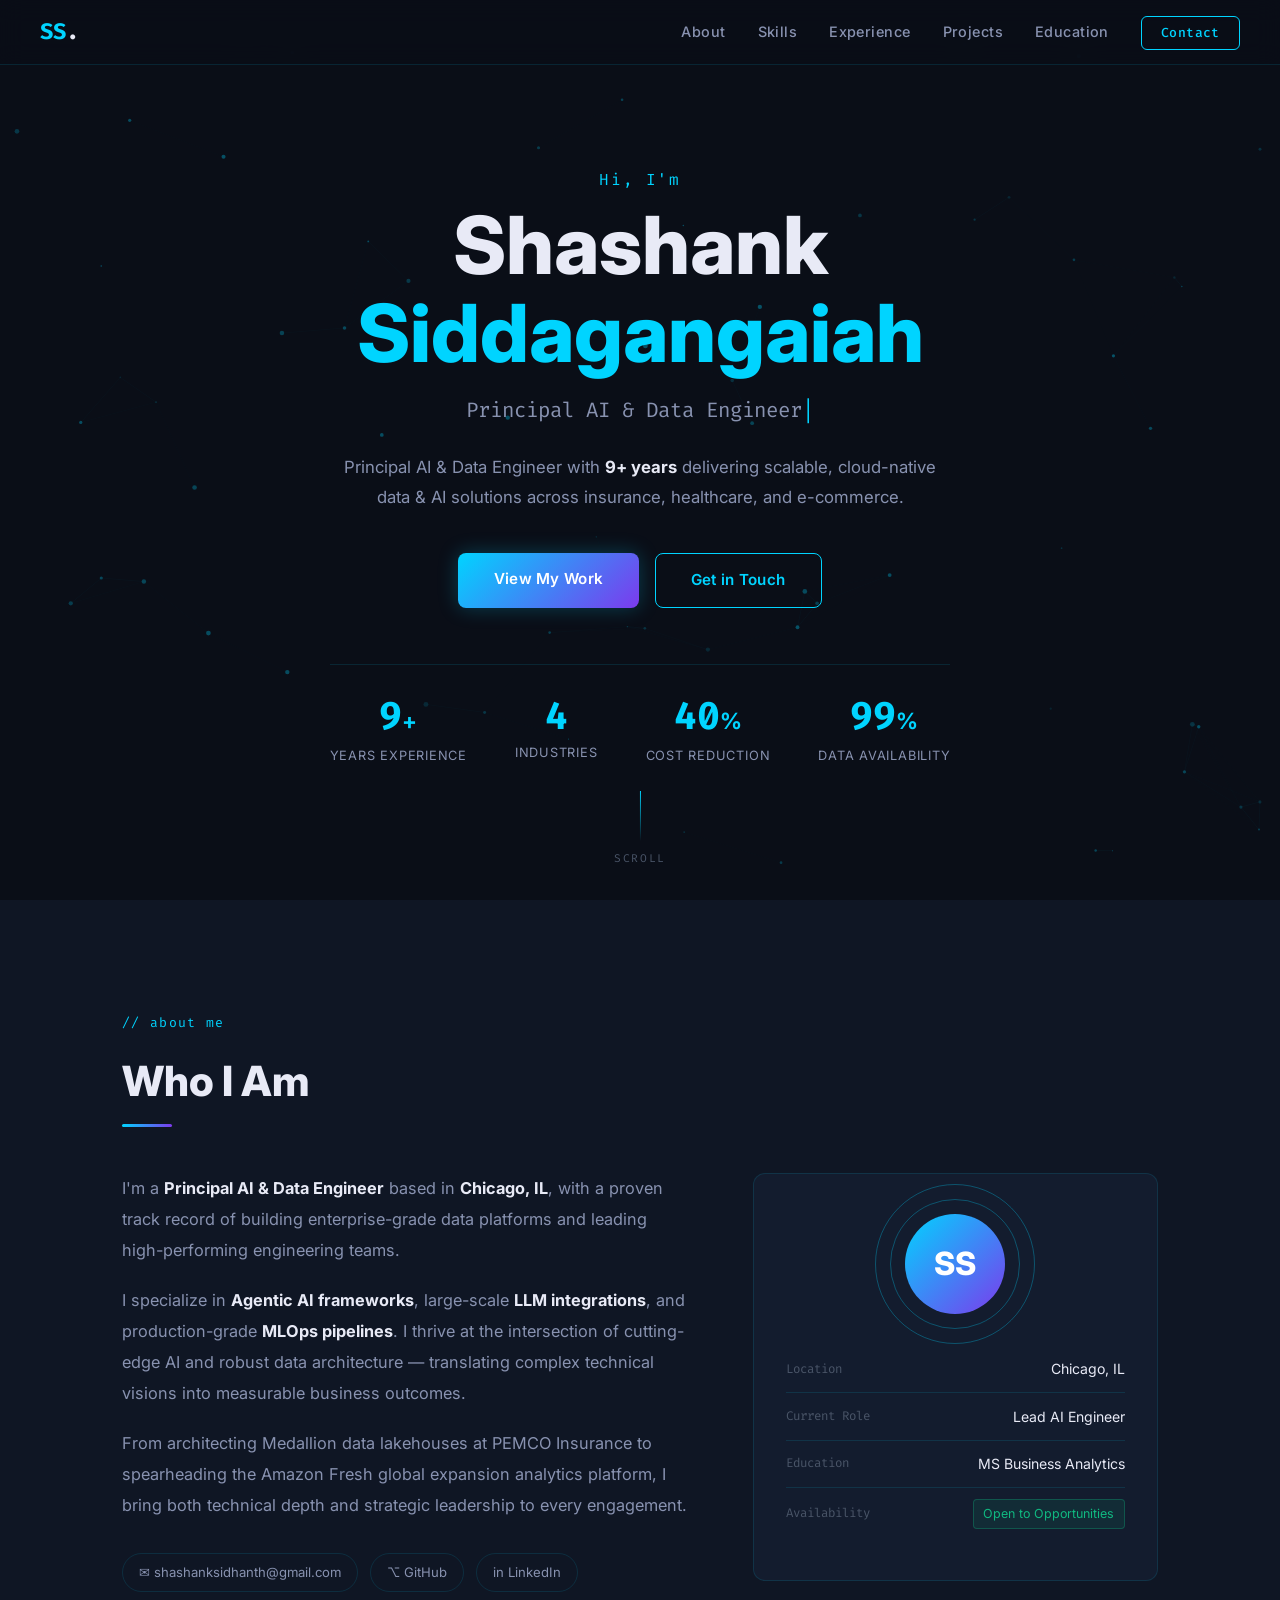
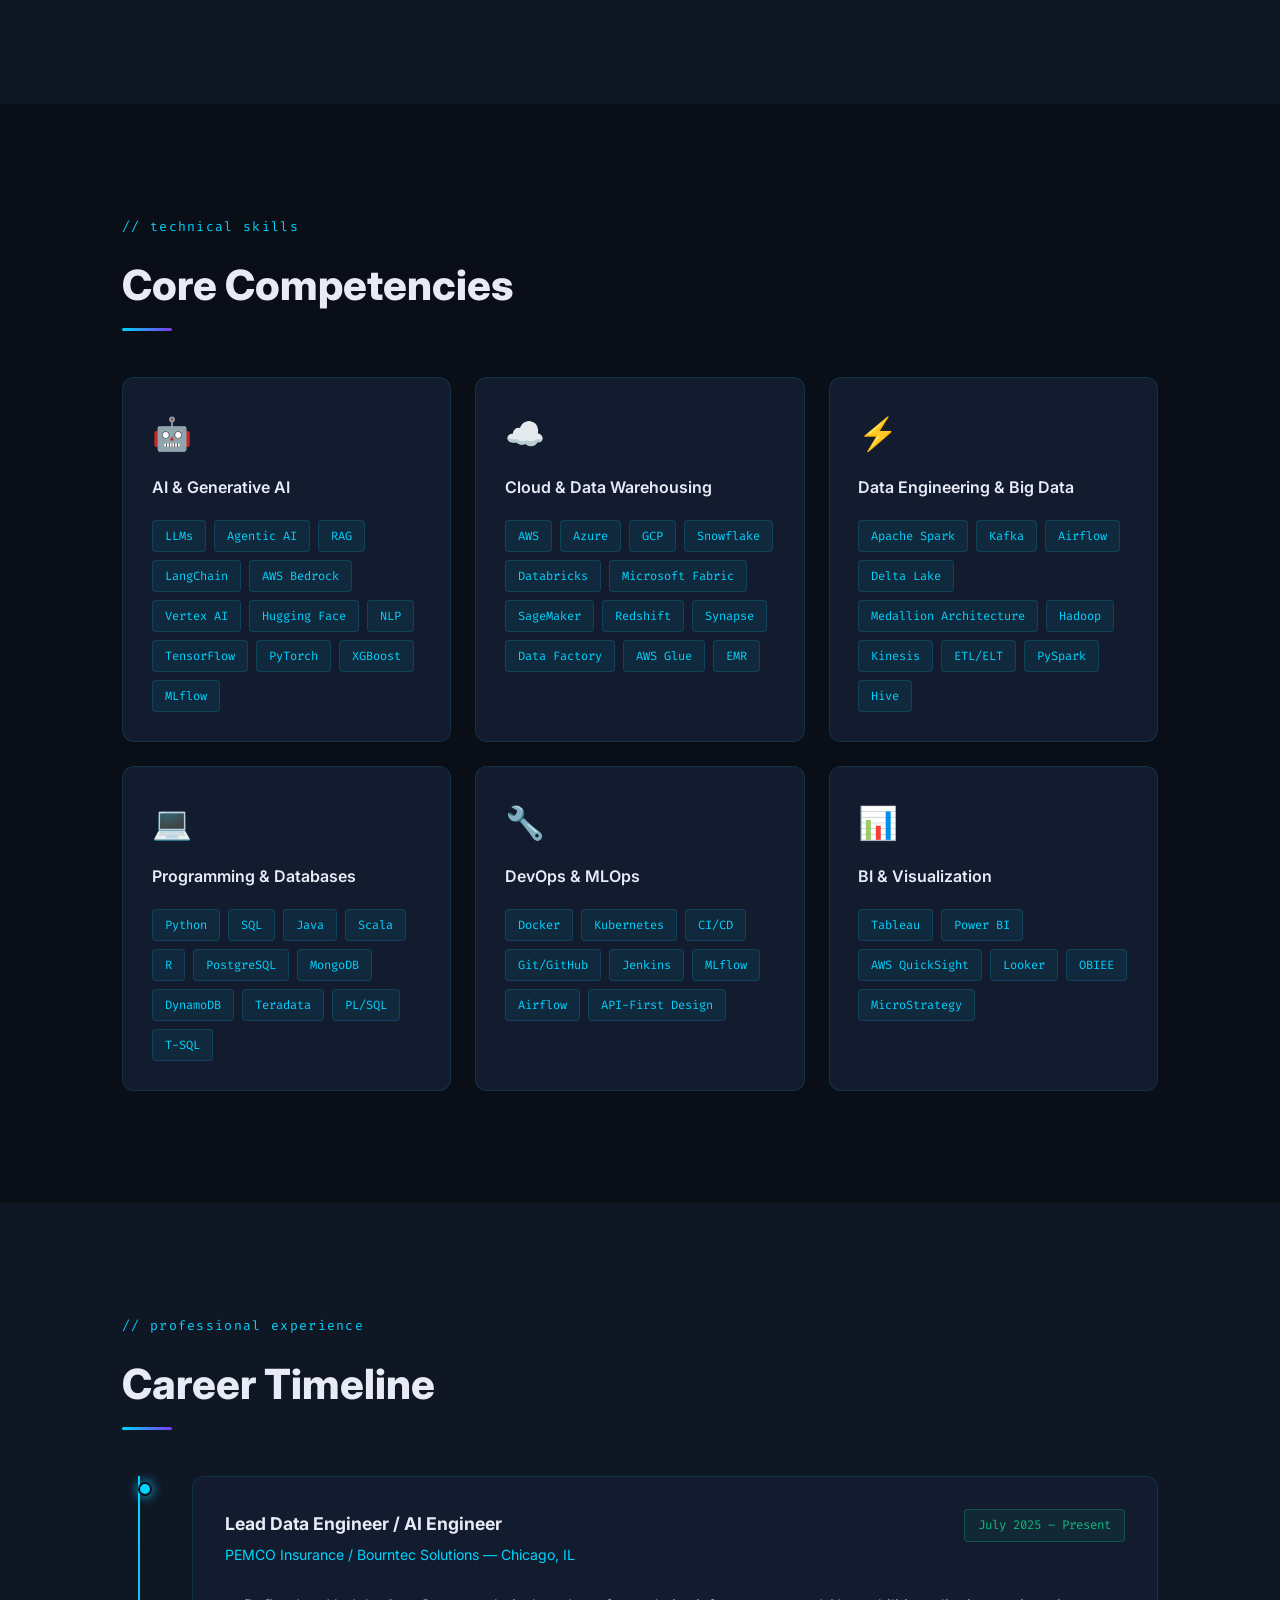
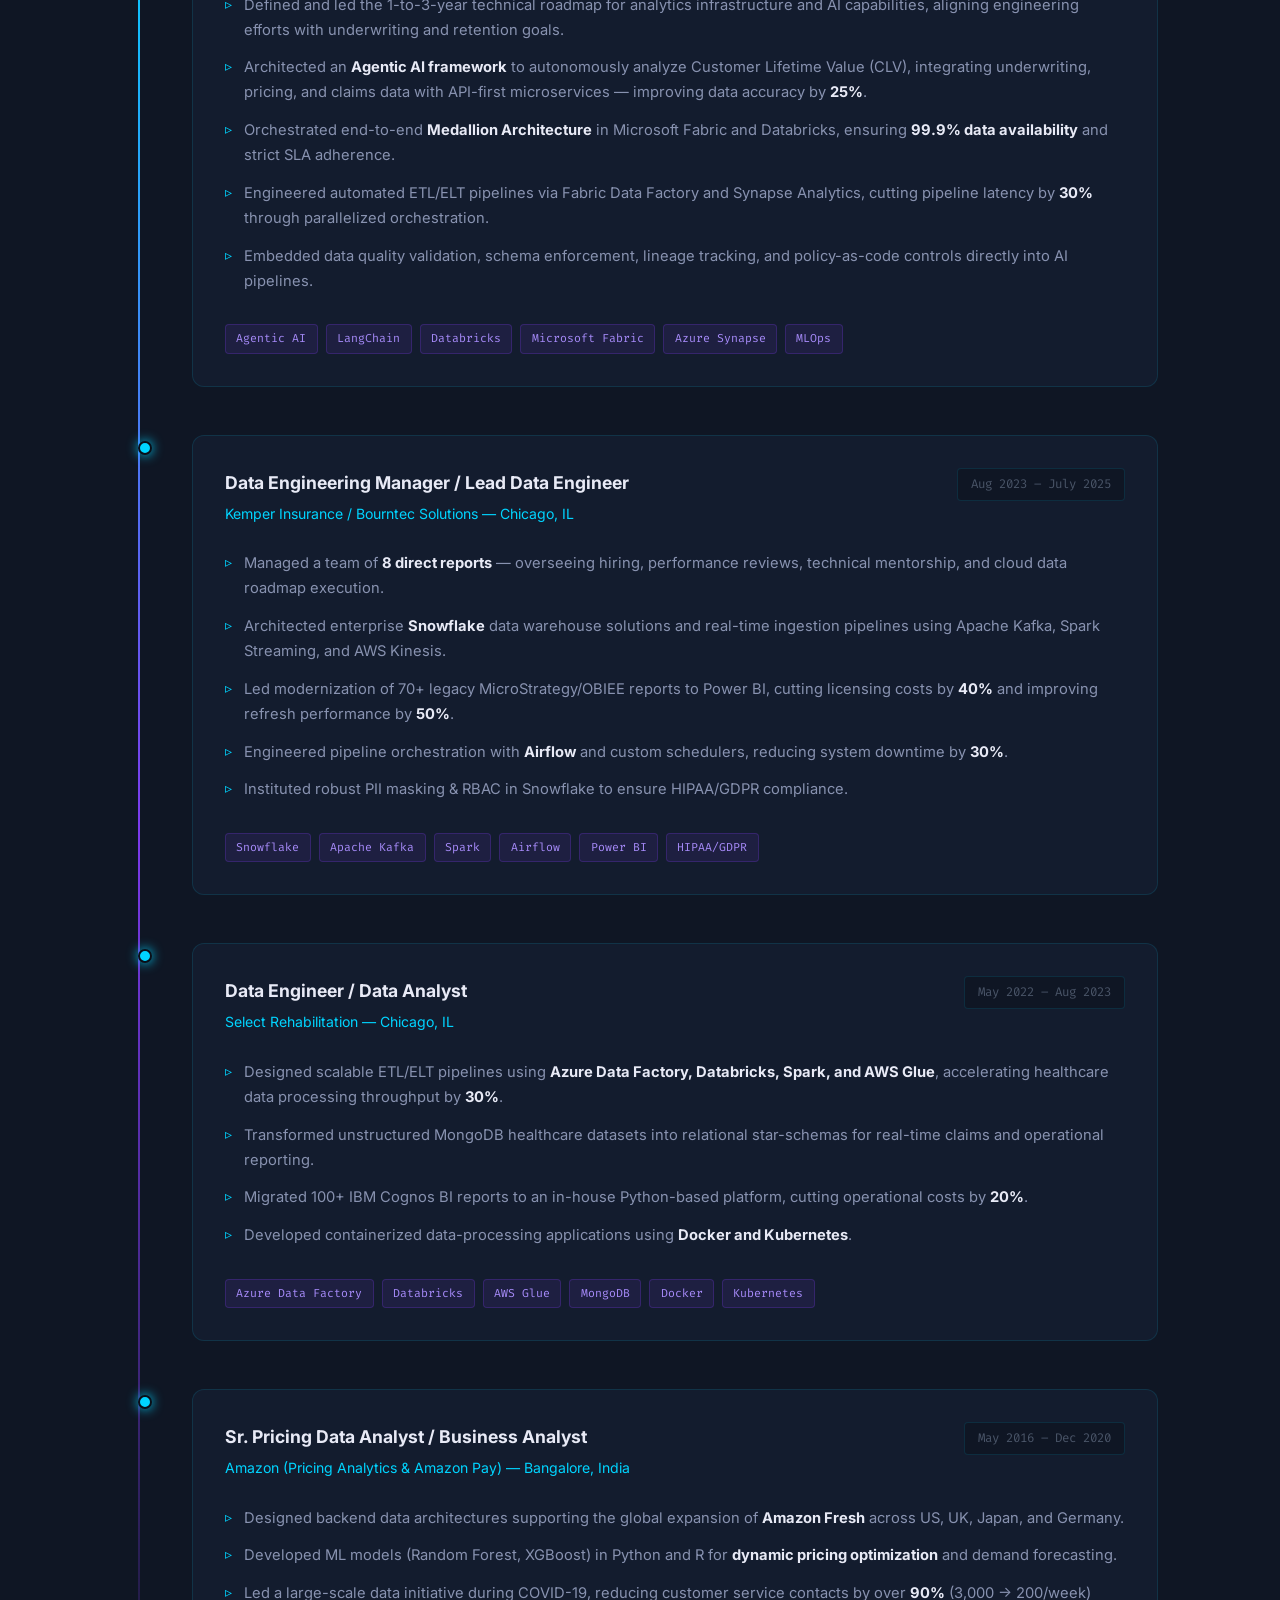
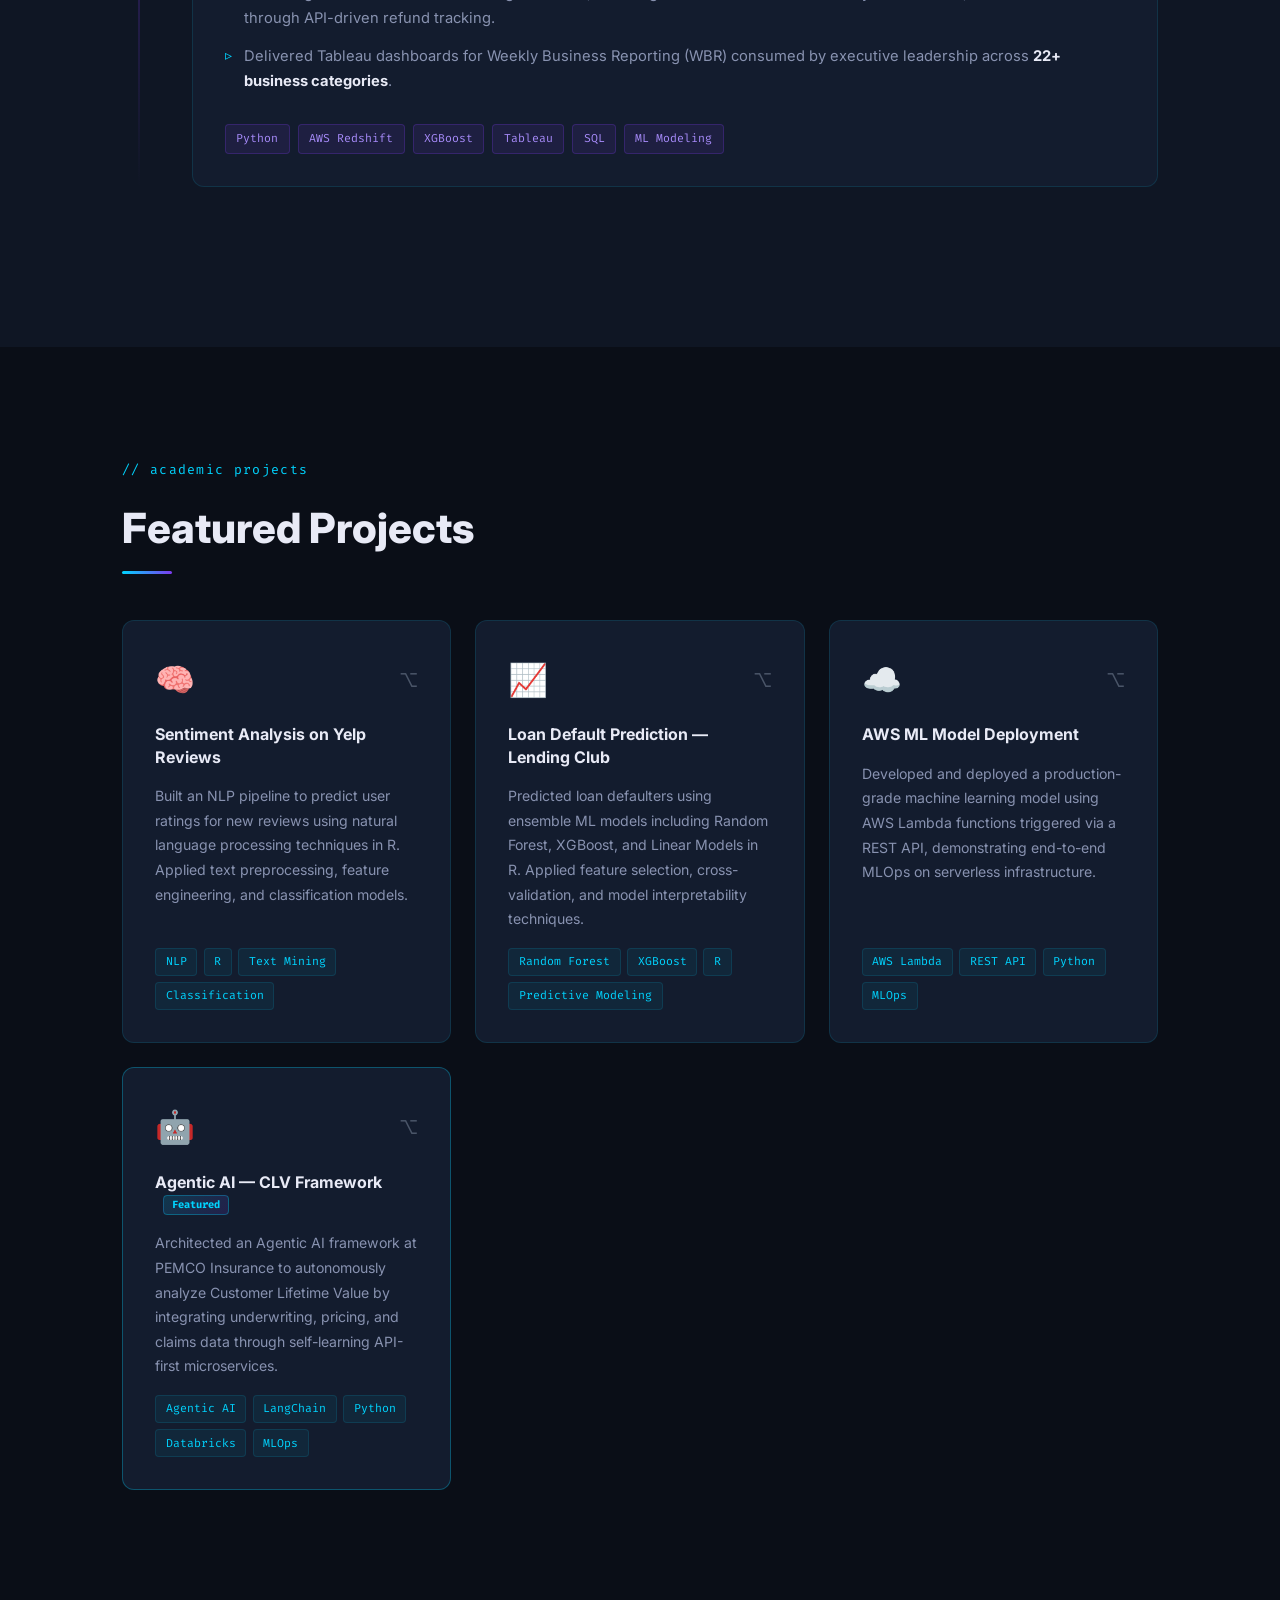
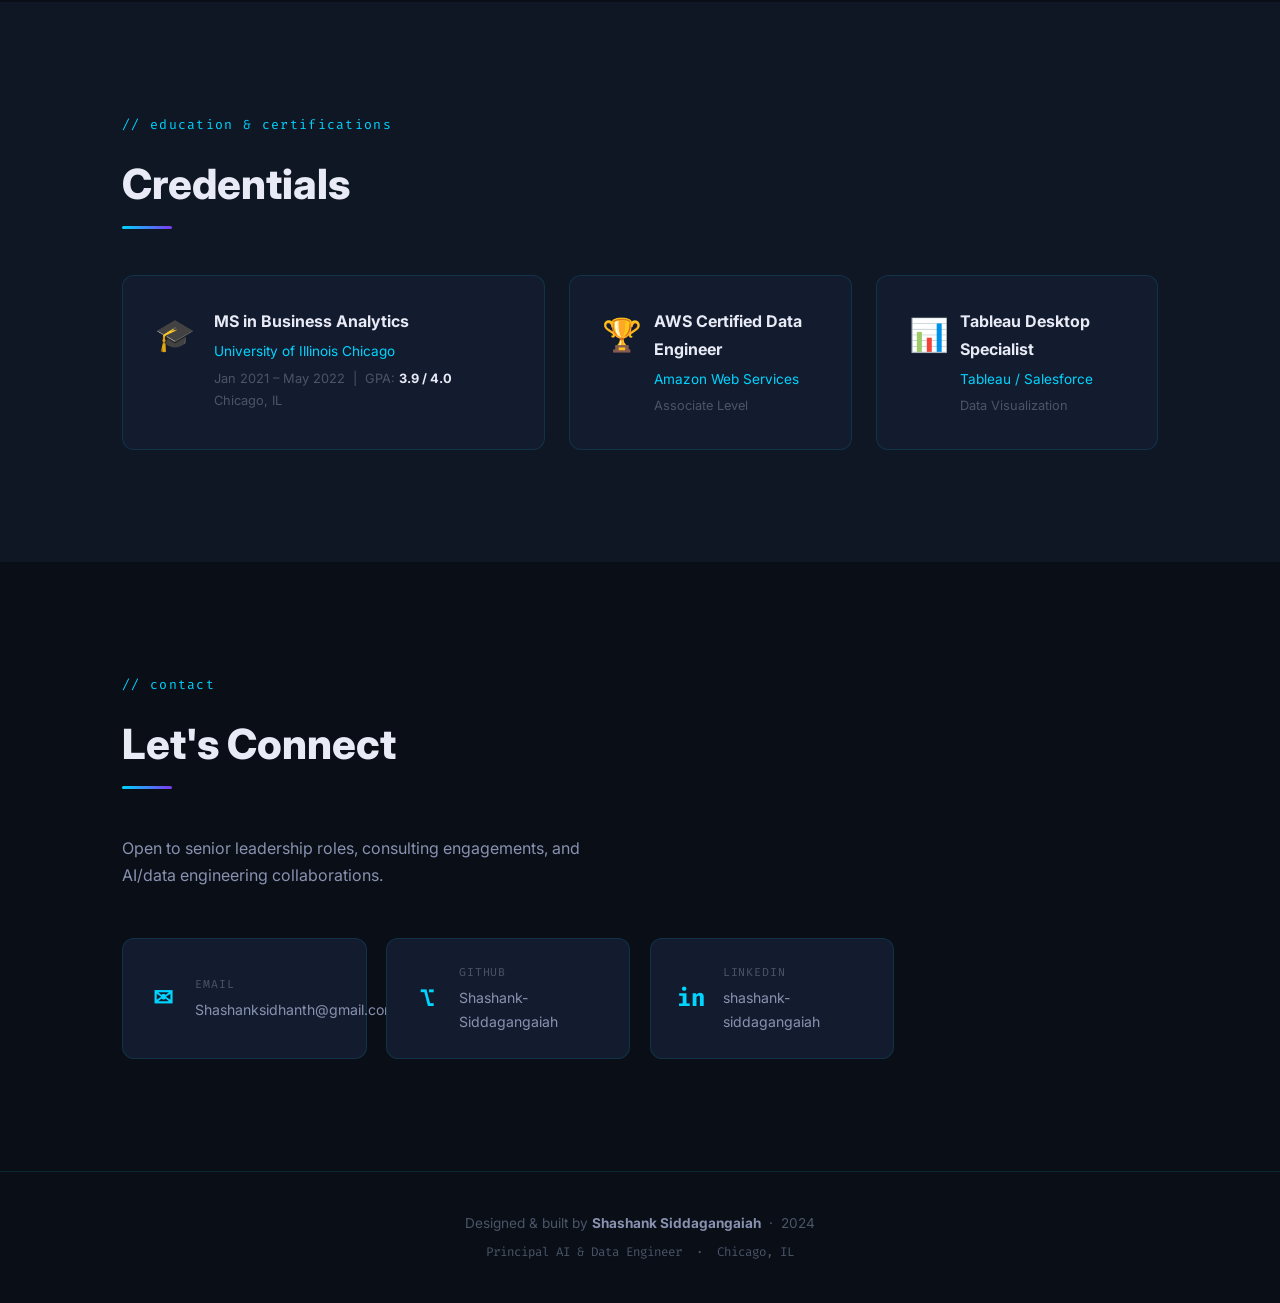
==== git_portfolio/index.html @ 8d6ac568 "Add CLAUDE.md to git_portfolio and graphify-out folders git_portfolio/CLAUDE.md (new, 104 lines): - " ====
<!DOCTYPE html>
<html lang="en">
<head>
  <meta charset="UTF-8" />
  <meta name="viewport" content="width=device-width, initial-scale=1.0" />
  <title>Shashank Siddagangaiah | Principal AI & Data Engineer</title>
  <link rel="stylesheet" href="style.css" />
  <link rel="icon" type="image/svg+xml" href="favicon.svg" />
  <link rel="preconnect" href="https://fonts.googleapis.com" />
  <link href="https://fonts.googleapis.com/css2?family=Inter:wght@300;400;500;600;700;800&family=Fira+Code:wght@400;500&display=swap" rel="stylesheet" />
</head>
<body>

<!-- NAV -->
<nav id="navbar">
  <div class="nav-inner">
    <span class="nav-logo">SS<span class="dot">.</span></span>
    <ul class="nav-links">
      <li><a href="#about">About</a></li>
      <li><a href="#skills">Skills</a></li>
      <li><a href="#experience">Experience</a></li>
      <li><a href="#projects">Projects</a></li>
      <li><a href="#education">Education</a></li>
      <li><a href="#contact" class="btn-nav">Contact</a></li>
    </ul>
    <button class="hamburger" id="hamburger" aria-label="Menu">
      <span></span><span></span><span></span>
    </button>
  </div>
</nav>

<!-- HERO -->
<section id="hero">
  <canvas id="canvas"></canvas>
  <div class="hero-content">
    <p class="hero-greeting">Hi, I'm</p>
    <h1 class="hero-name">Shashank<br/><span class="accent">Siddagangaiah</span></h1>
    <p class="hero-title">
      <span class="typed" id="typed"></span><span class="cursor">|</span>
    </p>
    <p class="hero-summary">
      Principal AI &amp; Data Engineer with <strong>9+ years</strong> delivering scalable, cloud-native data &amp; AI solutions across insurance, healthcare, and e-commerce.
    </p>
    <div class="hero-cta">
      <a href="#experience" class="btn-primary">View My Work</a>
      <a href="#contact" class="btn-secondary">Get in Touch</a>
    </div>
    <div class="hero-stats">
      <div class="stat"><span class="stat-num" data-target="9">0</span><span>+</span><p>Years Experience</p></div>
      <div class="stat"><span class="stat-num" data-target="4">0</span><p>Industries</p></div>
      <div class="stat"><span class="stat-num" data-target="40">0</span><span>%</span><p>Cost Reduction</p></div>
      <div class="stat"><span class="stat-num" data-target="99">0</span><span>%</span><p>Data Availability</p></div>
    </div>
  </div>
  <div class="scroll-indicator">
    <div class="scroll-line"></div>
    <span>Scroll</span>
  </div>
</section>

<!-- ABOUT -->
<section id="about">
  <div class="container">
    <div class="section-label">// about me</div>
    <h2 class="section-title">Who I Am</h2>
    <div class="about-grid">
      <div class="about-text">
        <p>
          I'm a <strong>Principal AI &amp; Data Engineer</strong> based in <strong>Chicago, IL</strong>, with a proven track record of building enterprise-grade data platforms and leading high-performing engineering teams.
        </p>
        <p>
          I specialize in <strong>Agentic AI frameworks</strong>, large-scale <strong>LLM integrations</strong>, and production-grade <strong>MLOps pipelines</strong>. I thrive at the intersection of cutting-edge AI and robust data architecture — translating complex technical visions into measurable business outcomes.
        </p>
        <p>
          From architecting Medallion data lakehouses at PEMCO Insurance to spearheading the Amazon Fresh global expansion analytics platform, I bring both technical depth and strategic leadership to every engagement.
        </p>
        <div class="about-links">
          <a href="mailto:Shashanksidhanth@gmail.com" class="chip">✉ shashanksidhanth@gmail.com</a>
          <a href="https://github.com/Shashank-Siddagangaiah" target="_blank" class="chip">⌥ GitHub</a>
          <a href="https://www.linkedin.com/in/shashank-siddagangaiah" target="_blank" class="chip">in LinkedIn</a>
        </div>
      </div>
      <div class="about-card">
        <div class="profile-badge">
          <div class="profile-initials">SS</div>
          <div class="profile-ring ring-1"></div>
          <div class="profile-ring ring-2"></div>
        </div>
        <div class="about-details">
          <div class="detail-row"><span class="detail-label">Location</span><span>Chicago, IL</span></div>
          <div class="detail-row"><span class="detail-label">Current Role</span><span>Lead AI Engineer</span></div>
          <div class="detail-row"><span class="detail-label">Education</span><span>MS Business Analytics</span></div>
          <div class="detail-row"><span class="detail-label">Availability</span><span class="available">Open to Opportunities</span></div>
        </div>
      </div>
    </div>
  </div>
</section>

<!-- SKILLS -->
<section id="skills">
  <div class="container">
    <div class="section-label">// technical skills</div>
    <h2 class="section-title">Core Competencies</h2>
    <div class="skills-grid">

      <div class="skill-card">
        <div class="skill-icon">🤖</div>
        <h3>AI &amp; Generative AI</h3>
        <div class="tags">
          <span class="tag">LLMs</span><span class="tag">Agentic AI</span><span class="tag">RAG</span>
          <span class="tag">LangChain</span><span class="tag">AWS Bedrock</span><span class="tag">Vertex AI</span>
          <span class="tag">Hugging Face</span><span class="tag">NLP</span><span class="tag">TensorFlow</span>
          <span class="tag">PyTorch</span><span class="tag">XGBoost</span><span class="tag">MLflow</span>
        </div>
      </div>

      <div class="skill-card">
        <div class="skill-icon">☁️</div>
        <h3>Cloud &amp; Data Warehousing</h3>
        <div class="tags">
          <span class="tag">AWS</span><span class="tag">Azure</span><span class="tag">GCP</span>
          <span class="tag">Snowflake</span><span class="tag">Databricks</span><span class="tag">Microsoft Fabric</span>
          <span class="tag">SageMaker</span><span class="tag">Redshift</span><span class="tag">Synapse</span>
          <span class="tag">Data Factory</span><span class="tag">AWS Glue</span><span class="tag">EMR</span>
        </div>
      </div>

      <div class="skill-card">
        <div class="skill-icon">⚡</div>
        <h3>Data Engineering &amp; Big Data</h3>
        <div class="tags">
          <span class="tag">Apache Spark</span><span class="tag">Kafka</span><span class="tag">Airflow</span>
          <span class="tag">Delta Lake</span><span class="tag">Medallion Architecture</span>
          <span class="tag">Hadoop</span><span class="tag">Kinesis</span><span class="tag">ETL/ELT</span>
          <span class="tag">PySpark</span><span class="tag">Hive</span>
        </div>
      </div>

      <div class="skill-card">
        <div class="skill-icon">💻</div>
        <h3>Programming &amp; Databases</h3>
        <div class="tags">
          <span class="tag">Python</span><span class="tag">SQL</span><span class="tag">Java</span>
          <span class="tag">Scala</span><span class="tag">R</span><span class="tag">PostgreSQL</span>
          <span class="tag">MongoDB</span><span class="tag">DynamoDB</span><span class="tag">Teradata</span>
          <span class="tag">PL/SQL</span><span class="tag">T-SQL</span>
        </div>
      </div>

      <div class="skill-card">
        <div class="skill-icon">🔧</div>
        <h3>DevOps &amp; MLOps</h3>
        <div class="tags">
          <span class="tag">Docker</span><span class="tag">Kubernetes</span><span class="tag">CI/CD</span>
          <span class="tag">Git/GitHub</span><span class="tag">Jenkins</span><span class="tag">MLflow</span>
          <span class="tag">Airflow</span><span class="tag">API-First Design</span>
        </div>
      </div>

      <div class="skill-card">
        <div class="skill-icon">📊</div>
        <h3>BI &amp; Visualization</h3>
        <div class="tags">
          <span class="tag">Tableau</span><span class="tag">Power BI</span><span class="tag">AWS QuickSight</span>
          <span class="tag">Looker</span><span class="tag">OBIEE</span><span class="tag">MicroStrategy</span>
        </div>
      </div>

    </div>
  </div>
</section>

<!-- EXPERIENCE -->
<section id="experience">
  <div class="container">
    <div class="section-label">// professional experience</div>
    <h2 class="section-title">Career Timeline</h2>
    <div class="timeline">

      <div class="timeline-item">
        <div class="timeline-dot"></div>
        <div class="timeline-card">
          <div class="tl-header">
            <div>
              <h3>Lead Data Engineer / AI Engineer</h3>
              <p class="company">PEMCO Insurance / Bourntec Solutions &mdash; Chicago, IL</p>
            </div>
            <span class="tl-date current">July 2025 – Present</span>
          </div>
          <ul>
            <li>Defined and led the 1-to-3-year technical roadmap for analytics infrastructure and AI capabilities, aligning engineering efforts with underwriting and retention goals.</li>
            <li>Architected an <strong>Agentic AI framework</strong> to autonomously analyze Customer Lifetime Value (CLV), integrating underwriting, pricing, and claims data with API-first microservices — improving data accuracy by <strong>25%</strong>.</li>
            <li>Orchestrated end-to-end <strong>Medallion Architecture</strong> in Microsoft Fabric and Databricks, ensuring <strong>99.9% data availability</strong> and strict SLA adherence.</li>
            <li>Engineered automated ETL/ELT pipelines via Fabric Data Factory and Synapse Analytics, cutting pipeline latency by <strong>30%</strong> through parallelized orchestration.</li>
            <li>Embedded data quality validation, schema enforcement, lineage tracking, and policy-as-code controls directly into AI pipelines.</li>
          </ul>
          <div class="tl-tags">
            <span>Agentic AI</span><span>LangChain</span><span>Databricks</span>
            <span>Microsoft Fabric</span><span>Azure Synapse</span><span>MLOps</span>
          </div>
        </div>
      </div>

      <div class="timeline-item">
        <div class="timeline-dot"></div>
        <div class="timeline-card">
          <div class="tl-header">
            <div>
              <h3>Data Engineering Manager / Lead Data Engineer</h3>
              <p class="company">Kemper Insurance / Bourntec Solutions &mdash; Chicago, IL</p>
            </div>
            <span class="tl-date">Aug 2023 – July 2025</span>
          </div>
          <ul>
            <li>Managed a team of <strong>8 direct reports</strong> — overseeing hiring, performance reviews, technical mentorship, and cloud data roadmap execution.</li>
            <li>Architected enterprise <strong>Snowflake</strong> data warehouse solutions and real-time ingestion pipelines using Apache Kafka, Spark Streaming, and AWS Kinesis.</li>
            <li>Led modernization of 70+ legacy MicroStrategy/OBIEE reports to Power BI, cutting licensing costs by <strong>40%</strong> and improving refresh performance by <strong>50%</strong>.</li>
            <li>Engineered pipeline orchestration with <strong>Airflow</strong> and custom schedulers, reducing system downtime by <strong>30%</strong>.</li>
            <li>Instituted robust PII masking &amp; RBAC in Snowflake to ensure HIPAA/GDPR compliance.</li>
          </ul>
          <div class="tl-tags">
            <span>Snowflake</span><span>Apache Kafka</span><span>Spark</span>
            <span>Airflow</span><span>Power BI</span><span>HIPAA/GDPR</span>
          </div>
        </div>
      </div>

      <div class="timeline-item">
        <div class="timeline-dot"></div>
        <div class="timeline-card">
          <div class="tl-header">
            <div>
              <h3>Data Engineer / Data Analyst</h3>
              <p class="company">Select Rehabilitation &mdash; Chicago, IL</p>
            </div>
            <span class="tl-date">May 2022 – Aug 2023</span>
          </div>
          <ul>
            <li>Designed scalable ETL/ELT pipelines using <strong>Azure Data Factory, Databricks, Spark, and AWS Glue</strong>, accelerating healthcare data processing throughput by <strong>30%</strong>.</li>
            <li>Transformed unstructured MongoDB healthcare datasets into relational star-schemas for real-time claims and operational reporting.</li>
            <li>Migrated 100+ IBM Cognos BI reports to an in-house Python-based platform, cutting operational costs by <strong>20%</strong>.</li>
            <li>Developed containerized data-processing applications using <strong>Docker and Kubernetes</strong>.</li>
          </ul>
          <div class="tl-tags">
            <span>Azure Data Factory</span><span>Databricks</span><span>AWS Glue</span>
            <span>MongoDB</span><span>Docker</span><span>Kubernetes</span>
          </div>
        </div>
      </div>

      <div class="timeline-item">
        <div class="timeline-dot"></div>
        <div class="timeline-card">
          <div class="tl-header">
            <div>
              <h3>Sr. Pricing Data Analyst / Business Analyst</h3>
              <p class="company">Amazon (Pricing Analytics &amp; Amazon Pay) &mdash; Bangalore, India</p>
            </div>
            <span class="tl-date">May 2016 – Dec 2020</span>
          </div>
          <ul>
            <li>Designed backend data architectures supporting the global expansion of <strong>Amazon Fresh</strong> across US, UK, Japan, and Germany.</li>
            <li>Developed ML models (Random Forest, XGBoost) in Python and R for <strong>dynamic pricing optimization</strong> and demand forecasting.</li>
            <li>Led a large-scale data initiative during COVID-19, reducing customer service contacts by over <strong>90%</strong> (3,000 → 200/week) through API-driven refund tracking.</li>
            <li>Delivered Tableau dashboards for Weekly Business Reporting (WBR) consumed by executive leadership across <strong>22+ business categories</strong>.</li>
          </ul>
          <div class="tl-tags">
            <span>Python</span><span>AWS Redshift</span><span>XGBoost</span>
            <span>Tableau</span><span>SQL</span><span>ML Modeling</span>
          </div>
        </div>
      </div>

    </div>
  </div>
</section>

<!-- PROJECTS -->
<section id="projects">
  <div class="container">
    <div class="section-label">// academic projects</div>
    <h2 class="section-title">Featured Projects</h2>
    <div class="projects-grid">

      <div class="project-card">
        <div class="project-header">
          <span class="project-icon">🧠</span>
          <div class="project-links">
            <a href="https://github.com/Shashank-Siddagangaiah" target="_blank" title="GitHub">⌥</a>
          </div>
        </div>
        <h3>Sentiment Analysis on Yelp Reviews</h3>
        <p>Built an NLP pipeline to predict user ratings for new reviews using natural language processing techniques in R. Applied text preprocessing, feature engineering, and classification models.</p>
        <div class="project-tags">
          <span>NLP</span><span>R</span><span>Text Mining</span><span>Classification</span>
        </div>
      </div>

      <div class="project-card">
        <div class="project-header">
          <span class="project-icon">📈</span>
          <div class="project-links">
            <a href="https://github.com/Shashank-Siddagangaiah" target="_blank" title="GitHub">⌥</a>
          </div>
        </div>
        <h3>Loan Default Prediction — Lending Club</h3>
        <p>Predicted loan defaulters using ensemble ML models including Random Forest, XGBoost, and Linear Models in R. Applied feature selection, cross-validation, and model interpretability techniques.</p>
        <div class="project-tags">
          <span>Random Forest</span><span>XGBoost</span><span>R</span><span>Predictive Modeling</span>
        </div>
      </div>

      <div class="project-card">
        <div class="project-header">
          <span class="project-icon">☁️</span>
          <div class="project-links">
            <a href="https://github.com/Shashank-Siddagangaiah" target="_blank" title="GitHub">⌥</a>
          </div>
        </div>
        <h3>AWS ML Model Deployment</h3>
        <p>Developed and deployed a production-grade machine learning model using AWS Lambda functions triggered via a REST API, demonstrating end-to-end MLOps on serverless infrastructure.</p>
        <div class="project-tags">
          <span>AWS Lambda</span><span>REST API</span><span>Python</span><span>MLOps</span>
        </div>
      </div>

      <div class="project-card featured">
        <div class="project-header">
          <span class="project-icon">🤖</span>
          <div class="project-links">
            <a href="https://github.com/Shashank-Siddagangaiah" target="_blank" title="GitHub">⌥</a>
          </div>
        </div>
        <h3>Agentic AI — CLV Framework <span class="badge">Featured</span></h3>
        <p>Architected an Agentic AI framework at PEMCO Insurance to autonomously analyze Customer Lifetime Value by integrating underwriting, pricing, and claims data through self-learning API-first microservices.</p>
        <div class="project-tags">
          <span>Agentic AI</span><span>LangChain</span><span>Python</span><span>Databricks</span><span>MLOps</span>
        </div>
      </div>

    </div>
  </div>
</section>

<!-- EDUCATION & CERTS -->
<section id="education">
  <div class="container">
    <div class="section-label">// education & certifications</div>
    <h2 class="section-title">Credentials</h2>
    <div class="edu-grid">
      <div class="edu-card">
        <div class="edu-icon">🎓</div>
        <div>
          <h3>MS in Business Analytics</h3>
          <p class="edu-school">University of Illinois Chicago</p>
          <p class="edu-meta">Jan 2021 – May 2022 &nbsp;|&nbsp; GPA: <strong>3.9 / 4.0</strong></p>
          <p class="edu-location">Chicago, IL</p>
        </div>
      </div>

      <div class="cert-card">
        <div class="cert-icon">🏆</div>
        <div>
          <h3>AWS Certified Data Engineer</h3>
          <p class="edu-school">Amazon Web Services</p>
          <p class="edu-meta">Associate Level</p>
        </div>
      </div>

      <div class="cert-card">
        <div class="cert-icon">📊</div>
        <div>
          <h3>Tableau Desktop Specialist</h3>
          <p class="edu-school">Tableau / Salesforce</p>
          <p class="edu-meta">Data Visualization</p>
        </div>
      </div>
    </div>
  </div>
</section>

<!-- CONTACT -->
<section id="contact">
  <div class="container">
    <div class="section-label">// contact</div>
    <h2 class="section-title">Let's Connect</h2>
    <p class="contact-sub">Open to senior leadership roles, consulting engagements, and AI/data engineering collaborations.</p>
    <div class="contact-grid">
      <a href="mailto:Shashanksidhanth@gmail.com" class="contact-card">
        <span class="contact-card-icon">✉</span>
        <div>
          <p class="contact-card-label">Email</p>
          <p>Shashanksidhanth@gmail.com</p>
        </div>
      </a>
      <a href="https://github.com/Shashank-Siddagangaiah" target="_blank" class="contact-card">
        <span class="contact-card-icon">⌥</span>
        <div>
          <p class="contact-card-label">GitHub</p>
          <p>Shashank-Siddagangaiah</p>
        </div>
      </a>
      <a href="https://www.linkedin.com/in/shashank-siddagangaiah" target="_blank" class="contact-card">
        <span class="contact-card-icon">in</span>
        <div>
          <p class="contact-card-label">LinkedIn</p>
          <p>shashank-siddagangaiah</p>
        </div>
      </a>
    </div>
  </div>
</section>

<!-- FOOTER -->
<footer>
  <p>Designed &amp; built by <strong>Shashank Siddagangaiah</strong> &nbsp;·&nbsp; 2024</p>
  <p class="footer-sub">Principal AI &amp; Data Engineer &nbsp;·&nbsp; Chicago, IL</p>
</footer>

<script src="script.js"></script>
</body>
</html>
---- git_portfolio/style.css ----
/* =============================================
   SHASHANK SIDDAGANGAIAH — PORTFOLIO
   Dark Theme | Professional Data Engineer
   ============================================= */

:root {
  --bg-primary: #0a0e17;
  --bg-secondary: #0f1624;
  --bg-card: #131c2e;
  --bg-card-hover: #1a2540;
  --accent: #00d4ff;
  --accent-2: #7c3aed;
  --accent-glow: rgba(0, 212, 255, 0.15);
  --text-primary: #e8eaf6;
  --text-secondary: #8892b0;
  --text-muted: #4a5568;
  --border: rgba(0, 212, 255, 0.12);
  --border-hover: rgba(0, 212, 255, 0.35);
  --font: 'Inter', sans-serif;
  --font-code: 'Fira Code', monospace;
  --radius: 12px;
  --transition: 0.3s cubic-bezier(0.4, 0, 0.2, 1);
}

*, *::before, *::after { box-sizing: border-box; margin: 0; padding: 0; }

html { scroll-behavior: smooth; }

body {
  font-family: var(--font);
  background: var(--bg-primary);
  color: var(--text-primary);
  line-height: 1.7;
  overflow-x: hidden;
}

a { text-decoration: none; color: inherit; }

/* ---- SCROLLBAR ---- */
::-webkit-scrollbar { width: 6px; }
::-webkit-scrollbar-track { background: var(--bg-primary); }
::-webkit-scrollbar-thumb { background: var(--accent); border-radius: 3px; }

/* =============================================
   NAV
   ============================================= */
#navbar {
  position: fixed; top: 0; left: 0; right: 0; z-index: 999;
  padding: 0 2rem;
  background: rgba(10, 14, 23, 0.85);
  backdrop-filter: blur(12px);
  border-bottom: 1px solid var(--border);
  transition: var(--transition);
}
.nav-inner {
  max-width: 1200px; margin: 0 auto;
  display: flex; align-items: center; justify-content: space-between;
  height: 64px;
}
.nav-logo {
  font-family: var(--font-code);
  font-size: 1.4rem; font-weight: 700;
  color: var(--accent);
}
.nav-logo .dot { color: var(--text-primary); }
.nav-links { display: flex; gap: 2rem; list-style: none; }
.nav-links a {
  font-size: 0.9rem; font-weight: 500;
  color: var(--text-secondary);
  transition: color var(--transition);
  letter-spacing: 0.03em;
}
.nav-links a:hover { color: var(--accent); }
.btn-nav {
  padding: 0.45rem 1.2rem;
  border: 1px solid var(--accent);
  border-radius: 6px;
  color: var(--accent) !important;
  font-family: var(--font-code);
  font-size: 0.82rem !important;
  transition: all var(--transition) !important;
}
.btn-nav:hover { background: var(--accent-glow) !important; }
.hamburger {
  display: none; flex-direction: column; gap: 5px;
  background: none; border: none; cursor: pointer; padding: 4px;
}
.hamburger span {
  display: block; width: 24px; height: 2px;
  background: var(--accent); border-radius: 2px;
  transition: var(--transition);
}

/* =============================================
   HERO
   ============================================= */
#hero {
  position: relative; min-height: 100vh;
  display: flex; align-items: center; justify-content: center;
  overflow: hidden; padding: 6rem 2rem 4rem;
}
#canvas {
  position: absolute; inset: 0; z-index: 0;
  opacity: 0.5;
}
.hero-content {
  position: relative; z-index: 1;
  max-width: 800px; text-align: center;
}
.hero-greeting {
  font-family: var(--font-code);
  color: var(--accent); font-size: 1rem;
  letter-spacing: 0.1em; margin-bottom: 0.5rem;
}
.hero-name {
  font-size: clamp(2.8rem, 7vw, 5rem);
  font-weight: 800; line-height: 1.1;
  margin-bottom: 1rem;
}
.hero-name .accent { color: var(--accent); }
.hero-title {
  font-family: var(--font-code);
  font-size: clamp(1rem, 2.5vw, 1.3rem);
  color: var(--text-secondary);
  min-height: 2rem; margin-bottom: 1.5rem;
}
.cursor {
  display: inline-block;
  color: var(--accent);
  animation: blink 1s step-end infinite;
}
@keyframes blink { 50% { opacity: 0; } }
.hero-summary {
  font-size: 1.05rem; color: var(--text-secondary);
  max-width: 620px; margin: 0 auto 2.5rem;
  line-height: 1.8;
}
.hero-summary strong { color: var(--text-primary); }
.hero-cta { display: flex; gap: 1rem; justify-content: center; flex-wrap: wrap; margin-bottom: 3.5rem; }
.btn-primary {
  padding: 0.85rem 2.2rem;
  background: linear-gradient(135deg, var(--accent), var(--accent-2));
  color: #fff; border-radius: 8px; font-weight: 600;
  font-size: 0.95rem; letter-spacing: 0.02em;
  transition: all var(--transition);
  box-shadow: 0 0 20px rgba(0, 212, 255, 0.25);
}
.btn-primary:hover {
  transform: translateY(-2px);
  box-shadow: 0 0 35px rgba(0, 212, 255, 0.4);
}
.btn-secondary {
  padding: 0.85rem 2.2rem;
  border: 1px solid var(--accent);
  color: var(--accent); border-radius: 8px; font-weight: 600;
  font-size: 0.95rem; letter-spacing: 0.02em;
  transition: all var(--transition);
}
.btn-secondary:hover {
  background: var(--accent-glow);
  transform: translateY(-2px);
}
.hero-stats {
  display: flex; justify-content: center; gap: 3rem; flex-wrap: wrap;
  padding-top: 2rem;
  border-top: 1px solid var(--border);
}
.stat { text-align: center; }
.stat-num {
  font-size: 2.4rem; font-weight: 800;
  color: var(--accent); font-family: var(--font-code);
  line-height: 1;
}
.stat span:not(.stat-num) { font-size: 1.4rem; color: var(--accent); font-weight: 700; }
.stat p { font-size: 0.8rem; color: var(--text-secondary); margin-top: 0.3rem; letter-spacing: 0.06em; text-transform: uppercase; }
.scroll-indicator {
  position: absolute; bottom: 2rem; left: 50%;
  transform: translateX(-50%);
  display: flex; flex-direction: column; align-items: center; gap: 0.5rem;
  z-index: 1;
}
.scroll-line {
  width: 1px; height: 50px;
  background: linear-gradient(to bottom, var(--accent), transparent);
  animation: scrollLine 2s ease-in-out infinite;
}
@keyframes scrollLine {
  0% { opacity: 1; transform: scaleY(0); transform-origin: top; }
  50% { opacity: 1; transform: scaleY(1); transform-origin: top; }
  100% { opacity: 0; transform: scaleY(1); transform-origin: bottom; }
}
.scroll-indicator span {
  font-size: 0.7rem; letter-spacing: 0.15em;
  color: var(--text-muted); text-transform: uppercase;
  font-family: var(--font-code);
}

/* =============================================
   SHARED
   ============================================= */
.container { max-width: 1100px; margin: 0 auto; padding: 0 2rem; }
section { padding: 7rem 0; }
.section-label {
  font-family: var(--font-code); font-size: 0.82rem;
  color: var(--accent); letter-spacing: 0.1em;
  margin-bottom: 0.75rem;
}
.section-title {
  font-size: clamp(1.8rem, 4vw, 2.6rem);
  font-weight: 800; margin-bottom: 3.5rem;
  position: relative; display: inline-block;
}
.section-title::after {
  content: ''; position: absolute;
  bottom: -10px; left: 0;
  width: 50px; height: 3px;
  background: linear-gradient(90deg, var(--accent), var(--accent-2));
  border-radius: 2px;
}

/* =============================================
   ABOUT
   ============================================= */
#about { background: var(--bg-secondary); }
.about-grid {
  display: grid; grid-template-columns: 1.4fr 1fr; gap: 4rem;
  align-items: start;
}
.about-text p {
  color: var(--text-secondary); margin-bottom: 1.2rem; font-size: 1.02rem; line-height: 1.9;
}
.about-text strong { color: var(--text-primary); }
.about-links { display: flex; flex-wrap: wrap; gap: 0.75rem; margin-top: 2rem; }
.chip {
  padding: 0.45rem 1rem; border: 1px solid var(--border);
  border-radius: 50px; font-size: 0.82rem; color: var(--text-secondary);
  transition: all var(--transition); white-space: nowrap;
}
.chip:hover { border-color: var(--accent); color: var(--accent); background: var(--accent-glow); }
.about-card {
  background: var(--bg-card); border: 1px solid var(--border);
  border-radius: var(--radius); padding: 2.5rem 2rem;
  display: flex; flex-direction: column; align-items: center; gap: 2rem;
}
.profile-badge { position: relative; width: 100px; height: 100px; }
.profile-initials {
  width: 100px; height: 100px; border-radius: 50%;
  background: linear-gradient(135deg, var(--accent), var(--accent-2));
  display: flex; align-items: center; justify-content: center;
  font-size: 2rem; font-weight: 800; color: #fff;
  position: relative; z-index: 2;
}
.profile-ring {
  position: absolute; border-radius: 50%;
  border: 1px solid rgba(0, 212, 255, 0.3);
  top: 50%; left: 50%; transform: translate(-50%, -50%);
  animation: pulse-ring 3s ease-in-out infinite;
}
.ring-1 { width: 130px; height: 130px; }
.ring-2 { width: 160px; height: 160px; animation-delay: 0.5s; }
@keyframes pulse-ring {
  0%, 100% { opacity: 0.4; transform: translate(-50%, -50%) scale(1); }
  50% { opacity: 0.1; transform: translate(-50%, -50%) scale(1.05); }
}
.about-details { width: 100%; }
.detail-row {
  display: flex; justify-content: space-between; align-items: center;
  padding: 0.7rem 0; border-bottom: 1px solid var(--border);
  font-size: 0.88rem;
}
.detail-row:last-child { border-bottom: none; }
.detail-label { color: var(--text-muted); font-family: var(--font-code); font-size: 0.78rem; }
.available {
  color: #10b981; font-size: 0.78rem;
  background: rgba(16, 185, 129, 0.1);
  padding: 0.2rem 0.6rem; border-radius: 4px;
  border: 1px solid rgba(16, 185, 129, 0.3);
}

/* =============================================
   SKILLS
   ============================================= */
.skills-grid {
  display: grid; grid-template-columns: repeat(auto-fill, minmax(320px, 1fr));
  gap: 1.5rem;
}
.skill-card {
  background: var(--bg-card); border: 1px solid var(--border);
  border-radius: var(--radius); padding: 1.8rem;
  transition: all var(--transition);
}
.skill-card:hover {
  border-color: var(--border-hover);
  background: var(--bg-card-hover);
  transform: translateY(-4px);
  box-shadow: 0 10px 40px rgba(0, 212, 255, 0.08);
}
.skill-icon { font-size: 2rem; margin-bottom: 0.8rem; }
.skill-card h3 { font-size: 1rem; font-weight: 600; margin-bottom: 1.2rem; color: var(--text-primary); }
.tags { display: flex; flex-wrap: wrap; gap: 0.5rem; }
.tag {
  padding: 0.3rem 0.75rem; border-radius: 4px;
  font-size: 0.75rem; font-family: var(--font-code);
  background: rgba(0, 212, 255, 0.07);
  border: 1px solid rgba(0, 212, 255, 0.15);
  color: var(--accent); transition: all var(--transition);
}
.tag:hover { background: rgba(0, 212, 255, 0.15); }

/* =============================================
   EXPERIENCE / TIMELINE
   ============================================= */
#experience { background: var(--bg-secondary); }
.timeline { position: relative; }
.timeline::before {
  content: ''; position: absolute;
  left: 16px; top: 0; bottom: 0; width: 2px;
  background: linear-gradient(to bottom, var(--accent), var(--accent-2), transparent);
}
.timeline-item {
  display: flex; gap: 2.5rem;
  margin-bottom: 3rem; padding-left: 1rem;
  position: relative;
}
.timeline-dot {
  width: 14px; height: 14px; min-width: 14px;
  border-radius: 50%; margin-top: 6px;
  background: var(--accent);
  box-shadow: 0 0 12px var(--accent);
  border: 2px solid var(--bg-primary);
  z-index: 1;
}
.timeline-card {
  flex: 1; background: var(--bg-card);
  border: 1px solid var(--border); border-radius: var(--radius);
  padding: 2rem; transition: all var(--transition);
}
.timeline-card:hover {
  border-color: var(--border-hover);
  box-shadow: 0 8px 32px rgba(0, 212, 255, 0.08);
}
.tl-header {
  display: flex; justify-content: space-between; align-items: flex-start;
  gap: 1rem; flex-wrap: wrap; margin-bottom: 1.2rem;
}
.tl-header h3 { font-size: 1.1rem; font-weight: 700; color: var(--text-primary); }
.company { font-size: 0.88rem; color: var(--accent); margin-top: 0.25rem; }
.tl-date {
  font-family: var(--font-code); font-size: 0.78rem;
  color: var(--text-muted); white-space: nowrap;
  background: var(--bg-secondary); padding: 0.3rem 0.8rem;
  border-radius: 4px; border: 1px solid var(--border);
  height: fit-content;
}
.tl-date.current {
  color: #10b981; border-color: rgba(16, 185, 129, 0.3);
  background: rgba(16, 185, 129, 0.08);
}
.timeline-card ul { list-style: none; padding: 0; margin-bottom: 1.5rem; }
.timeline-card ul li {
  font-size: 0.92rem; color: var(--text-secondary);
  padding: 0.4rem 0; padding-left: 1.2rem;
  position: relative; line-height: 1.7;
}
.timeline-card ul li::before {
  content: '▹'; position: absolute; left: 0;
  color: var(--accent); font-size: 0.85rem;
}
.timeline-card ul li strong { color: var(--text-primary); }
.tl-tags { display: flex; flex-wrap: wrap; gap: 0.5rem; }
.tl-tags span {
  padding: 0.25rem 0.65rem; border-radius: 4px;
  font-size: 0.72rem; font-family: var(--font-code);
  background: rgba(124, 58, 237, 0.1);
  border: 1px solid rgba(124, 58, 237, 0.25);
  color: #a78bfa;
}

/* =============================================
   PROJECTS
   ============================================= */
.projects-grid {
  display: grid; grid-template-columns: repeat(auto-fill, minmax(280px, 1fr));
  gap: 1.5rem;
}
.project-card {
  background: var(--bg-card); border: 1px solid var(--border);
  border-radius: var(--radius); padding: 2rem;
  display: flex; flex-direction: column; gap: 1rem;
  transition: all var(--transition);
}
.project-card:hover {
  border-color: var(--border-hover);
  transform: translateY(-5px);
  box-shadow: 0 12px 40px rgba(0, 212, 255, 0.1);
}
.project-card.featured { border-color: rgba(0, 212, 255, 0.3); }
.project-header { display: flex; justify-content: space-between; align-items: center; }
.project-icon { font-size: 2rem; }
.project-links a {
  font-size: 1.2rem; color: var(--text-muted);
  transition: color var(--transition);
}
.project-links a:hover { color: var(--accent); }
.project-card h3 { font-size: 1rem; font-weight: 700; color: var(--text-primary); line-height: 1.4; }
.badge {
  font-size: 0.65rem; font-family: var(--font-code);
  background: linear-gradient(135deg, rgba(0,212,255,0.15), rgba(124,58,237,0.15));
  border: 1px solid rgba(0, 212, 255, 0.3);
  color: var(--accent); padding: 0.15rem 0.5rem;
  border-radius: 4px; margin-left: 0.5rem;
  vertical-align: middle;
}
.project-card p { font-size: 0.88rem; color: var(--text-secondary); line-height: 1.75; flex: 1; }
.project-tags { display: flex; flex-wrap: wrap; gap: 0.4rem; }
.project-tags span {
  font-size: 0.72rem; font-family: var(--font-code);
  padding: 0.2rem 0.6rem; border-radius: 4px;
  background: rgba(0, 212, 255, 0.06);
  border: 1px solid rgba(0, 212, 255, 0.12);
  color: var(--accent);
}

/* =============================================
   EDUCATION
   ============================================= */
#education { background: var(--bg-secondary); }
.edu-grid { display: grid; grid-template-columns: 1.5fr 1fr 1fr; gap: 1.5rem; }
.edu-card, .cert-card {
  background: var(--bg-card); border: 1px solid var(--border);
  border-radius: var(--radius); padding: 2rem;
  display: flex; gap: 1.2rem; align-items: flex-start;
  transition: all var(--transition);
}
.edu-card:hover, .cert-card:hover {
  border-color: var(--border-hover);
  transform: translateY(-3px);
}
.edu-icon, .cert-icon { font-size: 2rem; min-width: 2rem; }
.edu-card h3, .cert-card h3 { font-size: 1rem; font-weight: 700; margin-bottom: 0.3rem; }
.edu-school { font-size: 0.85rem; color: var(--accent); margin-bottom: 0.3rem; }
.edu-meta, .edu-location { font-size: 0.8rem; color: var(--text-muted); }
.edu-meta strong { color: var(--text-primary); }

/* =============================================
   CONTACT
   ============================================= */
.contact-sub {
  color: var(--text-secondary); font-size: 1rem;
  max-width: 500px; margin-bottom: 3rem; line-height: 1.7;
}
.contact-grid { display: grid; grid-template-columns: repeat(auto-fill, minmax(240px, 1fr)); gap: 1.2rem; }
.contact-card {
  background: var(--bg-card); border: 1px solid var(--border);
  border-radius: var(--radius); padding: 1.5rem;
  display: flex; gap: 1rem; align-items: center;
  transition: all var(--transition);
}
.contact-card:hover {
  border-color: var(--border-hover);
  transform: translateY(-3px);
  background: var(--bg-card-hover);
}
.contact-card-icon {
  font-size: 1.5rem; min-width: 2rem;
  display: flex; align-items: center; justify-content: center;
  font-family: var(--font-code); color: var(--accent);
  font-weight: 700;
}
.contact-card-label { font-size: 0.72rem; color: var(--text-muted); font-family: var(--font-code); margin-bottom: 0.25rem; text-transform: uppercase; letter-spacing: 0.08em; }
.contact-card p:last-child { font-size: 0.88rem; color: var(--text-secondary); }

/* =============================================
   FOOTER
   ============================================= */
footer {
  text-align: center; padding: 2.5rem 2rem;
  border-top: 1px solid var(--border);
  font-size: 0.85rem; color: var(--text-muted);
}
footer strong { color: var(--text-secondary); }
.footer-sub { margin-top: 0.4rem; font-size: 0.78rem; font-family: var(--font-code); }

/* =============================================
   ANIMATIONS
   ============================================= */
.fade-in {
  opacity: 0; transform: translateY(24px);
  transition: opacity 0.6s ease, transform 0.6s ease;
}
.fade-in.visible { opacity: 1; transform: translateY(0); }

/* =============================================
   RESPONSIVE
   ============================================= */
@media (max-width: 900px) {
  .about-grid { grid-template-columns: 1fr; }
  .edu-grid { grid-template-columns: 1fr; }
  .timeline::before { display: none; }
  .timeline-item { flex-direction: column; gap: 1rem; padding-left: 0; }
  .timeline-dot { display: none; }
}

@media (max-width: 640px) {
  .nav-links { display: none; }
  .hamburger { display: flex; }
  .hero-stats { gap: 1.5rem; }
  .skills-grid { grid-template-columns: 1fr; }
  .projects-grid { grid-template-columns: 1fr; }
  .tl-header { flex-direction: column; }
  .contact-grid { grid-template-columns: 1fr; }
  section { padding: 5rem 0; }
}

@media (max-width: 480px) {
  .hero-name { font-size: 2.2rem; }
  .hero-cta { flex-direction: column; align-items: center; }
}
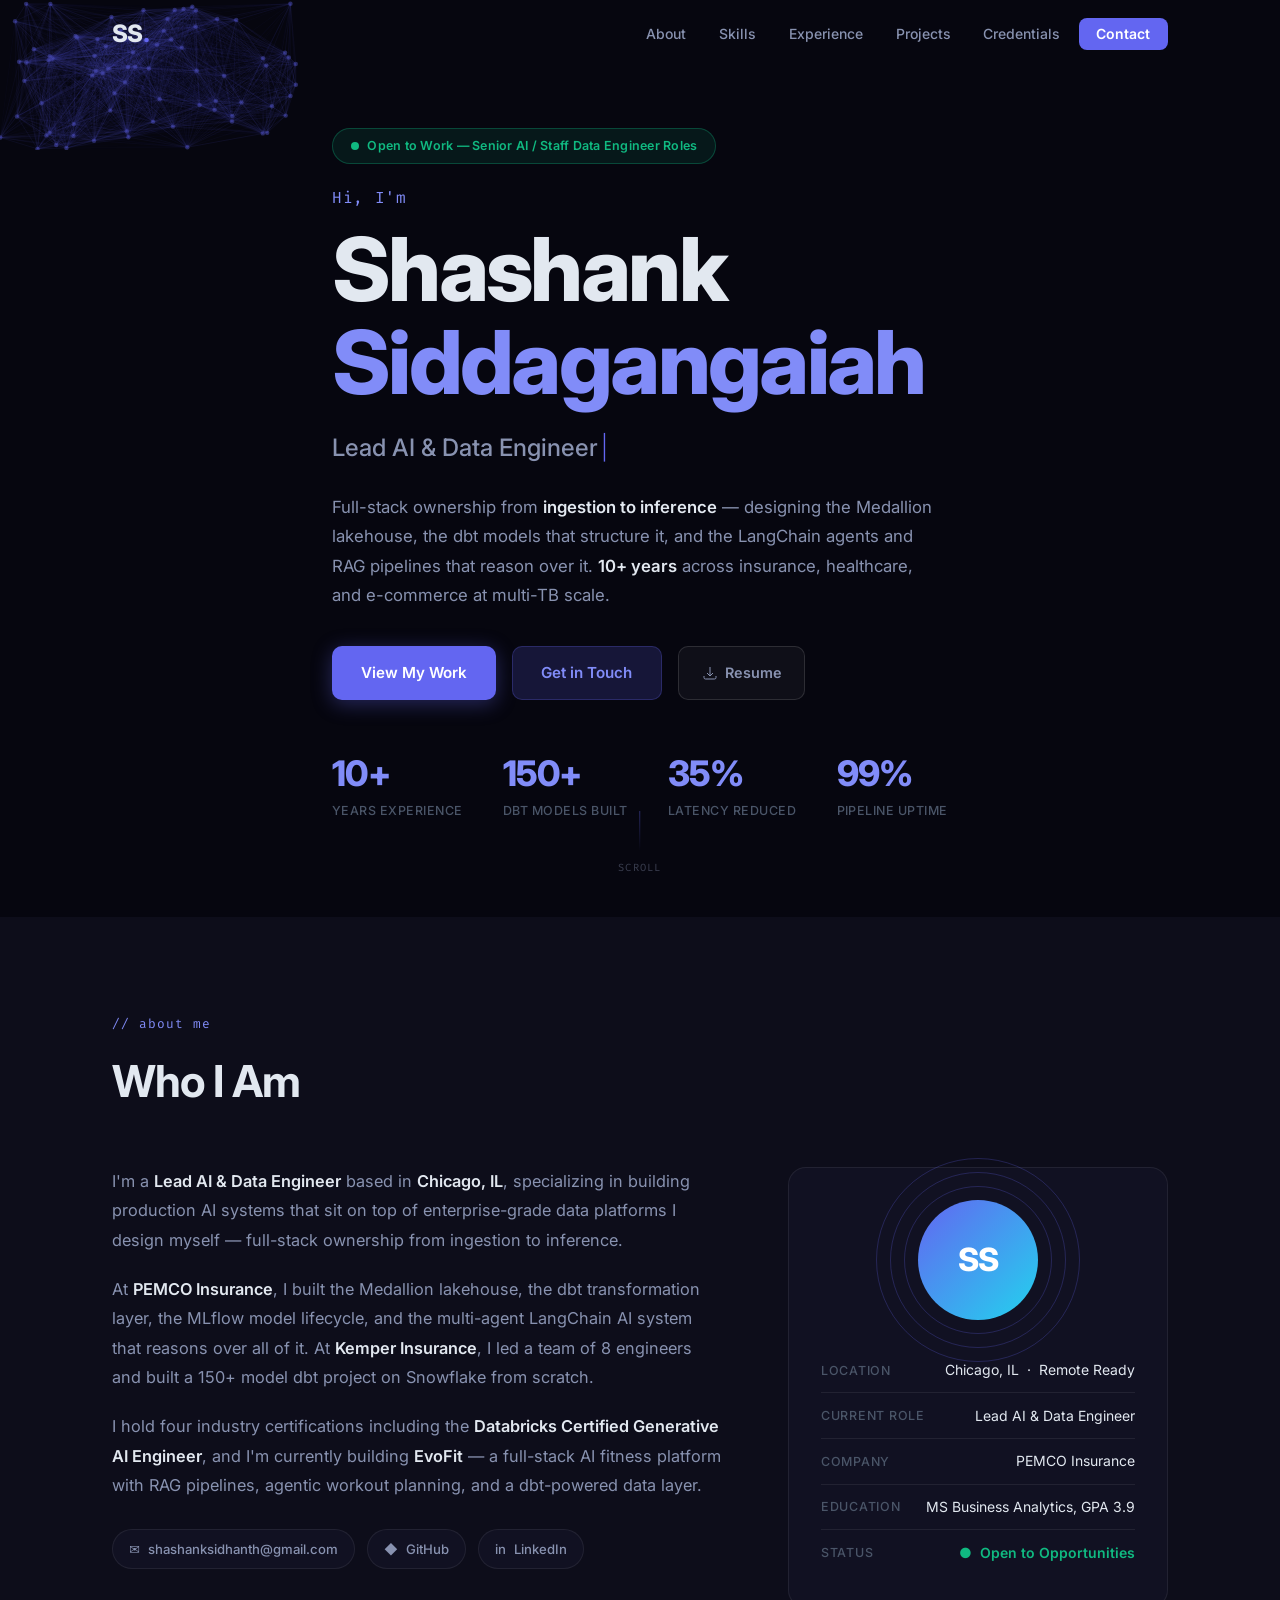
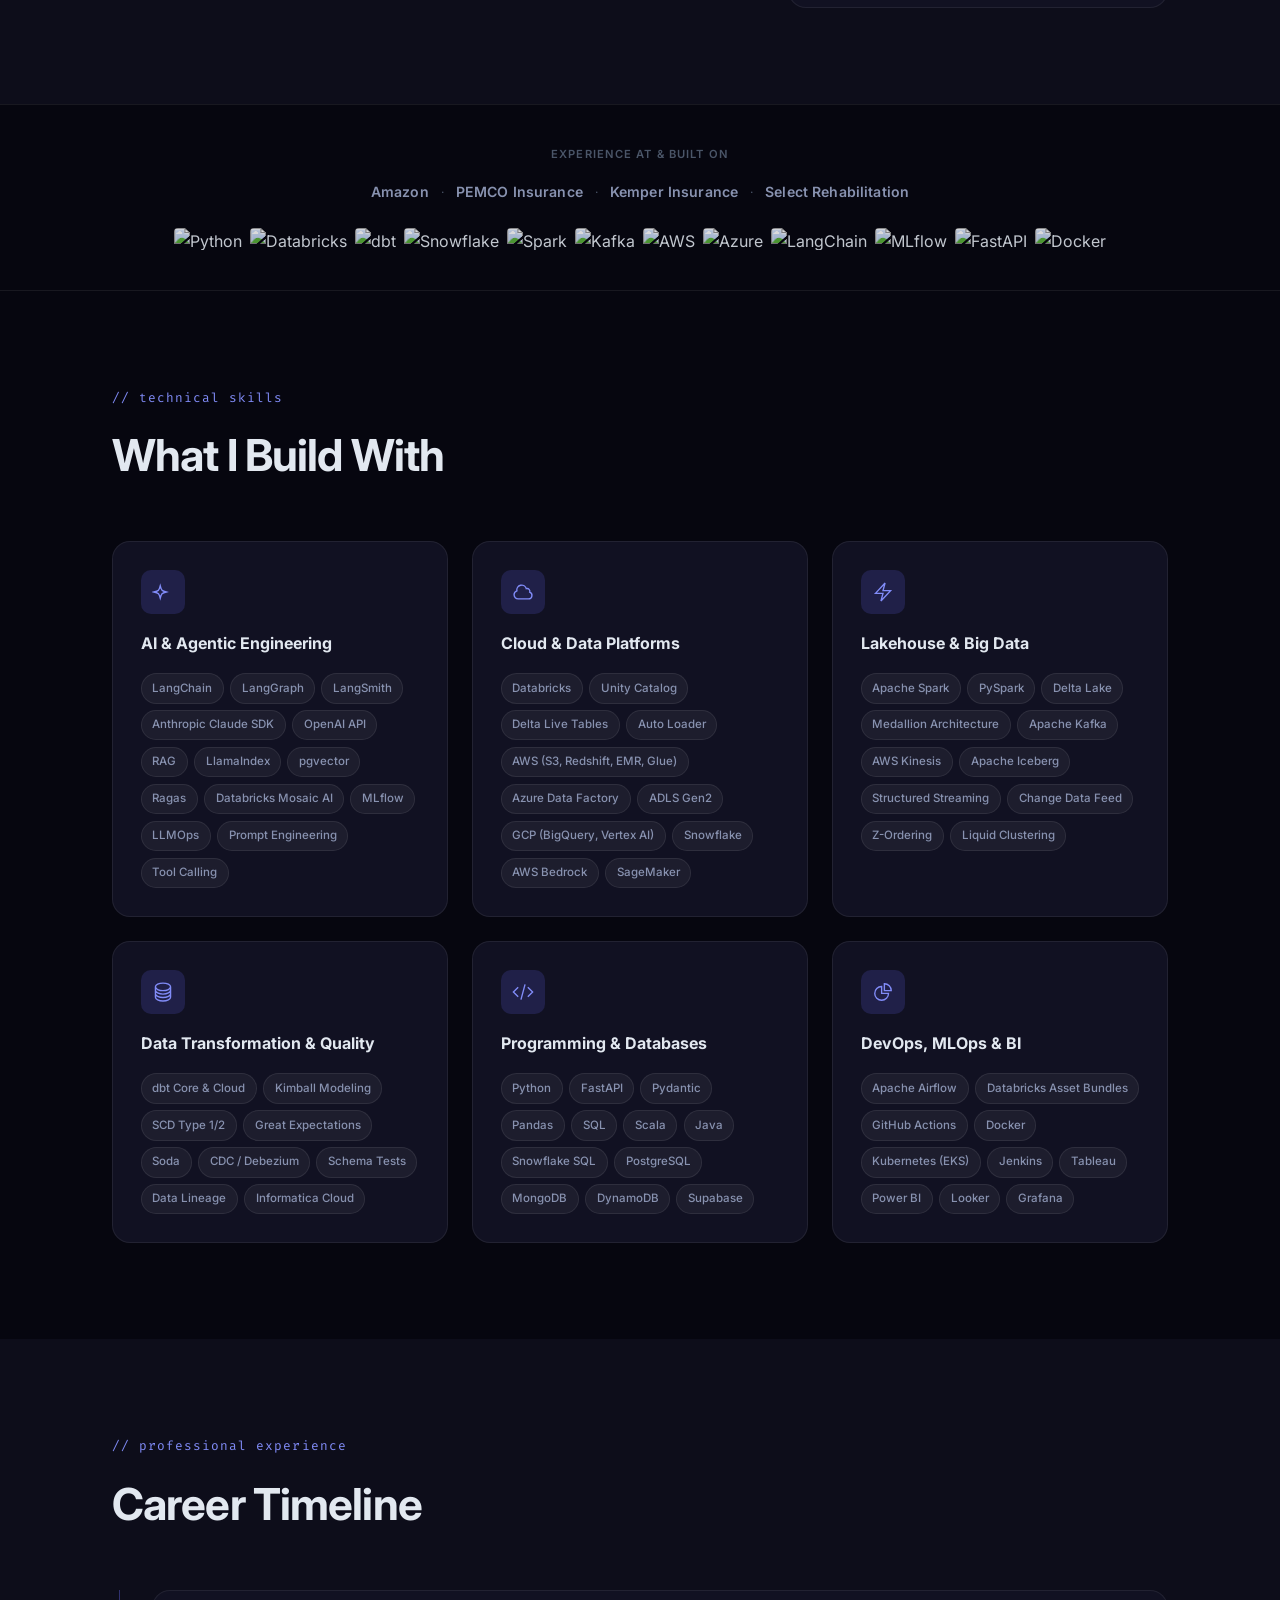
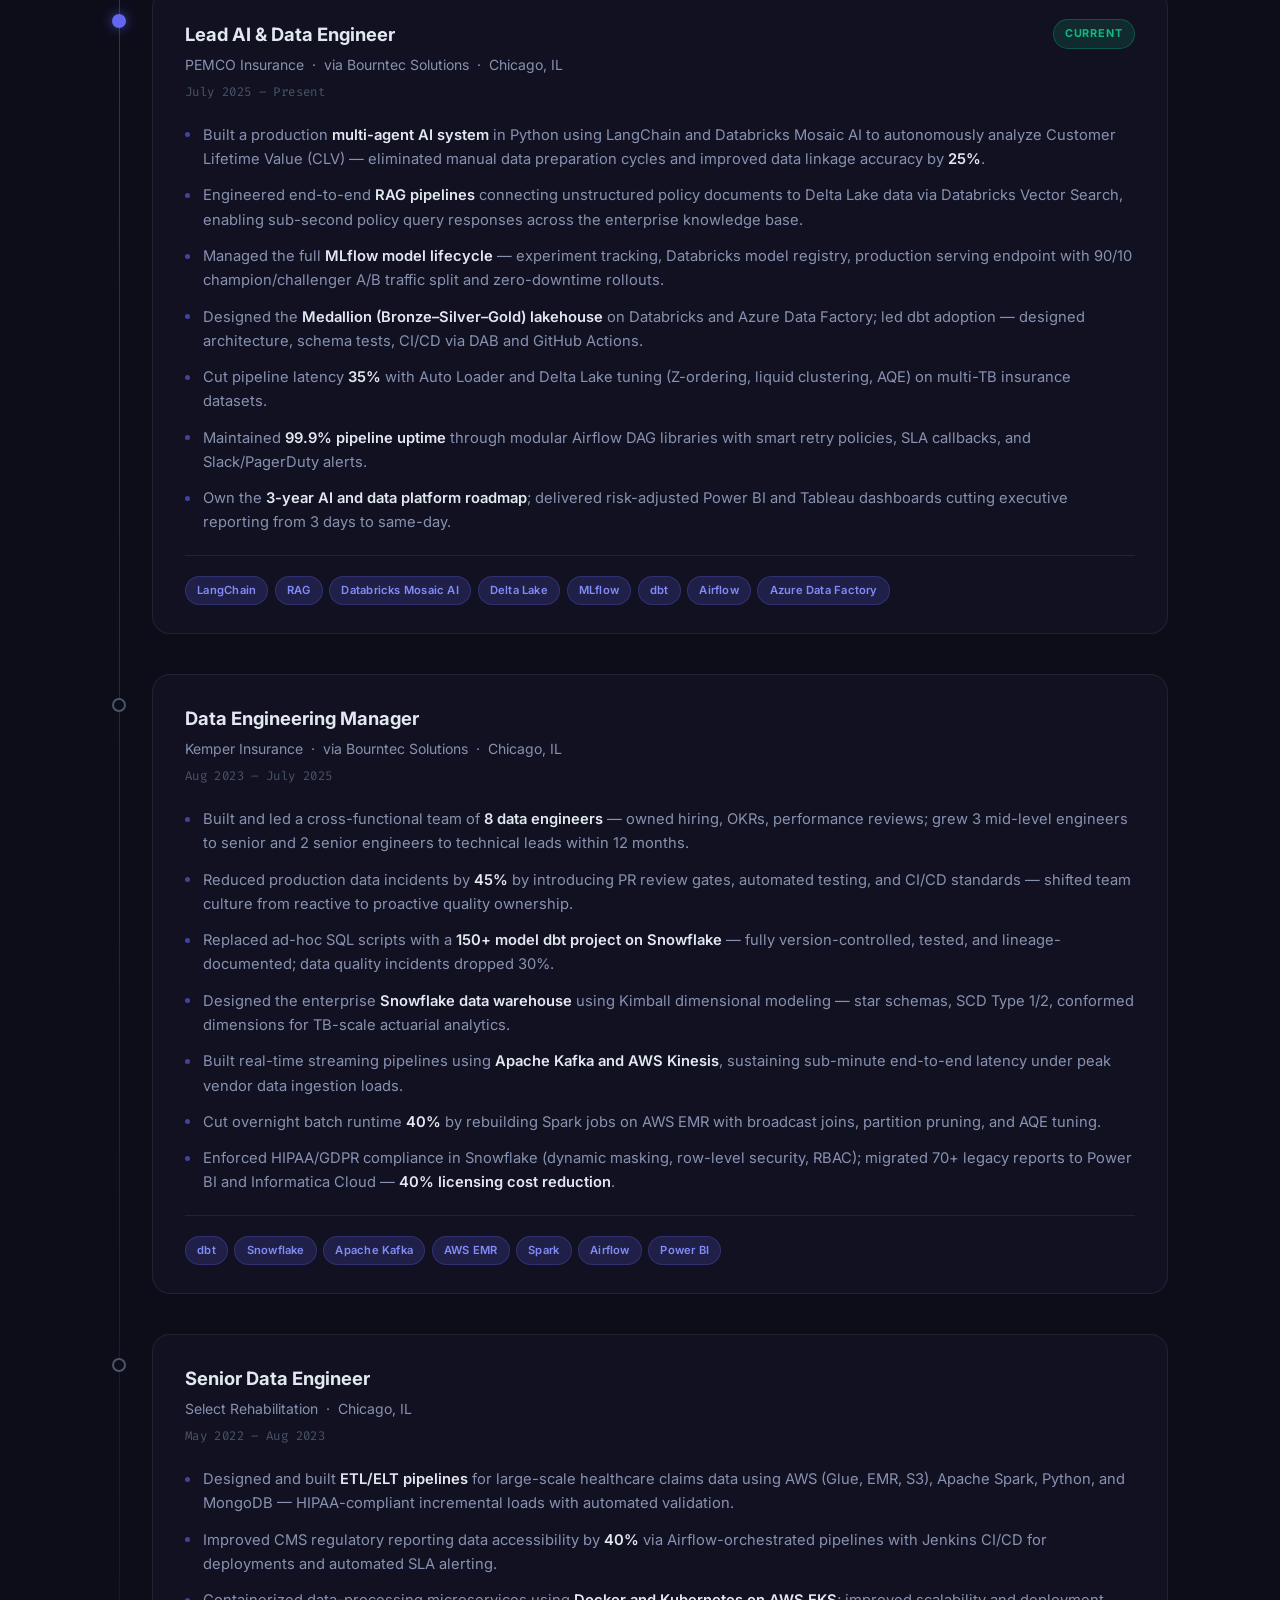
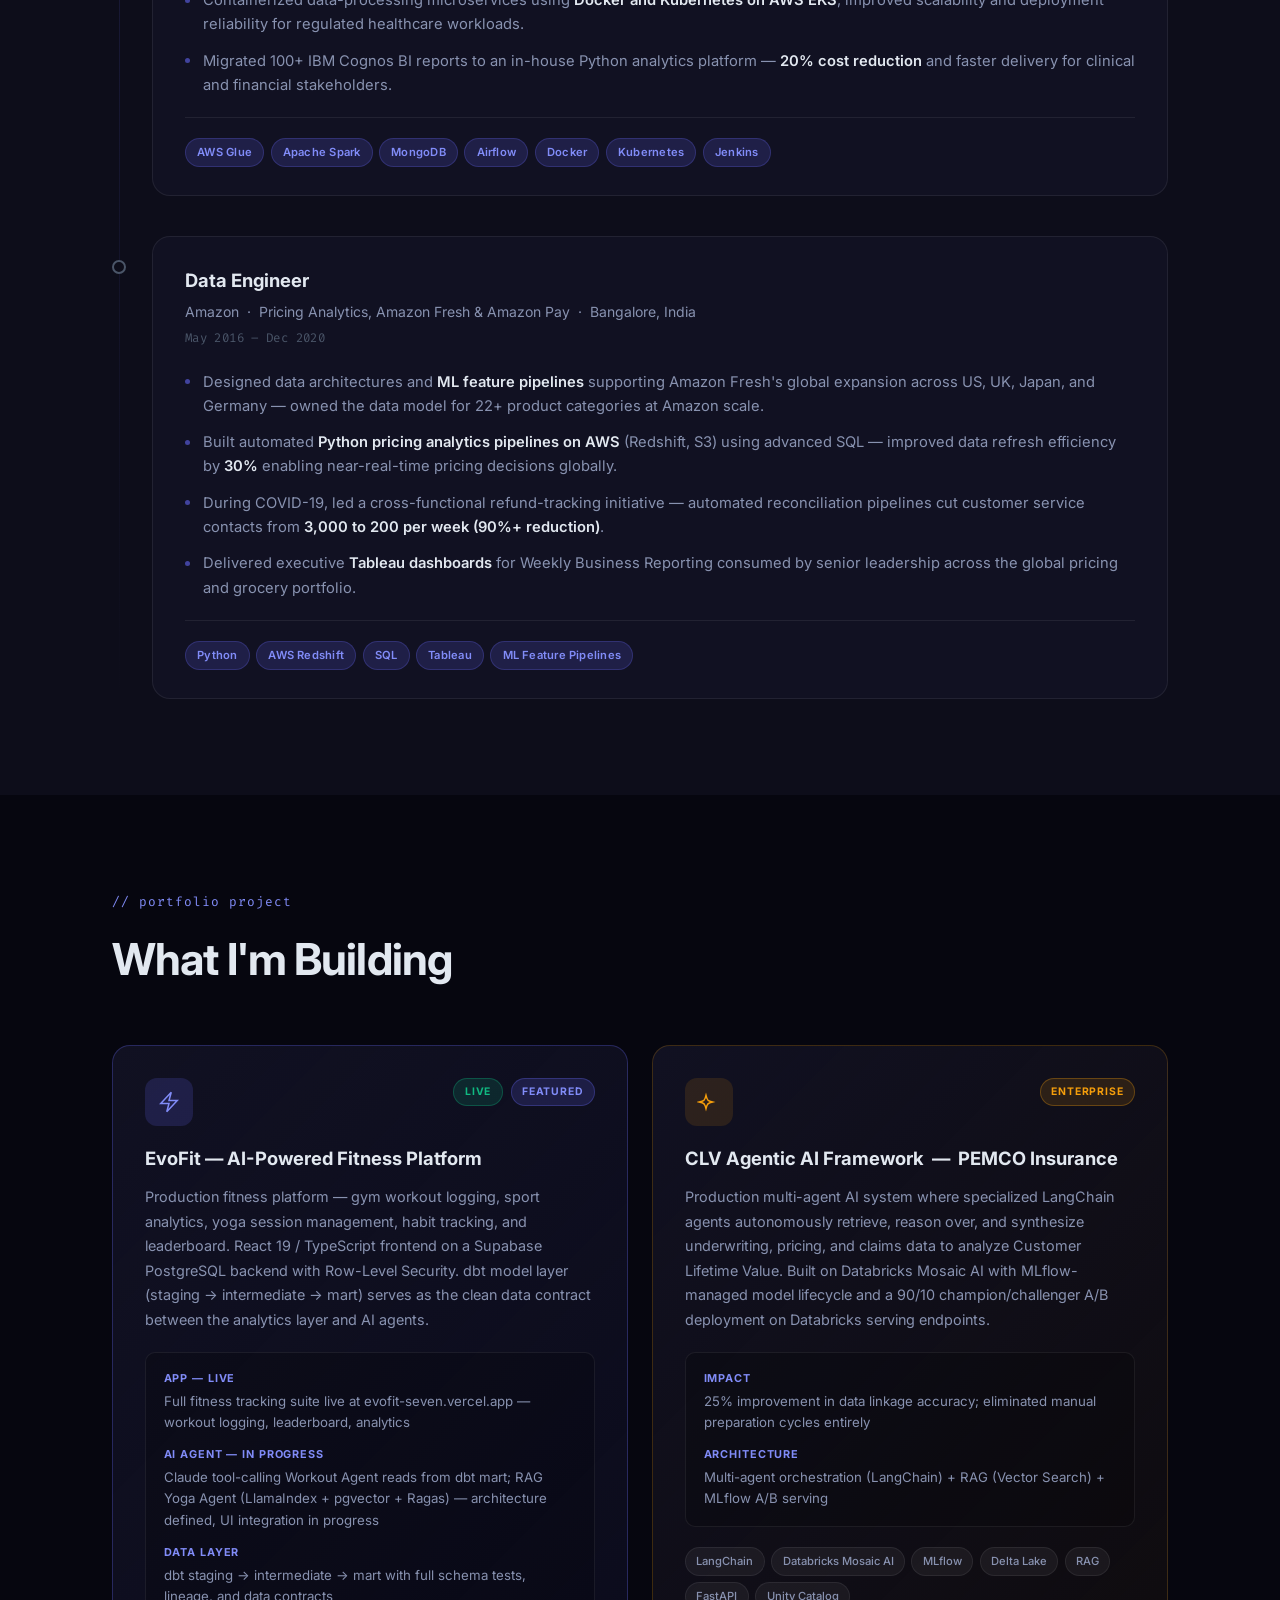
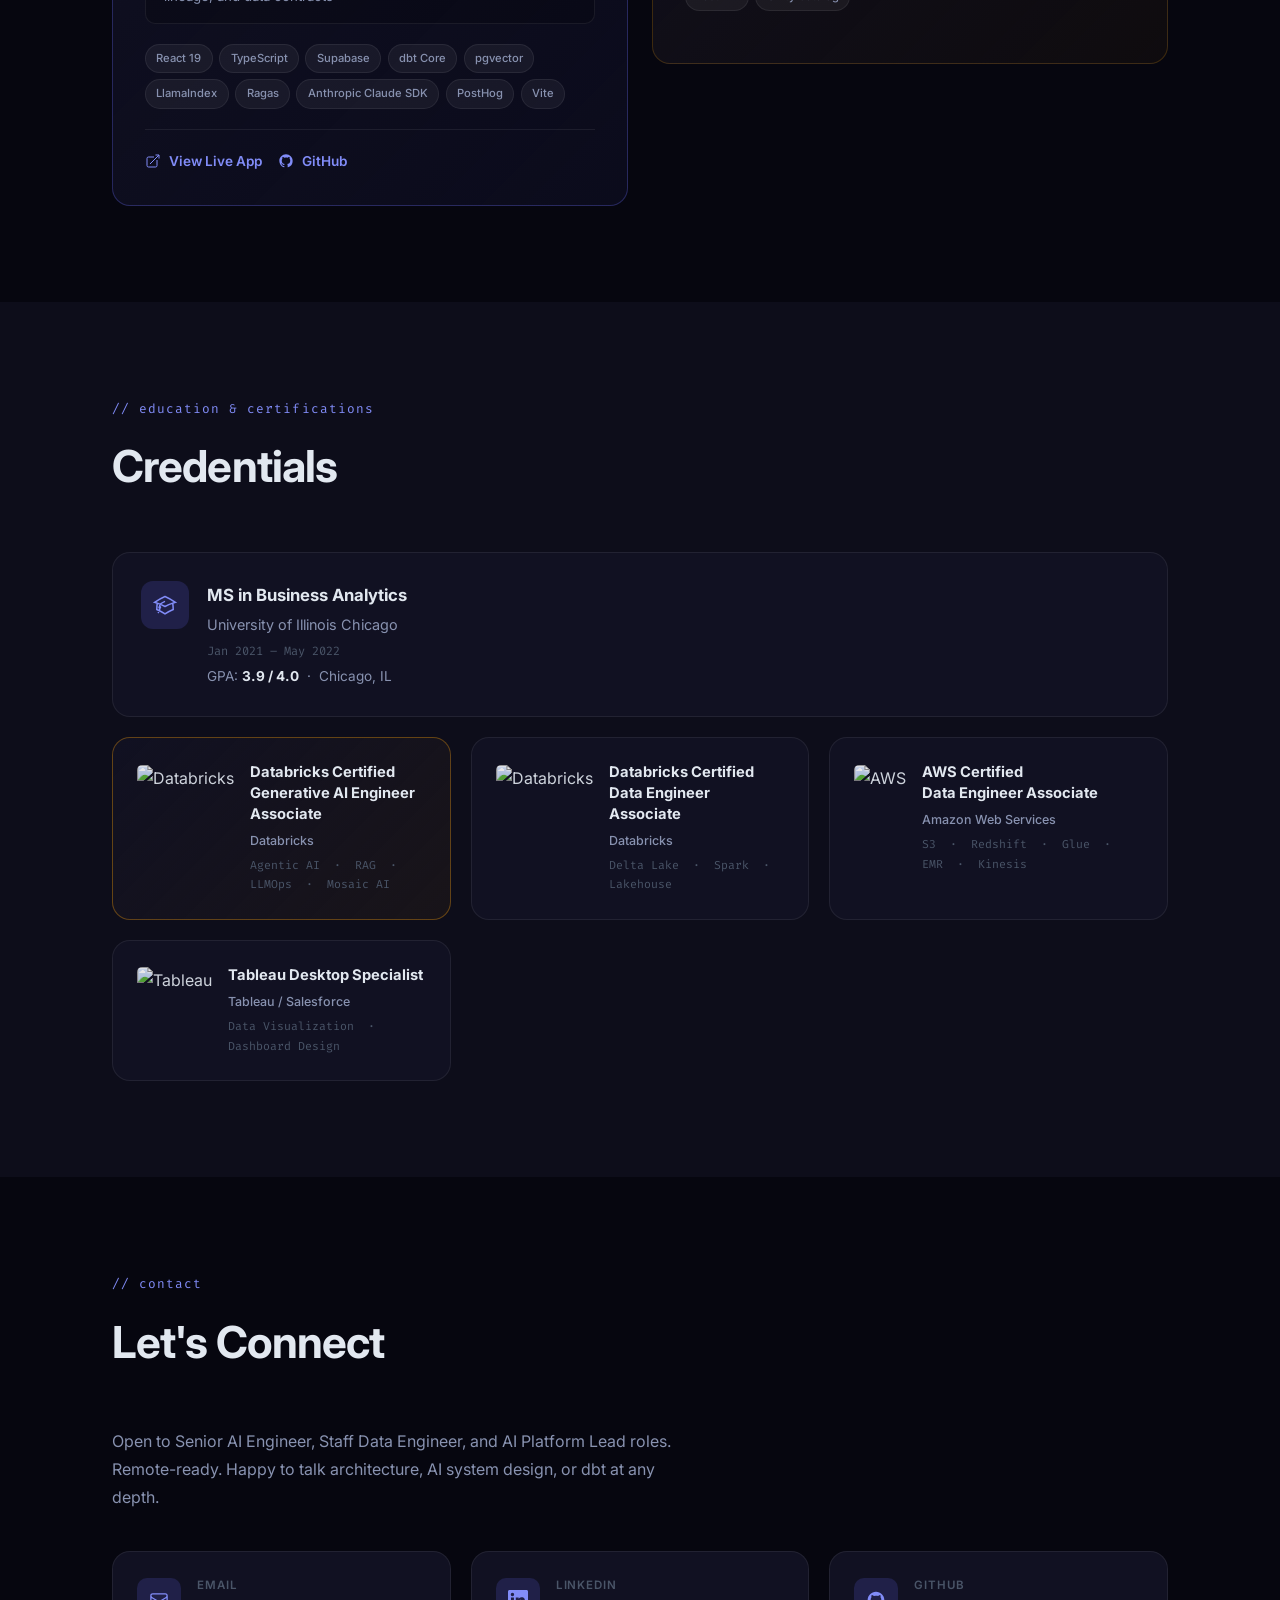
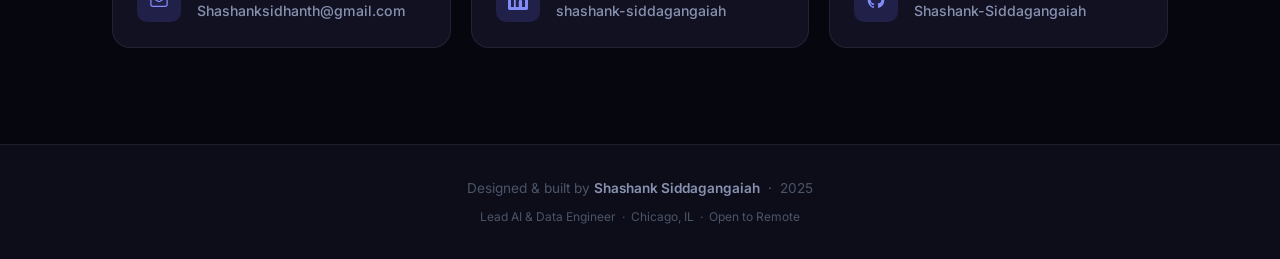
==== commit 3d1f2a97: "chore: clean up portfolio repo — remove work files, add evofit planning docs - Remove all work/perso" ====
--- a/git_portfolio/index.html
+++ b/git_portfolio/index.html
@@ -3,11 +3,22 @@
 <head>
   <meta charset="UTF-8" />
   <meta name="viewport" content="width=device-width, initial-scale=1.0" />
-  <title>Shashank Siddagangaiah | Principal AI & Data Engineer</title>
+  <title>Shashank Siddagangaiah | Lead AI &amp; Data Engineer</title>
+  <meta name="description" content="Lead AI &amp; Data Engineer with 10+ years building production AI systems, RAG pipelines, dbt-powered data platforms, and Agentic AI frameworks at multi-TB scale across insurance, healthcare, and e-commerce." />
   <link rel="stylesheet" href="style.css" />
   <link rel="icon" type="image/svg+xml" href="favicon.svg" />
   <link rel="preconnect" href="https://fonts.googleapis.com" />
   <link href="https://fonts.googleapis.com/css2?family=Inter:wght@300;400;500;600;700;800&family=Fira+Code:wght@400;500&display=swap" rel="stylesheet" />
+  <!-- Open Graph / Social Sharing -->
+  <meta property="og:type"        content="website" />
+  <meta property="og:url"         content="https://shashank-siddagangaiah.github.io/portfolio/" />
+  <meta property="og:title"       content="Shashank Siddagangaiah | Lead AI &amp; Data Engineer" />
+  <meta property="og:description" content="Lead AI &amp; Data Engineer · 10+ years · Chicago, IL. Building production Agentic AI systems, RAG pipelines, and Medallion lakehouses end-to-end. Databricks Certified GenAI Engineer." />
+  <meta property="og:image"       content="https://shashank-siddagangaiah.github.io/portfolio/profile_github.jpg" />
+  <meta name="twitter:card"        content="summary_large_image" />
+  <meta name="twitter:title"       content="Shashank Siddagangaiah | Lead AI &amp; Data Engineer" />
+  <meta name="twitter:description" content="Lead AI &amp; Data Engineer · 10+ years. Agentic AI, RAG pipelines, Databricks, dbt, Snowflake. Open to Senior AI / Staff DE roles." />
+  <meta name="twitter:image"       content="https://shashank-siddagangaiah.github.io/portfolio/profile_github.jpg" />
 </head>
 <body>
 
@@ -20,36 +31,70 @@
       <li><a href="#skills">Skills</a></li>
       <li><a href="#experience">Experience</a></li>
       <li><a href="#projects">Projects</a></li>
-      <li><a href="#education">Education</a></li>
+      <li><a href="#education">Credentials</a></li>
       <li><a href="#contact" class="btn-nav">Contact</a></li>
     </ul>
-    <button class="hamburger" id="hamburger" aria-label="Menu">
+    <button class="hamburger" id="hamburger" aria-label="Toggle menu">
       <span></span><span></span><span></span>
     </button>
   </div>
 </nav>
+
+<!-- MOBILE DRAWER -->
+<div class="mobile-drawer" id="mobileDrawer">
+  <ul>
+    <li><a href="#about" class="drawer-link">About</a></li>
+    <li><a href="#skills" class="drawer-link">Skills</a></li>
+    <li><a href="#experience" class="drawer-link">Experience</a></li>
+    <li><a href="#projects" class="drawer-link">Projects</a></li>
+    <li><a href="#education" class="drawer-link">Credentials</a></li>
+    <li><a href="#contact" class="drawer-link">Contact</a></li>
+  </ul>
+</div>
 
 <!-- HERO -->
 <section id="hero">
   <canvas id="canvas"></canvas>
   <div class="hero-content">
+    <div class="otw-badge">
+      <span class="otw-dot"></span>
+      Open to Work — Senior AI / Staff Data Engineer Roles
+    </div>
     <p class="hero-greeting">Hi, I'm</p>
     <h1 class="hero-name">Shashank<br/><span class="accent">Siddagangaiah</span></h1>
-    <p class="hero-title">
-      <span class="typed" id="typed"></span><span class="cursor">|</span>
+    <p class="hero-role">
+      <span id="typed"></span><span class="cursor">|</span>
     </p>
     <p class="hero-summary">
-      Principal AI &amp; Data Engineer with <strong>9+ years</strong> delivering scalable, cloud-native data &amp; AI solutions across insurance, healthcare, and e-commerce.
+      Full-stack ownership from <strong>ingestion to inference</strong> — designing the Medallion
+      lakehouse, the dbt models that structure it, and the LangChain agents and RAG pipelines
+      that reason over it. <strong>10+ years</strong> across insurance, healthcare, and e-commerce at multi-TB scale.
     </p>
     <div class="hero-cta">
       <a href="#experience" class="btn-primary">View My Work</a>
       <a href="#contact" class="btn-secondary">Get in Touch</a>
+      <a href="https://www.linkedin.com/in/shashank-siddagangaiah" target="_blank" rel="noopener" class="btn-download">
+        <svg viewBox="0 0 24 24" fill="none" stroke="currentColor" stroke-width="1.5"><path d="M3 16.5v2.25A2.25 2.25 0 005.25 21h13.5A2.25 2.25 0 0021 18.75V16.5M16.5 12L12 16.5m0 0L7.5 12m4.5 4.5V3"/></svg>
+        Resume
+      </a>
     </div>
     <div class="hero-stats">
-      <div class="stat"><span class="stat-num" data-target="9">0</span><span>+</span><p>Years Experience</p></div>
-      <div class="stat"><span class="stat-num" data-target="4">0</span><p>Industries</p></div>
-      <div class="stat"><span class="stat-num" data-target="40">0</span><span>%</span><p>Cost Reduction</p></div>
-      <div class="stat"><span class="stat-num" data-target="99">0</span><span>%</span><p>Data Availability</p></div>
+      <div class="stat">
+        <span class="stat-num" data-target="10">0</span><span class="stat-suffix">+</span>
+        <p>Years Experience</p>
+      </div>
+      <div class="stat">
+        <span class="stat-num" data-target="150">0</span><span class="stat-suffix">+</span>
+        <p>dbt Models Built</p>
+      </div>
+      <div class="stat">
+        <span class="stat-num" data-target="35">0</span><span class="stat-suffix">%</span>
+        <p>Latency Reduced</p>
+      </div>
+      <div class="stat">
+        <span class="stat-num" data-target="99">0</span><span class="stat-suffix">%</span>
+        <p>Pipeline Uptime</p>
+      </div>
     </div>
   </div>
   <div class="scroll-indicator">
@@ -61,23 +106,31 @@
 <!-- ABOUT -->
 <section id="about">
   <div class="container">
-    <div class="section-label">// about me</div>
+    <p class="section-label">// about me</p>
     <h2 class="section-title">Who I Am</h2>
     <div class="about-grid">
       <div class="about-text">
         <p>
-          I'm a <strong>Principal AI &amp; Data Engineer</strong> based in <strong>Chicago, IL</strong>, with a proven track record of building enterprise-grade data platforms and leading high-performing engineering teams.
+          I'm a <strong>Lead AI &amp; Data Engineer</strong> based in <strong>Chicago, IL</strong>,
+          specializing in building production AI systems that sit on top of enterprise-grade data
+          platforms I design myself — full-stack ownership from ingestion to inference.
         </p>
         <p>
-          I specialize in <strong>Agentic AI frameworks</strong>, large-scale <strong>LLM integrations</strong>, and production-grade <strong>MLOps pipelines</strong>. I thrive at the intersection of cutting-edge AI and robust data architecture — translating complex technical visions into measurable business outcomes.
+          At <strong>PEMCO Insurance</strong>, I built the Medallion lakehouse, the dbt transformation
+          layer, the MLflow model lifecycle, and the multi-agent LangChain AI system that reasons
+          over all of it. At <strong>Kemper Insurance</strong>, I led a team of 8 engineers and
+          built a 150+ model dbt project on Snowflake from scratch.
         </p>
         <p>
-          From architecting Medallion data lakehouses at PEMCO Insurance to spearheading the Amazon Fresh global expansion analytics platform, I bring both technical depth and strategic leadership to every engagement.
+          I hold four industry certifications including the
+          <strong>Databricks Certified Generative AI Engineer</strong>, and I'm currently building
+          <strong>EvoFit</strong> — a full-stack AI fitness platform with RAG pipelines, agentic
+          workout planning, and a dbt-powered data layer.
         </p>
         <div class="about-links">
-          <a href="mailto:Shashanksidhanth@gmail.com" class="chip">✉ shashanksidhanth@gmail.com</a>
-          <a href="https://github.com/Shashank-Siddagangaiah" target="_blank" class="chip">⌥ GitHub</a>
-          <a href="https://www.linkedin.com/in/shashank-siddagangaiah" target="_blank" class="chip">in LinkedIn</a>
+          <a href="mailto:Shashanksidhanth@gmail.com" class="chip">✉&nbsp; shashanksidhanth@gmail.com</a>
+          <a href="https://github.com/Shashank-Siddagangaiah" target="_blank" rel="noopener" class="chip">&#9670;&nbsp; GitHub</a>
+          <a href="https://www.linkedin.com/in/shashank-siddagangaiah" target="_blank" rel="noopener" class="chip">in&nbsp; LinkedIn</a>
         </div>
       </div>
       <div class="about-card">
@@ -85,14 +138,61 @@
           <div class="profile-initials">SS</div>
           <div class="profile-ring ring-1"></div>
           <div class="profile-ring ring-2"></div>
+          <div class="profile-ring ring-3"></div>
         </div>
         <div class="about-details">
-          <div class="detail-row"><span class="detail-label">Location</span><span>Chicago, IL</span></div>
-          <div class="detail-row"><span class="detail-label">Current Role</span><span>Lead AI Engineer</span></div>
-          <div class="detail-row"><span class="detail-label">Education</span><span>MS Business Analytics</span></div>
-          <div class="detail-row"><span class="detail-label">Availability</span><span class="available">Open to Opportunities</span></div>
-        </div>
-      </div>
+          <div class="detail-row">
+            <span class="detail-label">Location</span>
+            <span>Chicago, IL &nbsp;·&nbsp; Remote Ready</span>
+          </div>
+          <div class="detail-row">
+            <span class="detail-label">Current Role</span>
+            <span>Lead AI &amp; Data Engineer</span>
+          </div>
+          <div class="detail-row">
+            <span class="detail-label">Company</span>
+            <span>PEMCO Insurance</span>
+          </div>
+          <div class="detail-row">
+            <span class="detail-label">Education</span>
+            <span>MS Business Analytics, GPA 3.9</span>
+          </div>
+          <div class="detail-row">
+            <span class="detail-label">Status</span>
+            <span class="available">&#9679;&nbsp; Open to Opportunities</span>
+          </div>
+        </div>
+      </div>
+    </div>
+  </div>
+</section>
+
+<!-- EMPLOYER STRIP -->
+<section id="employers">
+  <div class="container">
+    <p class="strip-label">Experience at &amp; built on</p>
+    <div class="employer-strip">
+      <span class="employer-chip">Amazon</span>
+      <span class="strip-divider">·</span>
+      <span class="employer-chip">PEMCO Insurance</span>
+      <span class="strip-divider">·</span>
+      <span class="employer-chip">Kemper Insurance</span>
+      <span class="strip-divider">·</span>
+      <span class="employer-chip">Select Rehabilitation</span>
+    </div>
+    <div class="tech-badge-strip">
+      <img src="https://img.shields.io/badge/Python-3776AB?style=flat-square&logo=python&logoColor=white" alt="Python" />
+      <img src="https://img.shields.io/badge/Databricks-FF3621?style=flat-square&logo=databricks&logoColor=white" alt="Databricks" />
+      <img src="https://img.shields.io/badge/dbt-FF694B?style=flat-square&logo=dbt&logoColor=white" alt="dbt" />
+      <img src="https://img.shields.io/badge/Snowflake-29B5E8?style=flat-square&logo=snowflake&logoColor=white" alt="Snowflake" />
+      <img src="https://img.shields.io/badge/Apache%20Spark-E25A1C?style=flat-square&logo=apachespark&logoColor=white" alt="Spark" />
+      <img src="https://img.shields.io/badge/Apache%20Kafka-231F20?style=flat-square&logo=apachekafka&logoColor=white" alt="Kafka" />
+      <img src="https://img.shields.io/badge/AWS-FF9900?style=flat-square&logo=amazonaws&logoColor=white" alt="AWS" />
+      <img src="https://img.shields.io/badge/Azure-0078D4?style=flat-square&logo=microsoftazure&logoColor=white" alt="Azure" />
+      <img src="https://img.shields.io/badge/LangChain-1C3C3C?style=flat-square&logoColor=white" alt="LangChain" />
+      <img src="https://img.shields.io/badge/MLflow-0194E2?style=flat-square&logo=mlflow&logoColor=white" alt="MLflow" />
+      <img src="https://img.shields.io/badge/FastAPI-009688?style=flat-square&logo=fastapi&logoColor=white" alt="FastAPI" />
+      <img src="https://img.shields.io/badge/Docker-2496ED?style=flat-square&logo=docker&logoColor=white" alt="Docker" />
     </div>
   </div>
 </section>
@@ -100,70 +200,97 @@
 <!-- SKILLS -->
 <section id="skills">
   <div class="container">
-    <div class="section-label">// technical skills</div>
-    <h2 class="section-title">Core Competencies</h2>
+    <p class="section-label">// technical skills</p>
+    <h2 class="section-title">What I Build With</h2>
     <div class="skills-grid">
 
-      <div class="skill-card">
-        <div class="skill-icon">🤖</div>
-        <h3>AI &amp; Generative AI</h3>
+      <div class="skill-card" data-aos>
+        <div class="skill-icon-wrap">
+          <svg viewBox="0 0 24 24" fill="none" stroke="currentColor" stroke-width="1.5"><path d="M9.813 15.904L9 18.75l-.813-2.846a4.5 4.5 0 00-3.09-3.09L2.25 12l2.846-.813a4.5 4.5 0 003.09-3.09L9 5.25l.813 2.846a4.5 4.5 0 003.09 3.09L15.75 12l-2.846.813a4.5 4.5 0 00-3.09 3.09z"/></svg>
+        </div>
+        <h3>AI &amp; Agentic Engineering</h3>
         <div class="tags">
-          <span class="tag">LLMs</span><span class="tag">Agentic AI</span><span class="tag">RAG</span>
-          <span class="tag">LangChain</span><span class="tag">AWS Bedrock</span><span class="tag">Vertex AI</span>
-          <span class="tag">Hugging Face</span><span class="tag">NLP</span><span class="tag">TensorFlow</span>
-          <span class="tag">PyTorch</span><span class="tag">XGBoost</span><span class="tag">MLflow</span>
-        </div>
-      </div>
-
-      <div class="skill-card">
-        <div class="skill-icon">☁️</div>
-        <h3>Cloud &amp; Data Warehousing</h3>
+          <span class="tag">LangChain</span><span class="tag">LangGraph</span>
+          <span class="tag">LangSmith</span><span class="tag">Anthropic Claude SDK</span>
+          <span class="tag">OpenAI API</span><span class="tag">RAG</span>
+          <span class="tag">LlamaIndex</span><span class="tag">pgvector</span>
+          <span class="tag">Ragas</span><span class="tag">Databricks Mosaic AI</span>
+          <span class="tag">MLflow</span><span class="tag">LLMOps</span>
+          <span class="tag">Prompt Engineering</span><span class="tag">Tool Calling</span>
+        </div>
+      </div>
+
+      <div class="skill-card" data-aos>
+        <div class="skill-icon-wrap">
+          <svg viewBox="0 0 24 24" fill="none" stroke="currentColor" stroke-width="1.5"><path d="M2.25 15a4.5 4.5 0 004.5 4.5H18a3.75 3.75 0 001.332-7.257 3 3 0 00-3.758-3.848 5.25 5.25 0 00-10.233 2.33A4.502 4.502 0 002.25 15z"/></svg>
+        </div>
+        <h3>Cloud &amp; Data Platforms</h3>
         <div class="tags">
-          <span class="tag">AWS</span><span class="tag">Azure</span><span class="tag">GCP</span>
-          <span class="tag">Snowflake</span><span class="tag">Databricks</span><span class="tag">Microsoft Fabric</span>
-          <span class="tag">SageMaker</span><span class="tag">Redshift</span><span class="tag">Synapse</span>
-          <span class="tag">Data Factory</span><span class="tag">AWS Glue</span><span class="tag">EMR</span>
-        </div>
-      </div>
-
-      <div class="skill-card">
-        <div class="skill-icon">⚡</div>
-        <h3>Data Engineering &amp; Big Data</h3>
+          <span class="tag">Databricks</span><span class="tag">Unity Catalog</span>
+          <span class="tag">Delta Live Tables</span><span class="tag">Auto Loader</span>
+          <span class="tag">AWS (S3, Redshift, EMR, Glue)</span>
+          <span class="tag">Azure Data Factory</span><span class="tag">ADLS Gen2</span>
+          <span class="tag">GCP (BigQuery, Vertex AI)</span>
+          <span class="tag">Snowflake</span><span class="tag">AWS Bedrock</span>
+          <span class="tag">SageMaker</span>
+        </div>
+      </div>
+
+      <div class="skill-card" data-aos>
+        <div class="skill-icon-wrap">
+          <svg viewBox="0 0 24 24" fill="none" stroke="currentColor" stroke-width="1.5"><path d="M3.75 13.5l10.5-11.25L12 10.5h8.25L9.75 21.75 12 13.5H3.75z"/></svg>
+        </div>
+        <h3>Lakehouse &amp; Big Data</h3>
         <div class="tags">
-          <span class="tag">Apache Spark</span><span class="tag">Kafka</span><span class="tag">Airflow</span>
+          <span class="tag">Apache Spark</span><span class="tag">PySpark</span>
           <span class="tag">Delta Lake</span><span class="tag">Medallion Architecture</span>
-          <span class="tag">Hadoop</span><span class="tag">Kinesis</span><span class="tag">ETL/ELT</span>
-          <span class="tag">PySpark</span><span class="tag">Hive</span>
-        </div>
-      </div>
-
-      <div class="skill-card">
-        <div class="skill-icon">💻</div>
+          <span class="tag">Apache Kafka</span><span class="tag">AWS Kinesis</span>
+          <span class="tag">Apache Iceberg</span><span class="tag">Structured Streaming</span>
+          <span class="tag">Change Data Feed</span><span class="tag">Z-Ordering</span>
+          <span class="tag">Liquid Clustering</span>
+        </div>
+      </div>
+
+      <div class="skill-card" data-aos>
+        <div class="skill-icon-wrap">
+          <svg viewBox="0 0 24 24" fill="none" stroke="currentColor" stroke-width="1.5"><path d="M20.25 6.375c0 2.278-3.694 4.125-8.25 4.125S3.75 8.653 3.75 6.375m16.5 0c0-2.278-3.694-4.125-8.25-4.125S3.75 4.097 3.75 6.375m16.5 0v11.25c0 2.278-3.694 4.125-8.25 4.125s-8.25-1.847-8.25-4.125V6.375m16.5 0v3.75m-16.5-3.75v3.75m16.5 0v3.75C20.25 16.153 16.556 18 12 18s-8.25-1.847-8.25-4.125v-3.75m16.5 0c0 2.278-3.694 4.125-8.25 4.125s-8.25-1.847-8.25-4.125"/></svg>
+        </div>
+        <h3>Data Transformation &amp; Quality</h3>
+        <div class="tags">
+          <span class="tag">dbt Core &amp; Cloud</span>
+          <span class="tag">Kimball Modeling</span><span class="tag">SCD Type 1/2</span>
+          <span class="tag">Great Expectations</span><span class="tag">Soda</span>
+          <span class="tag">CDC / Debezium</span><span class="tag">Schema Tests</span>
+          <span class="tag">Data Lineage</span><span class="tag">Informatica Cloud</span>
+        </div>
+      </div>
+
+      <div class="skill-card" data-aos>
+        <div class="skill-icon-wrap">
+          <svg viewBox="0 0 24 24" fill="none" stroke="currentColor" stroke-width="1.5"><path d="M17.25 6.75L22.5 12l-5.25 5.25m-10.5 0L1.5 12l5.25-5.25m7.5-3l-4.5 16.5"/></svg>
+        </div>
         <h3>Programming &amp; Databases</h3>
         <div class="tags">
-          <span class="tag">Python</span><span class="tag">SQL</span><span class="tag">Java</span>
-          <span class="tag">Scala</span><span class="tag">R</span><span class="tag">PostgreSQL</span>
-          <span class="tag">MongoDB</span><span class="tag">DynamoDB</span><span class="tag">Teradata</span>
-          <span class="tag">PL/SQL</span><span class="tag">T-SQL</span>
-        </div>
-      </div>
-
-      <div class="skill-card">
-        <div class="skill-icon">🔧</div>
-        <h3>DevOps &amp; MLOps</h3>
+          <span class="tag">Python</span><span class="tag">FastAPI</span>
+          <span class="tag">Pydantic</span><span class="tag">Pandas</span>
+          <span class="tag">SQL</span><span class="tag">Scala</span><span class="tag">Java</span>
+          <span class="tag">Snowflake SQL</span><span class="tag">PostgreSQL</span>
+          <span class="tag">MongoDB</span><span class="tag">DynamoDB</span>
+          <span class="tag">Supabase</span>
+        </div>
+      </div>
+
+      <div class="skill-card" data-aos>
+        <div class="skill-icon-wrap">
+          <svg viewBox="0 0 24 24" fill="none" stroke="currentColor" stroke-width="1.5"><path d="M10.5 6a7.5 7.5 0 107.5 7.5h-7.5V6z"/><path d="M13.5 10.5H21A7.5 7.5 0 0013.5 3v7.5z"/></svg>
+        </div>
+        <h3>DevOps, MLOps &amp; BI</h3>
         <div class="tags">
-          <span class="tag">Docker</span><span class="tag">Kubernetes</span><span class="tag">CI/CD</span>
-          <span class="tag">Git/GitHub</span><span class="tag">Jenkins</span><span class="tag">MLflow</span>
-          <span class="tag">Airflow</span><span class="tag">API-First Design</span>
-        </div>
-      </div>
-
-      <div class="skill-card">
-        <div class="skill-icon">📊</div>
-        <h3>BI &amp; Visualization</h3>
-        <div class="tags">
-          <span class="tag">Tableau</span><span class="tag">Power BI</span><span class="tag">AWS QuickSight</span>
-          <span class="tag">Looker</span><span class="tag">OBIEE</span><span class="tag">MicroStrategy</span>
+          <span class="tag">Apache Airflow</span><span class="tag">Databricks Asset Bundles</span>
+          <span class="tag">GitHub Actions</span><span class="tag">Docker</span>
+          <span class="tag">Kubernetes (EKS)</span><span class="tag">Jenkins</span>
+          <span class="tag">Tableau</span><span class="tag">Power BI</span>
+          <span class="tag">Looker</span><span class="tag">Grafana</span>
         </div>
       </div>
 
@@ -174,100 +301,110 @@
 <!-- EXPERIENCE -->
 <section id="experience">
   <div class="container">
-    <div class="section-label">// professional experience</div>
+    <p class="section-label">// professional experience</p>
     <h2 class="section-title">Career Timeline</h2>
     <div class="timeline">
 
-      <div class="timeline-item">
+      <!-- PEMCO -->
+      <div class="timeline-item" data-aos>
+        <div class="timeline-dot current"></div>
+        <div class="timeline-card">
+          <div class="tl-header">
+            <div class="tl-title-block">
+              <h3>Lead AI &amp; Data Engineer</h3>
+              <p class="company">PEMCO Insurance &nbsp;·&nbsp; via Bourntec Solutions &nbsp;·&nbsp; Chicago, IL</p>
+            </div>
+            <span class="tl-badge current">Current</span>
+          </div>
+          <p class="tl-date">July 2025 – Present</p>
+          <ul>
+            <li>Built a production <strong>multi-agent AI system</strong> in Python using LangChain and Databricks Mosaic AI to autonomously analyze Customer Lifetime Value (CLV) — eliminated manual data preparation cycles and improved data linkage accuracy by <strong>25%</strong>.</li>
+            <li>Engineered end-to-end <strong>RAG pipelines</strong> connecting unstructured policy documents to Delta Lake data via Databricks Vector Search, enabling sub-second policy query responses across the enterprise knowledge base.</li>
+            <li>Managed the full <strong>MLflow model lifecycle</strong> — experiment tracking, Databricks model registry, production serving endpoint with 90/10 champion/challenger A/B traffic split and zero-downtime rollouts.</li>
+            <li>Designed the <strong>Medallion (Bronze–Silver–Gold) lakehouse</strong> on Databricks and Azure Data Factory; led dbt adoption — designed architecture, schema tests, CI/CD via DAB and GitHub Actions.</li>
+            <li>Cut pipeline latency <strong>35%</strong> with Auto Loader and Delta Lake tuning (Z-ordering, liquid clustering, AQE) on multi-TB insurance datasets.</li>
+            <li>Maintained <strong>99.9% pipeline uptime</strong> through modular Airflow DAG libraries with smart retry policies, SLA callbacks, and Slack/PagerDuty alerts.</li>
+            <li>Own the <strong>3-year AI and data platform roadmap</strong>; delivered risk-adjusted Power BI and Tableau dashboards cutting executive reporting from 3 days to same-day.</li>
+          </ul>
+          <div class="tl-tags">
+            <span>LangChain</span><span>RAG</span><span>Databricks Mosaic AI</span>
+            <span>Delta Lake</span><span>MLflow</span><span>dbt</span><span>Airflow</span>
+            <span>Azure Data Factory</span>
+          </div>
+        </div>
+      </div>
+
+      <!-- KEMPER -->
+      <div class="timeline-item" data-aos>
         <div class="timeline-dot"></div>
         <div class="timeline-card">
           <div class="tl-header">
-            <div>
-              <h3>Lead Data Engineer / AI Engineer</h3>
-              <p class="company">PEMCO Insurance / Bourntec Solutions &mdash; Chicago, IL</p>
+            <div class="tl-title-block">
+              <h3>Data Engineering Manager</h3>
+              <p class="company">Kemper Insurance &nbsp;·&nbsp; via Bourntec Solutions &nbsp;·&nbsp; Chicago, IL</p>
             </div>
-            <span class="tl-date current">July 2025 – Present</span>
-          </div>
+          </div>
+          <p class="tl-date">Aug 2023 – July 2025</p>
           <ul>
-            <li>Defined and led the 1-to-3-year technical roadmap for analytics infrastructure and AI capabilities, aligning engineering efforts with underwriting and retention goals.</li>
-            <li>Architected an <strong>Agentic AI framework</strong> to autonomously analyze Customer Lifetime Value (CLV), integrating underwriting, pricing, and claims data with API-first microservices — improving data accuracy by <strong>25%</strong>.</li>
-            <li>Orchestrated end-to-end <strong>Medallion Architecture</strong> in Microsoft Fabric and Databricks, ensuring <strong>99.9% data availability</strong> and strict SLA adherence.</li>
-            <li>Engineered automated ETL/ELT pipelines via Fabric Data Factory and Synapse Analytics, cutting pipeline latency by <strong>30%</strong> through parallelized orchestration.</li>
-            <li>Embedded data quality validation, schema enforcement, lineage tracking, and policy-as-code controls directly into AI pipelines.</li>
+            <li>Built and led a cross-functional team of <strong>8 data engineers</strong> — owned hiring, OKRs, performance reviews; grew 3 mid-level engineers to senior and 2 senior engineers to technical leads within 12 months.</li>
+            <li>Reduced production data incidents by <strong>45%</strong> by introducing PR review gates, automated testing, and CI/CD standards — shifted team culture from reactive to proactive quality ownership.</li>
+            <li>Replaced ad-hoc SQL scripts with a <strong>150+ model dbt project on Snowflake</strong> — fully version-controlled, tested, and lineage-documented; data quality incidents dropped 30%.</li>
+            <li>Designed the enterprise <strong>Snowflake data warehouse</strong> using Kimball dimensional modeling — star schemas, SCD Type 1/2, conformed dimensions for TB-scale actuarial analytics.</li>
+            <li>Built real-time streaming pipelines using <strong>Apache Kafka and AWS Kinesis</strong>, sustaining sub-minute end-to-end latency under peak vendor data ingestion loads.</li>
+            <li>Cut overnight batch runtime <strong>40%</strong> by rebuilding Spark jobs on AWS EMR with broadcast joins, partition pruning, and AQE tuning.</li>
+            <li>Enforced HIPAA/GDPR compliance in Snowflake (dynamic masking, row-level security, RBAC); migrated 70+ legacy reports to Power BI and Informatica Cloud — <strong>40% licensing cost reduction</strong>.</li>
           </ul>
           <div class="tl-tags">
-            <span>Agentic AI</span><span>LangChain</span><span>Databricks</span>
-            <span>Microsoft Fabric</span><span>Azure Synapse</span><span>MLOps</span>
-          </div>
-        </div>
-      </div>
-
-      <div class="timeline-item">
+            <span>dbt</span><span>Snowflake</span><span>Apache Kafka</span>
+            <span>AWS EMR</span><span>Spark</span><span>Airflow</span><span>Power BI</span>
+          </div>
+        </div>
+      </div>
+
+      <!-- SELECT REHAB -->
+      <div class="timeline-item" data-aos>
         <div class="timeline-dot"></div>
         <div class="timeline-card">
           <div class="tl-header">
-            <div>
-              <h3>Data Engineering Manager / Lead Data Engineer</h3>
-              <p class="company">Kemper Insurance / Bourntec Solutions &mdash; Chicago, IL</p>
+            <div class="tl-title-block">
+              <h3>Senior Data Engineer</h3>
+              <p class="company">Select Rehabilitation &nbsp;·&nbsp; Chicago, IL</p>
             </div>
-            <span class="tl-date">Aug 2023 – July 2025</span>
-          </div>
+          </div>
+          <p class="tl-date">May 2022 – Aug 2023</p>
           <ul>
-            <li>Managed a team of <strong>8 direct reports</strong> — overseeing hiring, performance reviews, technical mentorship, and cloud data roadmap execution.</li>
-            <li>Architected enterprise <strong>Snowflake</strong> data warehouse solutions and real-time ingestion pipelines using Apache Kafka, Spark Streaming, and AWS Kinesis.</li>
-            <li>Led modernization of 70+ legacy MicroStrategy/OBIEE reports to Power BI, cutting licensing costs by <strong>40%</strong> and improving refresh performance by <strong>50%</strong>.</li>
-            <li>Engineered pipeline orchestration with <strong>Airflow</strong> and custom schedulers, reducing system downtime by <strong>30%</strong>.</li>
-            <li>Instituted robust PII masking &amp; RBAC in Snowflake to ensure HIPAA/GDPR compliance.</li>
+            <li>Designed and built <strong>ETL/ELT pipelines</strong> for large-scale healthcare claims data using AWS (Glue, EMR, S3), Apache Spark, Python, and MongoDB — HIPAA-compliant incremental loads with automated validation.</li>
+            <li>Improved CMS regulatory reporting data accessibility by <strong>40%</strong> via Airflow-orchestrated pipelines with Jenkins CI/CD for deployments and automated SLA alerting.</li>
+            <li>Containerized data-processing microservices using <strong>Docker and Kubernetes on AWS EKS</strong>; improved scalability and deployment reliability for regulated healthcare workloads.</li>
+            <li>Migrated 100+ IBM Cognos BI reports to an in-house Python analytics platform — <strong>20% cost reduction</strong> and faster delivery for clinical and financial stakeholders.</li>
           </ul>
           <div class="tl-tags">
-            <span>Snowflake</span><span>Apache Kafka</span><span>Spark</span>
-            <span>Airflow</span><span>Power BI</span><span>HIPAA/GDPR</span>
-          </div>
-        </div>
-      </div>
-
-      <div class="timeline-item">
+            <span>AWS Glue</span><span>Apache Spark</span><span>MongoDB</span>
+            <span>Airflow</span><span>Docker</span><span>Kubernetes</span><span>Jenkins</span>
+          </div>
+        </div>
+      </div>
+
+      <!-- AMAZON -->
+      <div class="timeline-item" data-aos>
         <div class="timeline-dot"></div>
         <div class="timeline-card">
           <div class="tl-header">
-            <div>
-              <h3>Data Engineer / Data Analyst</h3>
-              <p class="company">Select Rehabilitation &mdash; Chicago, IL</p>
+            <div class="tl-title-block">
+              <h3>Data Engineer</h3>
+              <p class="company">Amazon &nbsp;·&nbsp; Pricing Analytics, Amazon Fresh &amp; Amazon Pay &nbsp;·&nbsp; Bangalore, India</p>
             </div>
-            <span class="tl-date">May 2022 – Aug 2023</span>
-          </div>
+          </div>
+          <p class="tl-date">May 2016 – Dec 2020</p>
           <ul>
-            <li>Designed scalable ETL/ELT pipelines using <strong>Azure Data Factory, Databricks, Spark, and AWS Glue</strong>, accelerating healthcare data processing throughput by <strong>30%</strong>.</li>
-            <li>Transformed unstructured MongoDB healthcare datasets into relational star-schemas for real-time claims and operational reporting.</li>
-            <li>Migrated 100+ IBM Cognos BI reports to an in-house Python-based platform, cutting operational costs by <strong>20%</strong>.</li>
-            <li>Developed containerized data-processing applications using <strong>Docker and Kubernetes</strong>.</li>
+            <li>Designed data architectures and <strong>ML feature pipelines</strong> supporting Amazon Fresh's global expansion across US, UK, Japan, and Germany — owned the data model for 22+ product categories at Amazon scale.</li>
+            <li>Built automated <strong>Python pricing analytics pipelines on AWS</strong> (Redshift, S3) using advanced SQL — improved data refresh efficiency by <strong>30%</strong> enabling near-real-time pricing decisions globally.</li>
+            <li>During COVID-19, led a cross-functional refund-tracking initiative — automated reconciliation pipelines cut customer service contacts from <strong>3,000 to 200 per week (90%+ reduction)</strong>.</li>
+            <li>Delivered executive <strong>Tableau dashboards</strong> for Weekly Business Reporting consumed by senior leadership across the global pricing and grocery portfolio.</li>
           </ul>
           <div class="tl-tags">
-            <span>Azure Data Factory</span><span>Databricks</span><span>AWS Glue</span>
-            <span>MongoDB</span><span>Docker</span><span>Kubernetes</span>
-          </div>
-        </div>
-      </div>
-
-      <div class="timeline-item">
-        <div class="timeline-dot"></div>
-        <div class="timeline-card">
-          <div class="tl-header">
-            <div>
-              <h3>Sr. Pricing Data Analyst / Business Analyst</h3>
-              <p class="company">Amazon (Pricing Analytics &amp; Amazon Pay) &mdash; Bangalore, India</p>
-            </div>
-            <span class="tl-date">May 2016 – Dec 2020</span>
-          </div>
-          <ul>
-            <li>Designed backend data architectures supporting the global expansion of <strong>Amazon Fresh</strong> across US, UK, Japan, and Germany.</li>
-            <li>Developed ML models (Random Forest, XGBoost) in Python and R for <strong>dynamic pricing optimization</strong> and demand forecasting.</li>
-            <li>Led a large-scale data initiative during COVID-19, reducing customer service contacts by over <strong>90%</strong> (3,000 → 200/week) through API-driven refund tracking.</li>
-            <li>Delivered Tableau dashboards for Weekly Business Reporting (WBR) consumed by executive leadership across <strong>22+ business categories</strong>.</li>
-          </ul>
-          <div class="tl-tags">
-            <span>Python</span><span>AWS Redshift</span><span>XGBoost</span>
-            <span>Tableau</span><span>SQL</span><span>ML Modeling</span>
+            <span>Python</span><span>AWS Redshift</span><span>SQL</span>
+            <span>Tableau</span><span>ML Feature Pipelines</span>
           </div>
         </div>
       </div>
@@ -279,63 +416,80 @@
 <!-- PROJECTS -->
 <section id="projects">
   <div class="container">
-    <div class="section-label">// academic projects</div>
-    <h2 class="section-title">Featured Projects</h2>
+    <p class="section-label">// portfolio project</p>
+    <h2 class="section-title">What I'm Building</h2>
     <div class="projects-grid">
 
-      <div class="project-card">
+      <!-- EVOFIT FEATURED -->
+      <div class="project-card featured" data-aos>
         <div class="project-header">
-          <span class="project-icon">🧠</span>
-          <div class="project-links">
-            <a href="https://github.com/Shashank-Siddagangaiah" target="_blank" title="GitHub">⌥</a>
-          </div>
-        </div>
-        <h3>Sentiment Analysis on Yelp Reviews</h3>
-        <p>Built an NLP pipeline to predict user ratings for new reviews using natural language processing techniques in R. Applied text preprocessing, feature engineering, and classification models.</p>
+          <div class="project-icon-wrap featured-icon">
+            <svg viewBox="0 0 24 24" fill="none" stroke="currentColor" stroke-width="1.5"><path d="M3.75 13.5l10.5-11.25L12 10.5h8.25L9.75 21.75 12 13.5H3.75z"/></svg>
+          </div>
+          <div class="project-badges">
+            <span class="badge-live">Live</span>
+            <span class="badge-featured">Featured</span>
+          </div>
+        </div>
+        <h3>EvoFit — AI-Powered Fitness Platform</h3>
+        <p>Production fitness platform — gym workout logging, sport analytics, yoga session management, habit tracking, and leaderboard. React 19 / TypeScript frontend on a Supabase PostgreSQL backend with Row-Level Security. dbt model layer (staging → intermediate → mart) serves as the clean data contract between the analytics layer and AI agents.</p>
+        <div class="project-highlight">
+          <div class="highlight-item">
+            <span class="highlight-label">App — Live</span>
+            <span>Full fitness tracking suite live at evofit-seven.vercel.app — workout logging, leaderboard, analytics</span>
+          </div>
+          <div class="highlight-item">
+            <span class="highlight-label">AI Agent — In Progress</span>
+            <span>Claude tool-calling Workout Agent reads from dbt mart; RAG Yoga Agent (LlamaIndex + pgvector + Ragas) — architecture defined, UI integration in progress</span>
+          </div>
+          <div class="highlight-item">
+            <span class="highlight-label">Data Layer</span>
+            <span>dbt staging → intermediate → mart with full schema tests, lineage, and data contracts</span>
+          </div>
+        </div>
         <div class="project-tags">
-          <span>NLP</span><span>R</span><span>Text Mining</span><span>Classification</span>
-        </div>
-      </div>
-
-      <div class="project-card">
+          <span>React 19</span><span>TypeScript</span><span>Supabase</span>
+          <span>dbt Core</span><span>pgvector</span><span>LlamaIndex</span>
+          <span>Ragas</span><span>Anthropic Claude SDK</span><span>PostHog</span><span>Vite</span>
+        </div>
+        <div class="project-footer">
+          <a href="https://evofit-seven.vercel.app/" target="_blank" rel="noopener" class="project-link">
+            <svg viewBox="0 0 24 24" fill="none" stroke="currentColor" stroke-width="1.5"><path d="M13.5 6H5.25A2.25 2.25 0 003 8.25v10.5A2.25 2.25 0 005.25 21h10.5A2.25 2.25 0 0018 18.75V10.5m-10.5 6L21 3m0 0h-5.25M21 3v5.25"/></svg>
+            View Live App
+          </a>
+          <a href="https://github.com/Shashank-Siddagangaiah" target="_blank" rel="noopener" class="project-link">
+            <svg viewBox="0 0 24 24" fill="currentColor"><path d="M12 2C6.477 2 2 6.484 2 12.017c0 4.425 2.865 8.18 6.839 9.504.5.092.682-.217.682-.483 0-.237-.008-.868-.013-1.703-2.782.605-3.369-1.343-3.369-1.343-.454-1.158-1.11-1.466-1.11-1.466-.908-.62.069-.608.069-.608 1.003.07 1.531 1.032 1.531 1.032.892 1.53 2.341 1.088 2.91.832.092-.647.35-1.088.636-1.338-2.22-.253-4.555-1.113-4.555-4.951 0-1.093.39-1.988 1.029-2.688-.103-.253-.446-1.272.098-2.65 0 0 .84-.27 2.75 1.026A9.564 9.564 0 0112 6.844c.85.004 1.705.115 2.504.337 1.909-1.296 2.747-1.027 2.747-1.027.546 1.379.202 2.398.1 2.651.64.7 1.028 1.595 1.028 2.688 0 3.848-2.339 4.695-4.566 4.943.359.309.678.92.678 1.855 0 1.338-.012 2.419-.012 2.747 0 .268.18.58.688.482A10.019 10.019 0 0022 12.017C22 6.484 17.522 2 12 2z"/></svg>
+            GitHub
+          </a>
+        </div>
+      </div>
+
+      <!-- ENTERPRISE CLV -->
+      <div class="project-card enterprise" data-aos>
         <div class="project-header">
-          <span class="project-icon">📈</span>
-          <div class="project-links">
-            <a href="https://github.com/Shashank-Siddagangaiah" target="_blank" title="GitHub">⌥</a>
-          </div>
-        </div>
-        <h3>Loan Default Prediction — Lending Club</h3>
-        <p>Predicted loan defaulters using ensemble ML models including Random Forest, XGBoost, and Linear Models in R. Applied feature selection, cross-validation, and model interpretability techniques.</p>
+          <div class="project-icon-wrap enterprise-icon">
+            <svg viewBox="0 0 24 24" fill="none" stroke="currentColor" stroke-width="1.5"><path d="M9.813 15.904L9 18.75l-.813-2.846a4.5 4.5 0 00-3.09-3.09L2.25 12l2.846-.813a4.5 4.5 0 003.09-3.09L9 5.25l.813 2.846a4.5 4.5 0 003.09 3.09L15.75 12l-2.846.813a4.5 4.5 0 00-3.09 3.09z"/></svg>
+          </div>
+          <div class="project-badges">
+            <span class="badge-enterprise">Enterprise</span>
+          </div>
+        </div>
+        <h3>CLV Agentic AI Framework &nbsp;—&nbsp; PEMCO Insurance</h3>
+        <p>Production multi-agent AI system where specialized LangChain agents autonomously retrieve, reason over, and synthesize underwriting, pricing, and claims data to analyze Customer Lifetime Value. Built on Databricks Mosaic AI with MLflow-managed model lifecycle and a 90/10 champion/challenger A/B deployment on Databricks serving endpoints.</p>
+        <div class="project-highlight">
+          <div class="highlight-item">
+            <span class="highlight-label">Impact</span>
+            <span>25% improvement in data linkage accuracy; eliminated manual preparation cycles entirely</span>
+          </div>
+          <div class="highlight-item">
+            <span class="highlight-label">Architecture</span>
+            <span>Multi-agent orchestration (LangChain) + RAG (Vector Search) + MLflow A/B serving</span>
+          </div>
+        </div>
         <div class="project-tags">
-          <span>Random Forest</span><span>XGBoost</span><span>R</span><span>Predictive Modeling</span>
-        </div>
-      </div>
-
-      <div class="project-card">
-        <div class="project-header">
-          <span class="project-icon">☁️</span>
-          <div class="project-links">
-            <a href="https://github.com/Shashank-Siddagangaiah" target="_blank" title="GitHub">⌥</a>
-          </div>
-        </div>
-        <h3>AWS ML Model Deployment</h3>
-        <p>Developed and deployed a production-grade machine learning model using AWS Lambda functions triggered via a REST API, demonstrating end-to-end MLOps on serverless infrastructure.</p>
-        <div class="project-tags">
-          <span>AWS Lambda</span><span>REST API</span><span>Python</span><span>MLOps</span>
-        </div>
-      </div>
-
-      <div class="project-card featured">
-        <div class="project-header">
-          <span class="project-icon">🤖</span>
-          <div class="project-links">
-            <a href="https://github.com/Shashank-Siddagangaiah" target="_blank" title="GitHub">⌥</a>
-          </div>
-        </div>
-        <h3>Agentic AI — CLV Framework <span class="badge">Featured</span></h3>
-        <p>Architected an Agentic AI framework at PEMCO Insurance to autonomously analyze Customer Lifetime Value by integrating underwriting, pricing, and claims data through self-learning API-first microservices.</p>
-        <div class="project-tags">
-          <span>Agentic AI</span><span>LangChain</span><span>Python</span><span>Databricks</span><span>MLOps</span>
+          <span>LangChain</span><span>Databricks Mosaic AI</span>
+          <span>MLflow</span><span>Delta Lake</span><span>RAG</span>
+          <span>FastAPI</span><span>Unity Catalog</span>
         </div>
       </div>
 
@@ -346,36 +500,58 @@
 <!-- EDUCATION & CERTS -->
 <section id="education">
   <div class="container">
-    <div class="section-label">// education & certifications</div>
+    <p class="section-label">// education &amp; certifications</p>
     <h2 class="section-title">Credentials</h2>
     <div class="edu-grid">
-      <div class="edu-card">
-        <div class="edu-icon">🎓</div>
-        <div>
+
+      <div class="edu-card" data-aos>
+        <div class="edu-icon-wrap">
+          <svg viewBox="0 0 24 24" fill="none" stroke="currentColor" stroke-width="1.5"><path d="M4.26 10.147a60.436 60.436 0 00-.491 6.347A48.627 48.627 0 0112 20.904a48.627 48.627 0 018.232-4.41 60.46 60.46 0 00-.491-6.347m-15.482 0a50.57 50.57 0 00-2.658-.813A59.905 59.905 0 0112 3.493a59.902 59.902 0 0110.399 5.84c-.896.248-1.783.52-2.658.814m-15.482 0A50.697 50.697 0 0112 13.489a50.702 50.702 0 017.74-3.342M6.75 15a.75.75 0 100-1.5.75.75 0 000 1.5zm0 0v-3.675A55.378 55.378 0 0112 8.443m-7.007 11.55A5.981 5.981 0 006.75 15.75v-1.5"/></svg>
+        </div>
+        <div class="edu-content">
           <h3>MS in Business Analytics</h3>
           <p class="edu-school">University of Illinois Chicago</p>
-          <p class="edu-meta">Jan 2021 – May 2022 &nbsp;|&nbsp; GPA: <strong>3.9 / 4.0</strong></p>
-          <p class="edu-location">Chicago, IL</p>
-        </div>
-      </div>
-
-      <div class="cert-card">
-        <div class="cert-icon">🏆</div>
-        <div>
-          <h3>AWS Certified Data Engineer</h3>
-          <p class="edu-school">Amazon Web Services</p>
-          <p class="edu-meta">Associate Level</p>
-        </div>
-      </div>
-
-      <div class="cert-card">
-        <div class="cert-icon">📊</div>
-        <div>
+          <p class="edu-meta">Jan 2021 – May 2022</p>
+          <p class="edu-detail">GPA: <strong>3.9 / 4.0</strong> &nbsp;·&nbsp; Chicago, IL</p>
+        </div>
+      </div>
+
+      <div class="cert-card highlight-cert" data-aos>
+        <img src="https://img.shields.io/badge/Databricks-FF3621?style=flat-square&logo=databricks&logoColor=white" alt="Databricks" class="cert-logo" />
+        <div class="cert-content">
+          <h3>Databricks Certified<br/>Generative AI Engineer Associate</h3>
+          <p class="cert-issuer">Databricks</p>
+          <p class="cert-level">Agentic AI &nbsp;·&nbsp; RAG &nbsp;·&nbsp; LLMOps &nbsp;·&nbsp; Mosaic AI</p>
+        </div>
+      </div>
+
+      <div class="cert-card" data-aos>
+        <img src="https://img.shields.io/badge/Databricks-FF3621?style=flat-square&logo=databricks&logoColor=white" alt="Databricks" class="cert-logo" />
+        <div class="cert-content">
+          <h3>Databricks Certified<br/>Data Engineer Associate</h3>
+          <p class="cert-issuer">Databricks</p>
+          <p class="cert-level">Delta Lake &nbsp;·&nbsp; Spark &nbsp;·&nbsp; Lakehouse</p>
+        </div>
+      </div>
+
+      <div class="cert-card" data-aos>
+        <img src="https://img.shields.io/badge/AWS-FF9900?style=flat-square&logo=amazonaws&logoColor=white" alt="AWS" class="cert-logo" />
+        <div class="cert-content">
+          <h3>AWS Certified<br/>Data Engineer Associate</h3>
+          <p class="cert-issuer">Amazon Web Services</p>
+          <p class="cert-level">S3 &nbsp;·&nbsp; Redshift &nbsp;·&nbsp; Glue &nbsp;·&nbsp; EMR &nbsp;·&nbsp; Kinesis</p>
+        </div>
+      </div>
+
+      <div class="cert-card" data-aos>
+        <img src="https://img.shields.io/badge/Tableau-E97627?style=flat-square&logo=tableau&logoColor=white" alt="Tableau" class="cert-logo" />
+        <div class="cert-content">
           <h3>Tableau Desktop Specialist</h3>
-          <p class="edu-school">Tableau / Salesforce</p>
-          <p class="edu-meta">Data Visualization</p>
-        </div>
-      </div>
+          <p class="cert-issuer">Tableau / Salesforce</p>
+          <p class="cert-level">Data Visualization &nbsp;·&nbsp; Dashboard Design</p>
+        </div>
+      </div>
+
     </div>
   </div>
 </section>
@@ -383,29 +559,35 @@
 <!-- CONTACT -->
 <section id="contact">
   <div class="container">
-    <div class="section-label">// contact</div>
+    <p class="section-label">// contact</p>
     <h2 class="section-title">Let's Connect</h2>
-    <p class="contact-sub">Open to senior leadership roles, consulting engagements, and AI/data engineering collaborations.</p>
+    <p class="contact-sub">Open to Senior AI Engineer, Staff Data Engineer, and AI Platform Lead roles. Remote-ready. Happy to talk architecture, AI system design, or dbt at any depth.</p>
     <div class="contact-grid">
-      <a href="mailto:Shashanksidhanth@gmail.com" class="contact-card">
-        <span class="contact-card-icon">✉</span>
-        <div>
-          <p class="contact-card-label">Email</p>
+      <a href="mailto:Shashanksidhanth@gmail.com" class="contact-card" data-aos>
+        <div class="contact-icon">
+          <svg viewBox="0 0 24 24" fill="none" stroke="currentColor" stroke-width="1.5"><path d="M21.75 6.75v10.5a2.25 2.25 0 01-2.25 2.25h-15a2.25 2.25 0 01-2.25-2.25V6.75m19.5 0A2.25 2.25 0 0019.5 4.5h-15a2.25 2.25 0 00-2.25 2.25m19.5 0v.243a2.25 2.25 0 01-1.07 1.916l-7.5 4.615a2.25 2.25 0 01-2.36 0L3.32 8.91a2.25 2.25 0 01-1.07-1.916V6.75"/></svg>
+        </div>
+        <div class="contact-info">
+          <p class="contact-label">Email</p>
           <p>Shashanksidhanth@gmail.com</p>
         </div>
       </a>
-      <a href="https://github.com/Shashank-Siddagangaiah" target="_blank" class="contact-card">
-        <span class="contact-card-icon">⌥</span>
-        <div>
-          <p class="contact-card-label">GitHub</p>
+      <a href="https://www.linkedin.com/in/shashank-siddagangaiah" target="_blank" rel="noopener" class="contact-card" data-aos>
+        <div class="contact-icon">
+          <svg viewBox="0 0 24 24" fill="currentColor"><path d="M20.447 20.452h-3.554v-5.569c0-1.328-.027-3.037-1.852-3.037-1.853 0-2.136 1.445-2.136 2.939v5.667H9.351V9h3.414v1.561h.046c.477-.9 1.637-1.85 3.37-1.85 3.601 0 4.267 2.37 4.267 5.455v6.286zM5.337 7.433a2.062 2.062 0 01-2.063-2.065 2.064 2.064 0 112.063 2.065zm1.782 13.019H3.555V9h3.564v11.452zM22.225 0H1.771C.792 0 0 .774 0 1.729v20.542C0 23.227.792 24 1.771 24h20.451C23.2 24 24 23.227 24 22.271V1.729C24 .774 23.2 0 22.222 0h.003z"/></svg>
+        </div>
+        <div class="contact-info">
+          <p class="contact-label">LinkedIn</p>
+          <p>shashank-siddagangaiah</p>
+        </div>
+      </a>
+      <a href="https://github.com/Shashank-Siddagangaiah" target="_blank" rel="noopener" class="contact-card" data-aos>
+        <div class="contact-icon">
+          <svg viewBox="0 0 24 24" fill="currentColor"><path d="M12 2C6.477 2 2 6.484 2 12.017c0 4.425 2.865 8.18 6.839 9.504.5.092.682-.217.682-.483 0-.237-.008-.868-.013-1.703-2.782.605-3.369-1.343-3.369-1.343-.454-1.158-1.11-1.466-1.11-1.466-.908-.62.069-.608.069-.608 1.003.07 1.531 1.032 1.531 1.032.892 1.53 2.341 1.088 2.91.832.092-.647.35-1.088.636-1.338-2.22-.253-4.555-1.113-4.555-4.951 0-1.093.39-1.988 1.029-2.688-.103-.253-.446-1.272.098-2.65 0 0 .84-.27 2.75 1.026A9.564 9.564 0 0112 6.844c.85.004 1.705.115 2.504.337 1.909-1.296 2.747-1.027 2.747-1.027.546 1.379.202 2.398.1 2.651.64.7 1.028 1.595 1.028 2.688 0 3.848-2.339 4.695-4.566 4.943.359.309.678.92.678 1.855 0 1.338-.012 2.419-.012 2.747 0 .268.18.58.688.482A10.019 10.019 0 0022 12.017C22 6.484 17.522 2 12 2z"/></svg>
+        </div>
+        <div class="contact-info">
+          <p class="contact-label">GitHub</p>
           <p>Shashank-Siddagangaiah</p>
-        </div>
-      </a>
-      <a href="https://www.linkedin.com/in/shashank-siddagangaiah" target="_blank" class="contact-card">
-        <span class="contact-card-icon">in</span>
-        <div>
-          <p class="contact-card-label">LinkedIn</p>
-          <p>shashank-siddagangaiah</p>
         </div>
       </a>
     </div>
@@ -414,8 +596,8 @@
 
 <!-- FOOTER -->
 <footer>
-  <p>Designed &amp; built by <strong>Shashank Siddagangaiah</strong> &nbsp;·&nbsp; 2024</p>
-  <p class="footer-sub">Principal AI &amp; Data Engineer &nbsp;·&nbsp; Chicago, IL</p>
+  <p>Designed &amp; built by <strong>Shashank Siddagangaiah</strong> &nbsp;·&nbsp; 2025</p>
+  <p class="footer-sub">Lead AI &amp; Data Engineer &nbsp;·&nbsp; Chicago, IL &nbsp;·&nbsp; Open to Remote</p>
 </footer>
 
 <script src="script.js"></script>
--- a/git_portfolio/style.css
+++ b/git_portfolio/style.css
@@ -1,518 +1,1237 @@
-/* =============================================
-   SHASHANK SIDDAGANGAIAH — PORTFOLIO
-   Dark Theme | Professional Data Engineer
-   ============================================= */
-
+/* ============================================================
+   CUSTOM PROPERTIES
+   ============================================================ */
 :root {
-  --bg-primary: #0a0e17;
-  --bg-secondary: #0f1624;
-  --bg-card: #131c2e;
-  --bg-card-hover: #1a2540;
-  --accent: #00d4ff;
-  --accent-2: #7c3aed;
-  --accent-glow: rgba(0, 212, 255, 0.15);
-  --text-primary: #e8eaf6;
-  --text-secondary: #8892b0;
-  --text-muted: #4a5568;
-  --border: rgba(0, 212, 255, 0.12);
-  --border-hover: rgba(0, 212, 255, 0.35);
-  --font: 'Inter', sans-serif;
-  --font-code: 'Fira Code', monospace;
-  --radius: 12px;
-  --transition: 0.3s cubic-bezier(0.4, 0, 0.2, 1);
-}
-
+  --bg:           #06060f;
+  --surface:      #0d0d1a;
+  --card:         #111122;
+  --card-hover:   #14142a;
+  --border:       rgba(255,255,255,0.07);
+  --border-glow:  rgba(99,102,241,0.25);
+
+  --primary:      #6366f1;
+  --primary-lt:   #818cf8;
+  --primary-glow: rgba(99,102,241,0.18);
+  --accent:       #22d3ee;
+  --gold:         #f59e0b;
+  --green:        #10b981;
+  --red:          #ef4444;
+
+  --text:         #e2e8f0;
+  --text-muted:   #8892b0;
+  --text-dim:     #4a5568;
+
+  --radius:       12px;
+  --radius-lg:    18px;
+  --shadow:       0 4px 24px rgba(0,0,0,0.5);
+  --shadow-glow:  0 0 30px rgba(99,102,241,0.15);
+
+  --nav-h:        68px;
+  --max-w:        1120px;
+
+  --font:        'Inter', system-ui, sans-serif;
+  --font-mono:   'Fira Code', 'Courier New', monospace;
+
+  --ease-out:    cubic-bezier(0.22,1,0.36,1);
+}
+
+/* ============================================================
+   RESET & BASE
+   ============================================================ */
 *, *::before, *::after { box-sizing: border-box; margin: 0; padding: 0; }
 
 html { scroll-behavior: smooth; }
 
 body {
   font-family: var(--font);
-  background: var(--bg-primary);
-  color: var(--text-primary);
+  background: var(--bg);
+  color: var(--text);
   line-height: 1.7;
   overflow-x: hidden;
-}
-
-a { text-decoration: none; color: inherit; }
-
-/* ---- SCROLLBAR ---- */
-::-webkit-scrollbar { width: 6px; }
-::-webkit-scrollbar-track { background: var(--bg-primary); }
-::-webkit-scrollbar-thumb { background: var(--accent); border-radius: 3px; }
-
-/* =============================================
+  -webkit-font-smoothing: antialiased;
+}
+
+img { max-width: 100%; display: block; }
+a { color: inherit; text-decoration: none; }
+ul { list-style: none; }
+button { cursor: pointer; border: none; background: none; font-family: inherit; }
+
+.container {
+  max-width: var(--max-w);
+  margin: 0 auto;
+  padding: 0 2rem;
+}
+
+section {
+  padding: 6rem 0;
+  position: relative;
+}
+
+.section-label {
+  font-family: var(--font-mono);
+  font-size: 0.8rem;
+  color: var(--primary-lt);
+  letter-spacing: 0.08em;
+  margin-bottom: 0.6rem;
+}
+
+.section-title {
+  font-size: clamp(2rem, 4vw, 2.75rem);
+  font-weight: 700;
+  margin-bottom: 3rem;
+  color: var(--text);
+  letter-spacing: -0.02em;
+}
+
+.accent { color: var(--primary-lt); }
+.dot    { color: var(--primary); }
+
+/* ============================================================
    NAV
-   ============================================= */
+   ============================================================ */
 #navbar {
-  position: fixed; top: 0; left: 0; right: 0; z-index: 999;
+  position: fixed;
+  top: 0; left: 0; right: 0;
+  height: var(--nav-h);
+  z-index: 100;
+  transition: background 0.3s, box-shadow 0.3s;
+}
+
+#navbar.scrolled {
+  background: rgba(6,6,15,0.92);
+  backdrop-filter: blur(18px);
+  -webkit-backdrop-filter: blur(18px);
+  box-shadow: 0 1px 0 var(--border);
+}
+
+.nav-inner {
+  max-width: var(--max-w);
+  margin: 0 auto;
   padding: 0 2rem;
-  background: rgba(10, 14, 23, 0.85);
-  backdrop-filter: blur(12px);
+  height: 100%;
+  display: flex;
+  align-items: center;
+  justify-content: space-between;
+}
+
+.nav-logo {
+  font-size: 1.5rem;
+  font-weight: 800;
+  color: var(--text);
+  letter-spacing: -0.03em;
+  user-select: none;
+}
+
+.nav-links {
+  display: flex;
+  align-items: center;
+  gap: 0.25rem;
+}
+
+.nav-links a {
+  font-size: 0.875rem;
+  font-weight: 500;
+  color: var(--text-muted);
+  padding: 0.5rem 0.9rem;
+  border-radius: 8px;
+  transition: color 0.2s, background 0.2s;
+}
+
+.nav-links a:hover { color: var(--text); background: var(--primary-glow); }
+
+.btn-nav {
+  background: var(--primary) !important;
+  color: #fff !important;
+  padding: 0.45rem 1.1rem !important;
+  border-radius: 8px !important;
+  font-weight: 600 !important;
+  transition: opacity 0.2s, transform 0.2s !important;
+}
+.btn-nav:hover { opacity: 0.88; transform: translateY(-1px); }
+
+.hamburger {
+  display: none;
+  flex-direction: column;
+  gap: 5px;
+  padding: 4px;
+}
+.hamburger span {
+  display: block;
+  width: 22px; height: 2px;
+  background: var(--text);
+  border-radius: 2px;
+  transition: transform 0.3s, opacity 0.3s;
+}
+.hamburger.open span:nth-child(1) { transform: rotate(45deg) translate(5px,5px); }
+.hamburger.open span:nth-child(2) { opacity: 0; }
+.hamburger.open span:nth-child(3) { transform: rotate(-45deg) translate(5px,-5px); }
+
+/* MOBILE DRAWER */
+.mobile-drawer {
+  position: fixed;
+  top: var(--nav-h);
+  left: 0; right: 0;
+  background: rgba(6,6,15,0.97);
+  backdrop-filter: blur(20px);
+  -webkit-backdrop-filter: blur(20px);
   border-bottom: 1px solid var(--border);
-  transition: var(--transition);
-}
-.nav-inner {
-  max-width: 1200px; margin: 0 auto;
-  display: flex; align-items: center; justify-content: space-between;
-  height: 64px;
-}
-.nav-logo {
-  font-family: var(--font-code);
-  font-size: 1.4rem; font-weight: 700;
-  color: var(--accent);
-}
-.nav-logo .dot { color: var(--text-primary); }
-.nav-links { display: flex; gap: 2rem; list-style: none; }
-.nav-links a {
-  font-size: 0.9rem; font-weight: 500;
-  color: var(--text-secondary);
-  transition: color var(--transition);
-  letter-spacing: 0.03em;
-}
-.nav-links a:hover { color: var(--accent); }
-.btn-nav {
-  padding: 0.45rem 1.2rem;
-  border: 1px solid var(--accent);
-  border-radius: 6px;
-  color: var(--accent) !important;
-  font-family: var(--font-code);
-  font-size: 0.82rem !important;
-  transition: all var(--transition) !important;
-}
-.btn-nav:hover { background: var(--accent-glow) !important; }
-.hamburger {
-  display: none; flex-direction: column; gap: 5px;
-  background: none; border: none; cursor: pointer; padding: 4px;
-}
-.hamburger span {
-  display: block; width: 24px; height: 2px;
-  background: var(--accent); border-radius: 2px;
-  transition: var(--transition);
-}
-
-/* =============================================
+  padding: 1.25rem 2rem 2rem;
+  z-index: 99;
+  transform: translateY(-110%);
+  opacity: 0;
+  transition: transform 0.3s var(--ease-out), opacity 0.3s;
+}
+.mobile-drawer.open { transform: translateY(0); opacity: 1; }
+.mobile-drawer ul { display: flex; flex-direction: column; gap: 0.25rem; }
+.mobile-drawer a {
+  display: block;
+  padding: 0.75rem 1rem;
+  font-size: 1.05rem;
+  font-weight: 500;
+  color: var(--text-muted);
+  border-radius: 8px;
+  transition: color 0.2s, background 0.2s;
+}
+.mobile-drawer a:hover { color: var(--text); background: var(--primary-glow); }
+
+/* ============================================================
    HERO
-   ============================================= */
+   ============================================================ */
 #hero {
-  position: relative; min-height: 100vh;
-  display: flex; align-items: center; justify-content: center;
-  overflow: hidden; padding: 6rem 2rem 4rem;
-}
+  min-height: 100vh;
+  display: flex;
+  align-items: center;
+  justify-content: center;
+  position: relative;
+  overflow: hidden;
+  padding: 0;
+}
+
 #canvas {
-  position: absolute; inset: 0; z-index: 0;
-  opacity: 0.5;
-}
+  position: absolute;
+  inset: 0;
+  z-index: 0;
+  opacity: 0.7;
+}
+
 .hero-content {
-  position: relative; z-index: 1;
-  max-width: 800px; text-align: center;
-}
+  position: relative;
+  z-index: 1;
+  max-width: 800px;
+  padding: 8rem 2rem 6rem;
+  text-align: left;
+}
+
 .hero-greeting {
-  font-family: var(--font-code);
-  color: var(--accent); font-size: 1rem;
-  letter-spacing: 0.1em; margin-bottom: 0.5rem;
-}
+  font-family: var(--font-mono);
+  font-size: 1rem;
+  color: var(--primary-lt);
+  margin-bottom: 0.75rem;
+  letter-spacing: 0.04em;
+}
+
 .hero-name {
-  font-size: clamp(2.8rem, 7vw, 5rem);
-  font-weight: 800; line-height: 1.1;
-  margin-bottom: 1rem;
-}
-.hero-name .accent { color: var(--accent); }
-.hero-title {
-  font-family: var(--font-code);
-  font-size: clamp(1rem, 2.5vw, 1.3rem);
-  color: var(--text-secondary);
-  min-height: 2rem; margin-bottom: 1.5rem;
-}
+  font-size: clamp(3rem, 7vw, 5.5rem);
+  font-weight: 800;
+  line-height: 1.05;
+  letter-spacing: -0.03em;
+  color: var(--text);
+  margin-bottom: 1.25rem;
+}
+
+.hero-role {
+  font-size: clamp(1.1rem, 2.5vw, 1.5rem);
+  font-weight: 500;
+  color: var(--text-muted);
+  margin-bottom: 1.5rem;
+  min-height: 2.2rem;
+  display: flex;
+  align-items: center;
+  gap: 2px;
+}
+
 .cursor {
   display: inline-block;
-  color: var(--accent);
+  color: var(--primary);
   animation: blink 1s step-end infinite;
-}
-@keyframes blink { 50% { opacity: 0; } }
+  font-weight: 300;
+  margin-left: 1px;
+}
+@keyframes blink { 0%,100% { opacity: 1; } 50% { opacity: 0; } }
+
 .hero-summary {
-  font-size: 1.05rem; color: var(--text-secondary);
-  max-width: 620px; margin: 0 auto 2.5rem;
-  line-height: 1.8;
-}
-.hero-summary strong { color: var(--text-primary); }
-.hero-cta { display: flex; gap: 1rem; justify-content: center; flex-wrap: wrap; margin-bottom: 3.5rem; }
+  font-size: 1.05rem;
+  line-height: 1.75;
+  color: var(--text-muted);
+  max-width: 600px;
+  margin-bottom: 2.25rem;
+}
+.hero-summary strong { color: var(--text); font-weight: 600; }
+
+.hero-cta {
+  display: flex;
+  gap: 1rem;
+  flex-wrap: wrap;
+  margin-bottom: 3.5rem;
+}
+
 .btn-primary {
-  padding: 0.85rem 2.2rem;
-  background: linear-gradient(135deg, var(--accent), var(--accent-2));
-  color: #fff; border-radius: 8px; font-weight: 600;
-  font-size: 0.95rem; letter-spacing: 0.02em;
-  transition: all var(--transition);
-  box-shadow: 0 0 20px rgba(0, 212, 255, 0.25);
+  display: inline-flex;
+  align-items: center;
+  gap: 0.5rem;
+  padding: 0.8rem 1.8rem;
+  background: var(--primary);
+  color: #fff;
+  font-weight: 600;
+  font-size: 0.95rem;
+  border-radius: 10px;
+  transition: transform 0.2s, box-shadow 0.2s, opacity 0.2s;
+  box-shadow: 0 4px 20px rgba(99,102,241,0.35);
 }
 .btn-primary:hover {
   transform: translateY(-2px);
-  box-shadow: 0 0 35px rgba(0, 212, 255, 0.4);
-}
+  box-shadow: 0 8px 28px rgba(99,102,241,0.45);
+}
+
 .btn-secondary {
-  padding: 0.85rem 2.2rem;
-  border: 1px solid var(--accent);
-  color: var(--accent); border-radius: 8px; font-weight: 600;
-  font-size: 0.95rem; letter-spacing: 0.02em;
-  transition: all var(--transition);
+  display: inline-flex;
+  align-items: center;
+  gap: 0.5rem;
+  padding: 0.8rem 1.8rem;
+  border: 1px solid var(--border-glow);
+  color: var(--primary-lt);
+  font-weight: 600;
+  font-size: 0.95rem;
+  border-radius: 10px;
+  background: var(--primary-glow);
+  transition: transform 0.2s, box-shadow 0.2s, border-color 0.2s;
 }
 .btn-secondary:hover {
-  background: var(--accent-glow);
   transform: translateY(-2px);
-}
+  border-color: var(--primary);
+  box-shadow: 0 4px 20px rgba(99,102,241,0.2);
+}
+
+/* STATS */
 .hero-stats {
-  display: flex; justify-content: center; gap: 3rem; flex-wrap: wrap;
-  padding-top: 2rem;
+  display: flex;
+  gap: 2.5rem;
+  flex-wrap: wrap;
+}
+
+.stat {
+  text-align: left;
+}
+
+.stat-num, .stat-suffix {
+  font-size: 2.2rem;
+  font-weight: 800;
+  color: var(--primary-lt);
+  letter-spacing: -0.02em;
+  line-height: 1;
+}
+
+.stat p {
+  font-size: 0.78rem;
+  color: var(--text-dim);
+  font-weight: 500;
+  margin-top: 0.35rem;
+  letter-spacing: 0.04em;
+  text-transform: uppercase;
+}
+
+/* SCROLL INDICATOR */
+.scroll-indicator {
+  position: absolute;
+  bottom: 2.5rem;
+  left: 50%;
+  transform: translateX(-50%);
+  display: flex;
+  flex-direction: column;
+  align-items: center;
+  gap: 0.5rem;
+  opacity: 0.4;
+  z-index: 1;
+  animation: float 2.5s ease-in-out infinite;
+}
+
+.scroll-line {
+  width: 1px;
+  height: 40px;
+  background: linear-gradient(to bottom, var(--primary), transparent);
+}
+
+.scroll-indicator span {
+  font-size: 0.65rem;
+  letter-spacing: 0.12em;
+  text-transform: uppercase;
+  color: var(--text-muted);
+  font-family: var(--font-mono);
+}
+
+@keyframes float {
+  0%,100% { transform: translateX(-50%) translateY(0); }
+  50%      { transform: translateX(-50%) translateY(8px); }
+}
+
+/* ============================================================
+   OPEN TO WORK BADGE
+   ============================================================ */
+.otw-badge {
+  display: inline-flex;
+  align-items: center;
+  gap: 0.55rem;
+  padding: 0.4rem 1.1rem;
+  background: rgba(16,185,129,0.1);
+  border: 1px solid rgba(16,185,129,0.3);
+  border-radius: 100px;
+  font-size: 0.78rem;
+  font-weight: 600;
+  color: var(--green);
+  margin-bottom: 1.25rem;
+  letter-spacing: 0.02em;
+}
+
+.otw-dot {
+  width: 8px; height: 8px;
+  background: var(--green);
+  border-radius: 50%;
+  flex-shrink: 0;
+  animation: pulse-dot 1.8s ease-in-out infinite;
+}
+
+@keyframes pulse-dot {
+  0%,100% { opacity: 1; transform: scale(1); box-shadow: 0 0 0 0 rgba(16,185,129,0.4); }
+  50%      { opacity: 0.7; transform: scale(0.85); box-shadow: 0 0 0 5px rgba(16,185,129,0); }
+}
+
+/* DOWNLOAD / RESUME BUTTON */
+.btn-download {
+  display: inline-flex;
+  align-items: center;
+  gap: 0.45rem;
+  padding: 0.8rem 1.4rem;
+  border: 1px solid rgba(255,255,255,0.12);
+  color: var(--text-muted);
+  font-weight: 600;
+  font-size: 0.9rem;
+  border-radius: 10px;
+  background: rgba(255,255,255,0.04);
+  transition: border-color 0.2s, color 0.2s, transform 0.2s;
+}
+.btn-download svg { width: 16px; height: 16px; flex-shrink: 0; }
+.btn-download:hover {
+  border-color: var(--primary);
+  color: var(--primary-lt);
+  transform: translateY(-2px);
+}
+
+/* ============================================================
+   EMPLOYER + TECH STRIP
+   ============================================================ */
+#employers {
+  padding: 2.5rem 0;
+  background: var(--bg);
   border-top: 1px solid var(--border);
-}
-.stat { text-align: center; }
-.stat-num {
-  font-size: 2.4rem; font-weight: 800;
-  color: var(--accent); font-family: var(--font-code);
+  border-bottom: 1px solid var(--border);
+}
+
+.strip-label {
+  font-size: 0.7rem;
+  font-weight: 600;
+  text-transform: uppercase;
+  letter-spacing: 0.1em;
+  color: var(--text-dim);
+  text-align: center;
+  margin-bottom: 1rem;
+}
+
+.employer-strip {
+  display: flex;
+  align-items: center;
+  justify-content: center;
+  gap: 0.75rem;
+  flex-wrap: wrap;
+  margin-bottom: 1.5rem;
+}
+
+.employer-chip {
+  font-size: 0.88rem;
+  font-weight: 600;
+  color: var(--text-muted);
+  letter-spacing: 0.01em;
+}
+
+.strip-divider {
+  color: var(--text-dim);
+  font-size: 0.75rem;
+}
+
+.tech-badge-strip {
+  display: flex;
+  flex-wrap: wrap;
+  justify-content: center;
+  gap: 0.5rem;
+}
+
+.tech-badge-strip img {
+  height: 22px;
+  border-radius: 4px;
+  opacity: 0.85;
+  transition: opacity 0.2s, transform 0.2s;
+  display: inline-block;
+}
+.tech-badge-strip img:hover { opacity: 1; transform: translateY(-2px); }
+
+/* ============================================================
+   ABOUT
+   ============================================================ */
+#about { background: var(--surface); }
+
+.about-grid {
+  display: grid;
+  grid-template-columns: 1fr 380px;
+  gap: 4rem;
+  align-items: start;
+}
+
+.about-text p {
+  color: var(--text-muted);
+  margin-bottom: 1.25rem;
+  font-size: 1.02rem;
+  line-height: 1.8;
+}
+.about-text p strong { color: var(--text); font-weight: 600; }
+
+.about-links {
+  display: flex;
+  flex-wrap: wrap;
+  gap: 0.75rem;
+  margin-top: 1.75rem;
+}
+
+.chip {
+  display: inline-flex;
+  align-items: center;
+  gap: 0.4rem;
+  padding: 0.5rem 1rem;
+  border: 1px solid var(--border);
+  border-radius: 100px;
+  font-size: 0.82rem;
+  font-weight: 500;
+  color: var(--text-muted);
+  background: var(--card);
+  transition: border-color 0.2s, color 0.2s, background 0.2s;
+}
+.chip:hover {
+  border-color: var(--primary);
+  color: var(--primary-lt);
+  background: var(--primary-glow);
+}
+
+.about-card {
+  background: var(--card);
+  border: 1px solid var(--border);
+  border-radius: var(--radius-lg);
+  padding: 2rem;
+  display: flex;
+  flex-direction: column;
+  align-items: center;
+  gap: 1.75rem;
+}
+
+.profile-badge {
+  position: relative;
+  width: 120px; height: 120px;
+  flex-shrink: 0;
+}
+
+.profile-initials {
+  position: relative;
+  z-index: 2;
+  width: 120px; height: 120px;
+  border-radius: 50%;
+  background: linear-gradient(135deg, var(--primary), var(--accent));
+  display: flex;
+  align-items: center;
+  justify-content: center;
+  font-size: 2rem;
+  font-weight: 800;
+  color: #fff;
+  letter-spacing: -0.02em;
+}
+
+.profile-ring {
+  position: absolute;
+  top: 50%; left: 50%;
+  border-radius: 50%;
+  border: 1px solid rgba(99,102,241,0.25);
+  transform: translate(-50%, -50%);
+  animation: pulse-ring 3s ease-out infinite;
+}
+.ring-1 { width: 148px; height: 148px; animation-delay: 0s; }
+.ring-2 { width: 176px; height: 176px; animation-delay: 0.8s; }
+.ring-3 { width: 204px; height: 204px; animation-delay: 1.6s; }
+
+@keyframes pulse-ring {
+  0%   { opacity: 0.5; transform: translate(-50%,-50%) scale(0.9); }
+  70%  { opacity: 0; transform: translate(-50%,-50%) scale(1); }
+  100% { opacity: 0; }
+}
+
+.about-details { width: 100%; }
+
+.detail-row {
+  display: flex;
+  justify-content: space-between;
+  align-items: center;
+  padding: 0.65rem 0;
+  border-bottom: 1px solid var(--border);
+  font-size: 0.875rem;
+  gap: 1rem;
+}
+.detail-row:last-child { border-bottom: none; }
+
+.detail-label {
+  color: var(--text-dim);
+  font-weight: 500;
+  flex-shrink: 0;
+  font-size: 0.78rem;
+  text-transform: uppercase;
+  letter-spacing: 0.06em;
+}
+
+.available { color: var(--green); font-weight: 600; }
+
+/* ============================================================
+   SKILLS
+   ============================================================ */
+#skills {
+  background: var(--bg);
+}
+
+.skills-grid {
+  display: grid;
+  grid-template-columns: repeat(3, 1fr);
+  gap: 1.5rem;
+}
+
+.skill-card {
+  background: var(--card);
+  border: 1px solid var(--border);
+  border-radius: var(--radius-lg);
+  padding: 1.75rem;
+  transition: border-color 0.3s, transform 0.3s, box-shadow 0.3s;
+  opacity: 0;
+  transform: translateY(24px);
+}
+.skill-card.visible {
+  opacity: 1;
+  transform: translateY(0);
+  transition: opacity 0.5s var(--ease-out), transform 0.5s var(--ease-out),
+              border-color 0.3s, box-shadow 0.3s;
+}
+.skill-card:hover {
+  border-color: var(--border-glow);
+  transform: translateY(-4px);
+  box-shadow: var(--shadow-glow);
+}
+
+.skill-icon-wrap {
+  width: 44px; height: 44px;
+  background: var(--primary-glow);
+  border-radius: 10px;
+  display: flex;
+  align-items: center;
+  justify-content: center;
+  margin-bottom: 1rem;
+}
+.skill-icon-wrap svg { width: 22px; height: 22px; color: var(--primary-lt); }
+
+.skill-card h3 {
+  font-size: 1rem;
+  font-weight: 700;
+  color: var(--text);
+  margin-bottom: 1rem;
+}
+
+.tags {
+  display: flex;
+  flex-wrap: wrap;
+  gap: 0.4rem;
+}
+
+.tag {
+  font-size: 0.72rem;
+  font-weight: 500;
+  padding: 0.28rem 0.65rem;
+  background: rgba(255,255,255,0.05);
+  border: 1px solid rgba(255,255,255,0.08);
+  border-radius: 100px;
+  color: var(--text-muted);
+  transition: background 0.2s, border-color 0.2s, color 0.2s;
+}
+.skill-card:hover .tag {
+  background: var(--primary-glow);
+  border-color: rgba(99,102,241,0.3);
+  color: var(--primary-lt);
+}
+
+/* ============================================================
+   EXPERIENCE TIMELINE
+   ============================================================ */
+#experience { background: var(--surface); }
+
+.timeline {
+  position: relative;
+  padding-left: 2.5rem;
+}
+
+.timeline::before {
+  content: '';
+  position: absolute;
+  left: 7px;
+  top: 0; bottom: 0;
+  width: 1px;
+  background: linear-gradient(to bottom, var(--primary), transparent);
+  opacity: 0.4;
+}
+
+.timeline-item {
+  position: relative;
+  margin-bottom: 2.5rem;
+  opacity: 0;
+  transform: translateX(-16px);
+}
+.timeline-item.visible {
+  opacity: 1;
+  transform: translateX(0);
+  transition: opacity 0.5s var(--ease-out), transform 0.5s var(--ease-out);
+}
+.timeline-item:last-child { margin-bottom: 0; }
+
+.timeline-dot {
+  position: absolute;
+  left: -2.5rem;
+  top: 1.5rem;
+  width: 14px; height: 14px;
+  border-radius: 50%;
+  background: var(--surface);
+  border: 2px solid var(--text-dim);
+  z-index: 1;
+}
+.timeline-dot.current {
+  border-color: var(--primary);
+  background: var(--primary);
+  box-shadow: 0 0 12px rgba(99,102,241,0.6);
+}
+
+.timeline-card {
+  background: var(--card);
+  border: 1px solid var(--border);
+  border-radius: var(--radius-lg);
+  padding: 1.75rem 2rem;
+  transition: border-color 0.3s, box-shadow 0.3s;
+}
+.timeline-card:hover {
+  border-color: var(--border-glow);
+  box-shadow: var(--shadow-glow);
+}
+
+.tl-header {
+  display: flex;
+  justify-content: space-between;
+  align-items: flex-start;
+  gap: 1rem;
+  margin-bottom: 0.3rem;
+}
+
+.tl-title-block h3 {
+  font-size: 1.15rem;
+  font-weight: 700;
+  color: var(--text);
+  margin-bottom: 0.2rem;
+}
+
+.company {
+  font-size: 0.875rem;
+  color: var(--text-muted);
+}
+
+.tl-badge {
+  font-size: 0.68rem;
+  font-weight: 700;
+  text-transform: uppercase;
+  letter-spacing: 0.08em;
+  padding: 0.3rem 0.7rem;
+  border-radius: 100px;
+  flex-shrink: 0;
+}
+.tl-badge.current {
+  background: rgba(16,185,129,0.15);
+  color: var(--green);
+  border: 1px solid rgba(16,185,129,0.3);
+}
+
+.tl-date {
+  font-family: var(--font-mono);
+  font-size: 0.78rem;
+  color: var(--text-dim);
+  margin-bottom: 1.25rem;
+  letter-spacing: 0.03em;
+}
+
+.timeline-card ul {
+  display: flex;
+  flex-direction: column;
+  gap: 0.75rem;
+  margin-bottom: 1.25rem;
+}
+
+.timeline-card ul li {
+  font-size: 0.92rem;
+  color: var(--text-muted);
+  padding-left: 1.1rem;
+  position: relative;
+  line-height: 1.65;
+}
+.timeline-card ul li::before {
+  content: '';
+  position: absolute;
+  left: 0;
+  top: 0.6rem;
+  width: 5px; height: 5px;
+  border-radius: 50%;
+  background: var(--primary);
+  opacity: 0.6;
+}
+.timeline-card ul li strong { color: var(--text); font-weight: 600; }
+
+.tl-tags {
+  display: flex;
+  flex-wrap: wrap;
+  gap: 0.4rem;
+  padding-top: 1.25rem;
+  border-top: 1px solid var(--border);
+}
+.tl-tags span {
+  font-size: 0.7rem;
+  font-weight: 600;
+  padding: 0.25rem 0.7rem;
+  background: var(--primary-glow);
+  border: 1px solid rgba(99,102,241,0.25);
+  border-radius: 100px;
+  color: var(--primary-lt);
+  letter-spacing: 0.02em;
+}
+
+/* ============================================================
+   PROJECTS
+   ============================================================ */
+#projects { background: var(--bg); }
+
+.projects-grid {
+  display: grid;
+  grid-template-columns: 1fr 1fr;
+  gap: 1.5rem;
+  align-items: start;
+}
+
+.project-card {
+  background: var(--card);
+  border: 1px solid var(--border);
+  border-radius: var(--radius-lg);
+  padding: 2rem;
+  transition: border-color 0.3s, transform 0.3s, box-shadow 0.3s;
+  opacity: 0;
+  transform: translateY(24px);
+}
+.project-card.visible {
+  opacity: 1;
+  transform: translateY(0);
+  transition: opacity 0.5s var(--ease-out), transform 0.5s var(--ease-out),
+              border-color 0.3s, box-shadow 0.3s;
+}
+.project-card:hover {
+  border-color: var(--border-glow);
+  transform: translateY(-4px);
+  box-shadow: var(--shadow-glow);
+}
+
+.project-card.featured {
+  border-color: rgba(99,102,241,0.3);
+  background: linear-gradient(135deg, var(--card) 0%, rgba(99,102,241,0.06) 100%);
+}
+
+.project-card.enterprise {
+  border-color: rgba(245,158,11,0.2);
+  background: linear-gradient(135deg, var(--card) 0%, rgba(245,158,11,0.04) 100%);
+}
+
+.project-header {
+  display: flex;
+  align-items: flex-start;
+  justify-content: space-between;
+  margin-bottom: 1.25rem;
+}
+
+.project-icon-wrap {
+  width: 48px; height: 48px;
+  border-radius: 12px;
+  display: flex;
+  align-items: center;
+  justify-content: center;
+}
+.project-icon-wrap svg { width: 24px; height: 24px; }
+.featured-icon { background: var(--primary-glow); }
+.featured-icon svg { color: var(--primary-lt); }
+.enterprise-icon { background: rgba(245,158,11,0.12); }
+.enterprise-icon svg { color: var(--gold); }
+
+.project-badges {
+  display: flex;
+  gap: 0.5rem;
+  flex-wrap: wrap;
+  justify-content: flex-end;
+}
+
+.badge-live, .badge-featured, .badge-enterprise {
+  font-size: 0.65rem;
+  font-weight: 700;
+  text-transform: uppercase;
+  letter-spacing: 0.08em;
+  padding: 0.25rem 0.65rem;
+  border-radius: 100px;
+}
+.badge-live {
+  background: rgba(16,185,129,0.15);
+  color: var(--green);
+  border: 1px solid rgba(16,185,129,0.3);
+}
+.badge-featured {
+  background: var(--primary-glow);
+  color: var(--primary-lt);
+  border: 1px solid rgba(99,102,241,0.3);
+}
+.badge-enterprise {
+  background: rgba(245,158,11,0.12);
+  color: var(--gold);
+  border: 1px solid rgba(245,158,11,0.3);
+}
+
+.project-card h3 {
+  font-size: 1.15rem;
+  font-weight: 700;
+  color: var(--text);
+  margin-bottom: 0.85rem;
+  line-height: 1.4;
+}
+
+.project-card > p {
+  font-size: 0.9rem;
+  color: var(--text-muted);
+  line-height: 1.7;
+  margin-bottom: 1.25rem;
+}
+
+.project-highlight {
+  background: rgba(0,0,0,0.2);
+  border: 1px solid var(--border);
+  border-radius: 10px;
+  padding: 1rem 1.1rem;
+  margin-bottom: 1.25rem;
+  display: flex;
+  flex-direction: column;
+  gap: 0.75rem;
+}
+
+.highlight-item {
+  display: flex;
+  flex-direction: column;
+  gap: 0.2rem;
+}
+
+.highlight-label {
+  font-size: 0.68rem;
+  font-weight: 700;
+  text-transform: uppercase;
+  letter-spacing: 0.08em;
+  color: var(--primary-lt);
+}
+
+.highlight-item span:not(.highlight-label) {
+  font-size: 0.83rem;
+  color: var(--text-muted);
+  line-height: 1.6;
+}
+
+.project-tags {
+  display: flex;
+  flex-wrap: wrap;
+  gap: 0.4rem;
+  margin-bottom: 1.25rem;
+}
+.project-tags span {
+  font-size: 0.7rem;
+  font-weight: 500;
+  padding: 0.25rem 0.65rem;
+  background: rgba(255,255,255,0.05);
+  border: 1px solid var(--border);
+  border-radius: 100px;
+  color: var(--text-muted);
+}
+
+.project-footer {
+  padding-top: 1.25rem;
+  border-top: 1px solid var(--border);
+  display: flex;
+  gap: 1rem;
+}
+
+.project-link {
+  display: inline-flex;
+  align-items: center;
+  gap: 0.5rem;
+  font-size: 0.85rem;
+  font-weight: 600;
+  color: var(--primary-lt);
+  transition: color 0.2s, gap 0.2s;
+}
+.project-link svg { width: 16px; height: 16px; flex-shrink: 0; }
+.project-link:hover { color: var(--text); gap: 0.65rem; }
+
+/* ============================================================
+   EDUCATION & CERTS
+   ============================================================ */
+#education { background: var(--surface); }
+
+.edu-grid {
+  display: grid;
+  grid-template-columns: repeat(3, 1fr);
+  gap: 1.25rem;
+}
+
+.edu-card {
+  background: var(--card);
+  border: 1px solid var(--border);
+  border-radius: var(--radius-lg);
+  padding: 1.75rem;
+  display: flex;
+  gap: 1.1rem;
+  align-items: flex-start;
+  grid-column: span 3;
+  transition: border-color 0.3s, box-shadow 0.3s;
+  opacity: 0;
+  transform: translateY(16px);
+}
+.edu-card.visible { opacity: 1; transform: translateY(0); transition: opacity 0.5s var(--ease-out), transform 0.5s var(--ease-out), border-color 0.3s; }
+.edu-card:hover { border-color: var(--border-glow); box-shadow: var(--shadow-glow); }
+
+.edu-icon-wrap {
+  width: 48px; height: 48px;
+  background: var(--primary-glow);
+  border-radius: 12px;
+  display: flex;
+  align-items: center;
+  justify-content: center;
+  flex-shrink: 0;
+}
+.edu-icon-wrap svg { width: 24px; height: 24px; color: var(--primary-lt); }
+
+.edu-content h3 { font-size: 1.05rem; font-weight: 700; color: var(--text); margin-bottom: 0.25rem; }
+.edu-school { color: var(--text-muted); font-size: 0.9rem; margin-bottom: 0.2rem; }
+.edu-meta { font-family: var(--font-mono); font-size: 0.75rem; color: var(--text-dim); margin-bottom: 0.25rem; }
+.edu-detail { font-size: 0.85rem; color: var(--text-muted); }
+.edu-detail strong { color: var(--text); }
+
+/* CERT CARDS */
+.cert-card {
+  background: var(--card);
+  border: 1px solid var(--border);
+  border-radius: var(--radius-lg);
+  padding: 1.5rem;
+  display: flex;
+  gap: 1rem;
+  align-items: flex-start;
+  transition: border-color 0.3s, box-shadow 0.3s, transform 0.3s;
+  opacity: 0;
+  transform: translateY(16px);
+}
+.cert-card.visible { opacity: 1; transform: translateY(0); transition: opacity 0.5s var(--ease-out), transform 0.5s var(--ease-out), border-color 0.3s; }
+.cert-card:hover { border-color: var(--border-glow); box-shadow: var(--shadow-glow); transform: translateY(-3px); }
+
+.cert-card.highlight-cert {
+  border-color: rgba(245,158,11,0.35);
+  background: linear-gradient(135deg, var(--card) 0%, rgba(245,158,11,0.05) 100%);
+}
+.cert-card.highlight-cert:hover { border-color: var(--gold); }
+
+.cert-badge {
+  color: var(--gold);
+  font-size: 1.3rem;
+  flex-shrink: 0;
   line-height: 1;
-}
-.stat span:not(.stat-num) { font-size: 1.4rem; color: var(--accent); font-weight: 700; }
-.stat p { font-size: 0.8rem; color: var(--text-secondary); margin-top: 0.3rem; letter-spacing: 0.06em; text-transform: uppercase; }
-.scroll-indicator {
-  position: absolute; bottom: 2rem; left: 50%;
-  transform: translateX(-50%);
-  display: flex; flex-direction: column; align-items: center; gap: 0.5rem;
-  z-index: 1;
-}
-.scroll-line {
-  width: 1px; height: 50px;
-  background: linear-gradient(to bottom, var(--accent), transparent);
-  animation: scrollLine 2s ease-in-out infinite;
-}
-@keyframes scrollLine {
-  0% { opacity: 1; transform: scaleY(0); transform-origin: top; }
-  50% { opacity: 1; transform: scaleY(1); transform-origin: top; }
-  100% { opacity: 0; transform: scaleY(1); transform-origin: bottom; }
-}
-.scroll-indicator span {
-  font-size: 0.7rem; letter-spacing: 0.15em;
-  color: var(--text-muted); text-transform: uppercase;
-  font-family: var(--font-code);
-}
-
-/* =============================================
-   SHARED
-   ============================================= */
-.container { max-width: 1100px; margin: 0 auto; padding: 0 2rem; }
-section { padding: 7rem 0; }
-.section-label {
-  font-family: var(--font-code); font-size: 0.82rem;
-  color: var(--accent); letter-spacing: 0.1em;
-  margin-bottom: 0.75rem;
-}
-.section-title {
-  font-size: clamp(1.8rem, 4vw, 2.6rem);
-  font-weight: 800; margin-bottom: 3.5rem;
-  position: relative; display: inline-block;
-}
-.section-title::after {
-  content: ''; position: absolute;
-  bottom: -10px; left: 0;
-  width: 50px; height: 3px;
-  background: linear-gradient(90deg, var(--accent), var(--accent-2));
-  border-radius: 2px;
-}
-
-/* =============================================
-   ABOUT
-   ============================================= */
-#about { background: var(--bg-secondary); }
-.about-grid {
-  display: grid; grid-template-columns: 1.4fr 1fr; gap: 4rem;
-  align-items: start;
-}
-.about-text p {
-  color: var(--text-secondary); margin-bottom: 1.2rem; font-size: 1.02rem; line-height: 1.9;
-}
-.about-text strong { color: var(--text-primary); }
-.about-links { display: flex; flex-wrap: wrap; gap: 0.75rem; margin-top: 2rem; }
-.chip {
-  padding: 0.45rem 1rem; border: 1px solid var(--border);
-  border-radius: 50px; font-size: 0.82rem; color: var(--text-secondary);
-  transition: all var(--transition); white-space: nowrap;
-}
-.chip:hover { border-color: var(--accent); color: var(--accent); background: var(--accent-glow); }
-.about-card {
-  background: var(--bg-card); border: 1px solid var(--border);
-  border-radius: var(--radius); padding: 2.5rem 2rem;
-  display: flex; flex-direction: column; align-items: center; gap: 2rem;
-}
-.profile-badge { position: relative; width: 100px; height: 100px; }
-.profile-initials {
-  width: 100px; height: 100px; border-radius: 50%;
-  background: linear-gradient(135deg, var(--accent), var(--accent-2));
-  display: flex; align-items: center; justify-content: center;
-  font-size: 2rem; font-weight: 800; color: #fff;
-  position: relative; z-index: 2;
-}
-.profile-ring {
-  position: absolute; border-radius: 50%;
-  border: 1px solid rgba(0, 212, 255, 0.3);
-  top: 50%; left: 50%; transform: translate(-50%, -50%);
-  animation: pulse-ring 3s ease-in-out infinite;
-}
-.ring-1 { width: 130px; height: 130px; }
-.ring-2 { width: 160px; height: 160px; animation-delay: 0.5s; }
-@keyframes pulse-ring {
-  0%, 100% { opacity: 0.4; transform: translate(-50%, -50%) scale(1); }
-  50% { opacity: 0.1; transform: translate(-50%, -50%) scale(1.05); }
-}
-.about-details { width: 100%; }
-.detail-row {
-  display: flex; justify-content: space-between; align-items: center;
-  padding: 0.7rem 0; border-bottom: 1px solid var(--border);
+  margin-top: 0.1rem;
+}
+.cert-card:not(.highlight-cert) .cert-badge { color: var(--primary-lt); }
+
+.cert-logo {
+  height: 24px;
+  border-radius: 5px;
+  flex-shrink: 0;
+  margin-top: 0.15rem;
+  opacity: 0.9;
+  transition: opacity 0.2s;
+}
+.cert-card:hover .cert-logo { opacity: 1; }
+
+.cert-content h3 {
+  font-size: 0.92rem;
+  font-weight: 700;
+  color: var(--text);
+  line-height: 1.4;
+  margin-bottom: 0.35rem;
+}
+.cert-issuer {
+  font-size: 0.78rem;
+  color: var(--text-muted);
+  margin-bottom: 0.3rem;
+  font-weight: 500;
+}
+.cert-level {
+  font-size: 0.72rem;
+  color: var(--text-dim);
+  font-family: var(--font-mono);
+}
+
+/* ============================================================
+   CONTACT
+   ============================================================ */
+#contact { background: var(--bg); }
+
+.contact-sub {
+  font-size: 1rem;
+  color: var(--text-muted);
+  max-width: 560px;
+  margin-bottom: 2.5rem;
+  line-height: 1.75;
+}
+
+.contact-grid {
+  display: grid;
+  grid-template-columns: repeat(3, 1fr);
+  gap: 1.25rem;
+}
+
+.contact-card {
+  display: flex;
+  align-items: center;
+  gap: 1rem;
+  padding: 1.5rem;
+  background: var(--card);
+  border: 1px solid var(--border);
+  border-radius: var(--radius-lg);
+  transition: border-color 0.3s, transform 0.3s, box-shadow 0.3s;
+  opacity: 0;
+  transform: translateY(16px);
+}
+.contact-card.visible { opacity: 1; transform: translateY(0); transition: opacity 0.5s var(--ease-out), transform 0.5s var(--ease-out), border-color 0.3s; }
+.contact-card:hover { border-color: var(--border-glow); transform: translateY(-3px); box-shadow: var(--shadow-glow); }
+
+.contact-icon {
+  width: 44px; height: 44px;
+  background: var(--primary-glow);
+  border-radius: 10px;
+  display: flex;
+  align-items: center;
+  justify-content: center;
+  flex-shrink: 0;
+}
+.contact-icon svg { width: 20px; height: 20px; color: var(--primary-lt); }
+
+.contact-label {
+  font-size: 0.72rem;
+  text-transform: uppercase;
+  letter-spacing: 0.08em;
+  color: var(--text-dim);
+  font-weight: 600;
+  margin-bottom: 0.2rem;
+}
+.contact-info p:last-child {
   font-size: 0.88rem;
-}
-.detail-row:last-child { border-bottom: none; }
-.detail-label { color: var(--text-muted); font-family: var(--font-code); font-size: 0.78rem; }
-.available {
-  color: #10b981; font-size: 0.78rem;
-  background: rgba(16, 185, 129, 0.1);
-  padding: 0.2rem 0.6rem; border-radius: 4px;
-  border: 1px solid rgba(16, 185, 129, 0.3);
-}
-
-/* =============================================
-   SKILLS
-   ============================================= */
-.skills-grid {
-  display: grid; grid-template-columns: repeat(auto-fill, minmax(320px, 1fr));
-  gap: 1.5rem;
-}
-.skill-card {
-  background: var(--bg-card); border: 1px solid var(--border);
-  border-radius: var(--radius); padding: 1.8rem;
-  transition: all var(--transition);
-}
-.skill-card:hover {
-  border-color: var(--border-hover);
-  background: var(--bg-card-hover);
-  transform: translateY(-4px);
-  box-shadow: 0 10px 40px rgba(0, 212, 255, 0.08);
-}
-.skill-icon { font-size: 2rem; margin-bottom: 0.8rem; }
-.skill-card h3 { font-size: 1rem; font-weight: 600; margin-bottom: 1.2rem; color: var(--text-primary); }
-.tags { display: flex; flex-wrap: wrap; gap: 0.5rem; }
-.tag {
-  padding: 0.3rem 0.75rem; border-radius: 4px;
-  font-size: 0.75rem; font-family: var(--font-code);
-  background: rgba(0, 212, 255, 0.07);
-  border: 1px solid rgba(0, 212, 255, 0.15);
-  color: var(--accent); transition: all var(--transition);
-}
-.tag:hover { background: rgba(0, 212, 255, 0.15); }
-
-/* =============================================
-   EXPERIENCE / TIMELINE
-   ============================================= */
-#experience { background: var(--bg-secondary); }
-.timeline { position: relative; }
-.timeline::before {
-  content: ''; position: absolute;
-  left: 16px; top: 0; bottom: 0; width: 2px;
-  background: linear-gradient(to bottom, var(--accent), var(--accent-2), transparent);
-}
-.timeline-item {
-  display: flex; gap: 2.5rem;
-  margin-bottom: 3rem; padding-left: 1rem;
-  position: relative;
-}
-.timeline-dot {
-  width: 14px; height: 14px; min-width: 14px;
-  border-radius: 50%; margin-top: 6px;
-  background: var(--accent);
-  box-shadow: 0 0 12px var(--accent);
-  border: 2px solid var(--bg-primary);
-  z-index: 1;
-}
-.timeline-card {
-  flex: 1; background: var(--bg-card);
-  border: 1px solid var(--border); border-radius: var(--radius);
-  padding: 2rem; transition: all var(--transition);
-}
-.timeline-card:hover {
-  border-color: var(--border-hover);
-  box-shadow: 0 8px 32px rgba(0, 212, 255, 0.08);
-}
-.tl-header {
-  display: flex; justify-content: space-between; align-items: flex-start;
-  gap: 1rem; flex-wrap: wrap; margin-bottom: 1.2rem;
-}
-.tl-header h3 { font-size: 1.1rem; font-weight: 700; color: var(--text-primary); }
-.company { font-size: 0.88rem; color: var(--accent); margin-top: 0.25rem; }
-.tl-date {
-  font-family: var(--font-code); font-size: 0.78rem;
-  color: var(--text-muted); white-space: nowrap;
-  background: var(--bg-secondary); padding: 0.3rem 0.8rem;
-  border-radius: 4px; border: 1px solid var(--border);
-  height: fit-content;
-}
-.tl-date.current {
-  color: #10b981; border-color: rgba(16, 185, 129, 0.3);
-  background: rgba(16, 185, 129, 0.08);
-}
-.timeline-card ul { list-style: none; padding: 0; margin-bottom: 1.5rem; }
-.timeline-card ul li {
-  font-size: 0.92rem; color: var(--text-secondary);
-  padding: 0.4rem 0; padding-left: 1.2rem;
-  position: relative; line-height: 1.7;
-}
-.timeline-card ul li::before {
-  content: '▹'; position: absolute; left: 0;
-  color: var(--accent); font-size: 0.85rem;
-}
-.timeline-card ul li strong { color: var(--text-primary); }
-.tl-tags { display: flex; flex-wrap: wrap; gap: 0.5rem; }
-.tl-tags span {
-  padding: 0.25rem 0.65rem; border-radius: 4px;
-  font-size: 0.72rem; font-family: var(--font-code);
-  background: rgba(124, 58, 237, 0.1);
-  border: 1px solid rgba(124, 58, 237, 0.25);
-  color: #a78bfa;
-}
-
-/* =============================================
-   PROJECTS
-   ============================================= */
-.projects-grid {
-  display: grid; grid-template-columns: repeat(auto-fill, minmax(280px, 1fr));
-  gap: 1.5rem;
-}
-.project-card {
-  background: var(--bg-card); border: 1px solid var(--border);
-  border-radius: var(--radius); padding: 2rem;
-  display: flex; flex-direction: column; gap: 1rem;
-  transition: all var(--transition);
-}
-.project-card:hover {
-  border-color: var(--border-hover);
-  transform: translateY(-5px);
-  box-shadow: 0 12px 40px rgba(0, 212, 255, 0.1);
-}
-.project-card.featured { border-color: rgba(0, 212, 255, 0.3); }
-.project-header { display: flex; justify-content: space-between; align-items: center; }
-.project-icon { font-size: 2rem; }
-.project-links a {
-  font-size: 1.2rem; color: var(--text-muted);
-  transition: color var(--transition);
-}
-.project-links a:hover { color: var(--accent); }
-.project-card h3 { font-size: 1rem; font-weight: 700; color: var(--text-primary); line-height: 1.4; }
-.badge {
-  font-size: 0.65rem; font-family: var(--font-code);
-  background: linear-gradient(135deg, rgba(0,212,255,0.15), rgba(124,58,237,0.15));
-  border: 1px solid rgba(0, 212, 255, 0.3);
-  color: var(--accent); padding: 0.15rem 0.5rem;
-  border-radius: 4px; margin-left: 0.5rem;
-  vertical-align: middle;
-}
-.project-card p { font-size: 0.88rem; color: var(--text-secondary); line-height: 1.75; flex: 1; }
-.project-tags { display: flex; flex-wrap: wrap; gap: 0.4rem; }
-.project-tags span {
-  font-size: 0.72rem; font-family: var(--font-code);
-  padding: 0.2rem 0.6rem; border-radius: 4px;
-  background: rgba(0, 212, 255, 0.06);
-  border: 1px solid rgba(0, 212, 255, 0.12);
-  color: var(--accent);
-}
-
-/* =============================================
-   EDUCATION
-   ============================================= */
-#education { background: var(--bg-secondary); }
-.edu-grid { display: grid; grid-template-columns: 1.5fr 1fr 1fr; gap: 1.5rem; }
-.edu-card, .cert-card {
-  background: var(--bg-card); border: 1px solid var(--border);
-  border-radius: var(--radius); padding: 2rem;
-  display: flex; gap: 1.2rem; align-items: flex-start;
-  transition: all var(--transition);
-}
-.edu-card:hover, .cert-card:hover {
-  border-color: var(--border-hover);
-  transform: translateY(-3px);
-}
-.edu-icon, .cert-icon { font-size: 2rem; min-width: 2rem; }
-.edu-card h3, .cert-card h3 { font-size: 1rem; font-weight: 700; margin-bottom: 0.3rem; }
-.edu-school { font-size: 0.85rem; color: var(--accent); margin-bottom: 0.3rem; }
-.edu-meta, .edu-location { font-size: 0.8rem; color: var(--text-muted); }
-.edu-meta strong { color: var(--text-primary); }
-
-/* =============================================
-   CONTACT
-   ============================================= */
-.contact-sub {
-  color: var(--text-secondary); font-size: 1rem;
-  max-width: 500px; margin-bottom: 3rem; line-height: 1.7;
-}
-.contact-grid { display: grid; grid-template-columns: repeat(auto-fill, minmax(240px, 1fr)); gap: 1.2rem; }
-.contact-card {
-  background: var(--bg-card); border: 1px solid var(--border);
-  border-radius: var(--radius); padding: 1.5rem;
-  display: flex; gap: 1rem; align-items: center;
-  transition: all var(--transition);
-}
-.contact-card:hover {
-  border-color: var(--border-hover);
-  transform: translateY(-3px);
-  background: var(--bg-card-hover);
-}
-.contact-card-icon {
-  font-size: 1.5rem; min-width: 2rem;
-  display: flex; align-items: center; justify-content: center;
-  font-family: var(--font-code); color: var(--accent);
-  font-weight: 700;
-}
-.contact-card-label { font-size: 0.72rem; color: var(--text-muted); font-family: var(--font-code); margin-bottom: 0.25rem; text-transform: uppercase; letter-spacing: 0.08em; }
-.contact-card p:last-child { font-size: 0.88rem; color: var(--text-secondary); }
-
-/* =============================================
+  color: var(--text-muted);
+  font-weight: 500;
+  word-break: break-all;
+}
+
+/* ============================================================
    FOOTER
-   ============================================= */
+   ============================================================ */
 footer {
-  text-align: center; padding: 2.5rem 2rem;
+  background: var(--surface);
   border-top: 1px solid var(--border);
-  font-size: 0.85rem; color: var(--text-muted);
-}
-footer strong { color: var(--text-secondary); }
-.footer-sub { margin-top: 0.4rem; font-size: 0.78rem; font-family: var(--font-code); }
-
-/* =============================================
-   ANIMATIONS
-   ============================================= */
-.fade-in {
-  opacity: 0; transform: translateY(24px);
-  transition: opacity 0.6s ease, transform 0.6s ease;
-}
-.fade-in.visible { opacity: 1; transform: translateY(0); }
-
-/* =============================================
+  padding: 2rem;
+  text-align: center;
+}
+footer p {
+  font-size: 0.85rem;
+  color: var(--text-dim);
+}
+footer p strong { color: var(--text-muted); font-weight: 600; }
+.footer-sub { font-size: 0.75rem; margin-top: 0.4rem; }
+
+/* ============================================================
+   SCROLL-FADE ANIMATION (AOS-like)
+   ============================================================ */
+[data-aos] {
+  opacity: 0;
+  transform: translateY(24px);
+  transition: opacity 0.55s var(--ease-out), transform 0.55s var(--ease-out);
+}
+[data-aos].visible {
+  opacity: 1;
+  transform: translateY(0);
+}
+
+/* ============================================================
    RESPONSIVE
-   ============================================= */
-@media (max-width: 900px) {
-  .about-grid { grid-template-columns: 1fr; }
-  .edu-grid { grid-template-columns: 1fr; }
-  .timeline::before { display: none; }
-  .timeline-item { flex-direction: column; gap: 1rem; padding-left: 0; }
-  .timeline-dot { display: none; }
-}
-
-@media (max-width: 640px) {
+   ============================================================ */
+@media (max-width: 1024px) {
+  .skills-grid { grid-template-columns: repeat(2, 1fr); }
+  .edu-grid    { grid-template-columns: repeat(2, 1fr); }
+  .edu-card    { grid-column: span 2; }
+  .about-grid  { grid-template-columns: 1fr; }
+  .about-card  { max-width: 420px; }
+}
+
+@media (max-width: 768px) {
+  :root { --nav-h: 60px; }
+
+  section { padding: 4rem 0; }
+
   .nav-links { display: none; }
   .hamburger { display: flex; }
+
+  .skills-grid     { grid-template-columns: 1fr; }
+  .projects-grid   { grid-template-columns: 1fr; }
+  .contact-grid    { grid-template-columns: 1fr; }
+  .edu-grid        { grid-template-columns: 1fr; }
+  .edu-card        { grid-column: span 1; }
+
+  .hero-name { font-size: clamp(2.4rem, 10vw, 3.5rem); }
   .hero-stats { gap: 1.5rem; }
-  .skills-grid { grid-template-columns: 1fr; }
-  .projects-grid { grid-template-columns: 1fr; }
-  .tl-header { flex-direction: column; }
-  .contact-grid { grid-template-columns: 1fr; }
-  section { padding: 5rem 0; }
+  .stat-num, .stat-suffix { font-size: 1.7rem; }
+
+  .timeline { padding-left: 1.75rem; }
+  .tl-header { flex-direction: column; gap: 0.5rem; }
+
+  .about-grid { gap: 2.5rem; }
+  .about-card { width: 100%; max-width: 100%; }
 }
 
 @media (max-width: 480px) {
-  .hero-name { font-size: 2.2rem; }
-  .hero-cta { flex-direction: column; align-items: center; }
-}
+  .container { padding: 0 1.25rem; }
+  .hero-content { padding: 7rem 1.25rem 5rem; }
+  .hero-cta { flex-direction: column; }
+  .btn-primary, .btn-secondary { justify-content: center; }
+}
